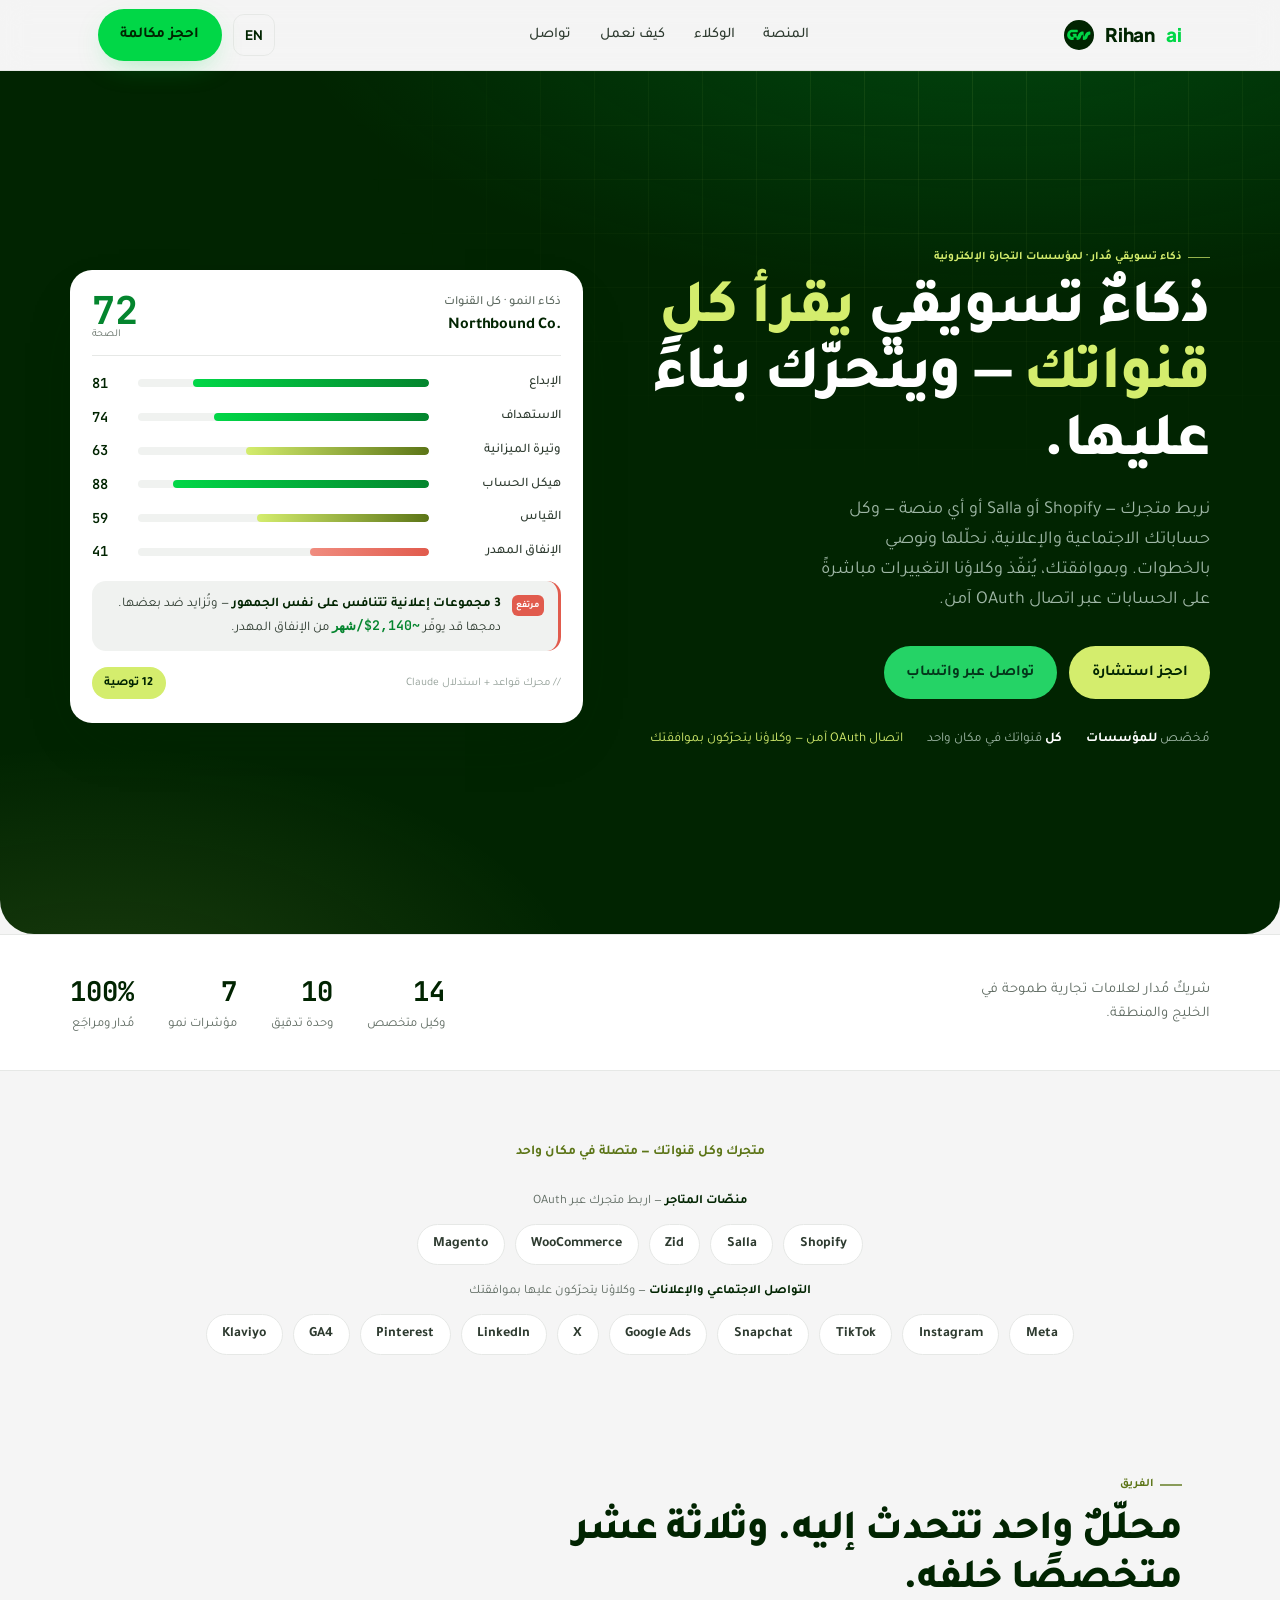
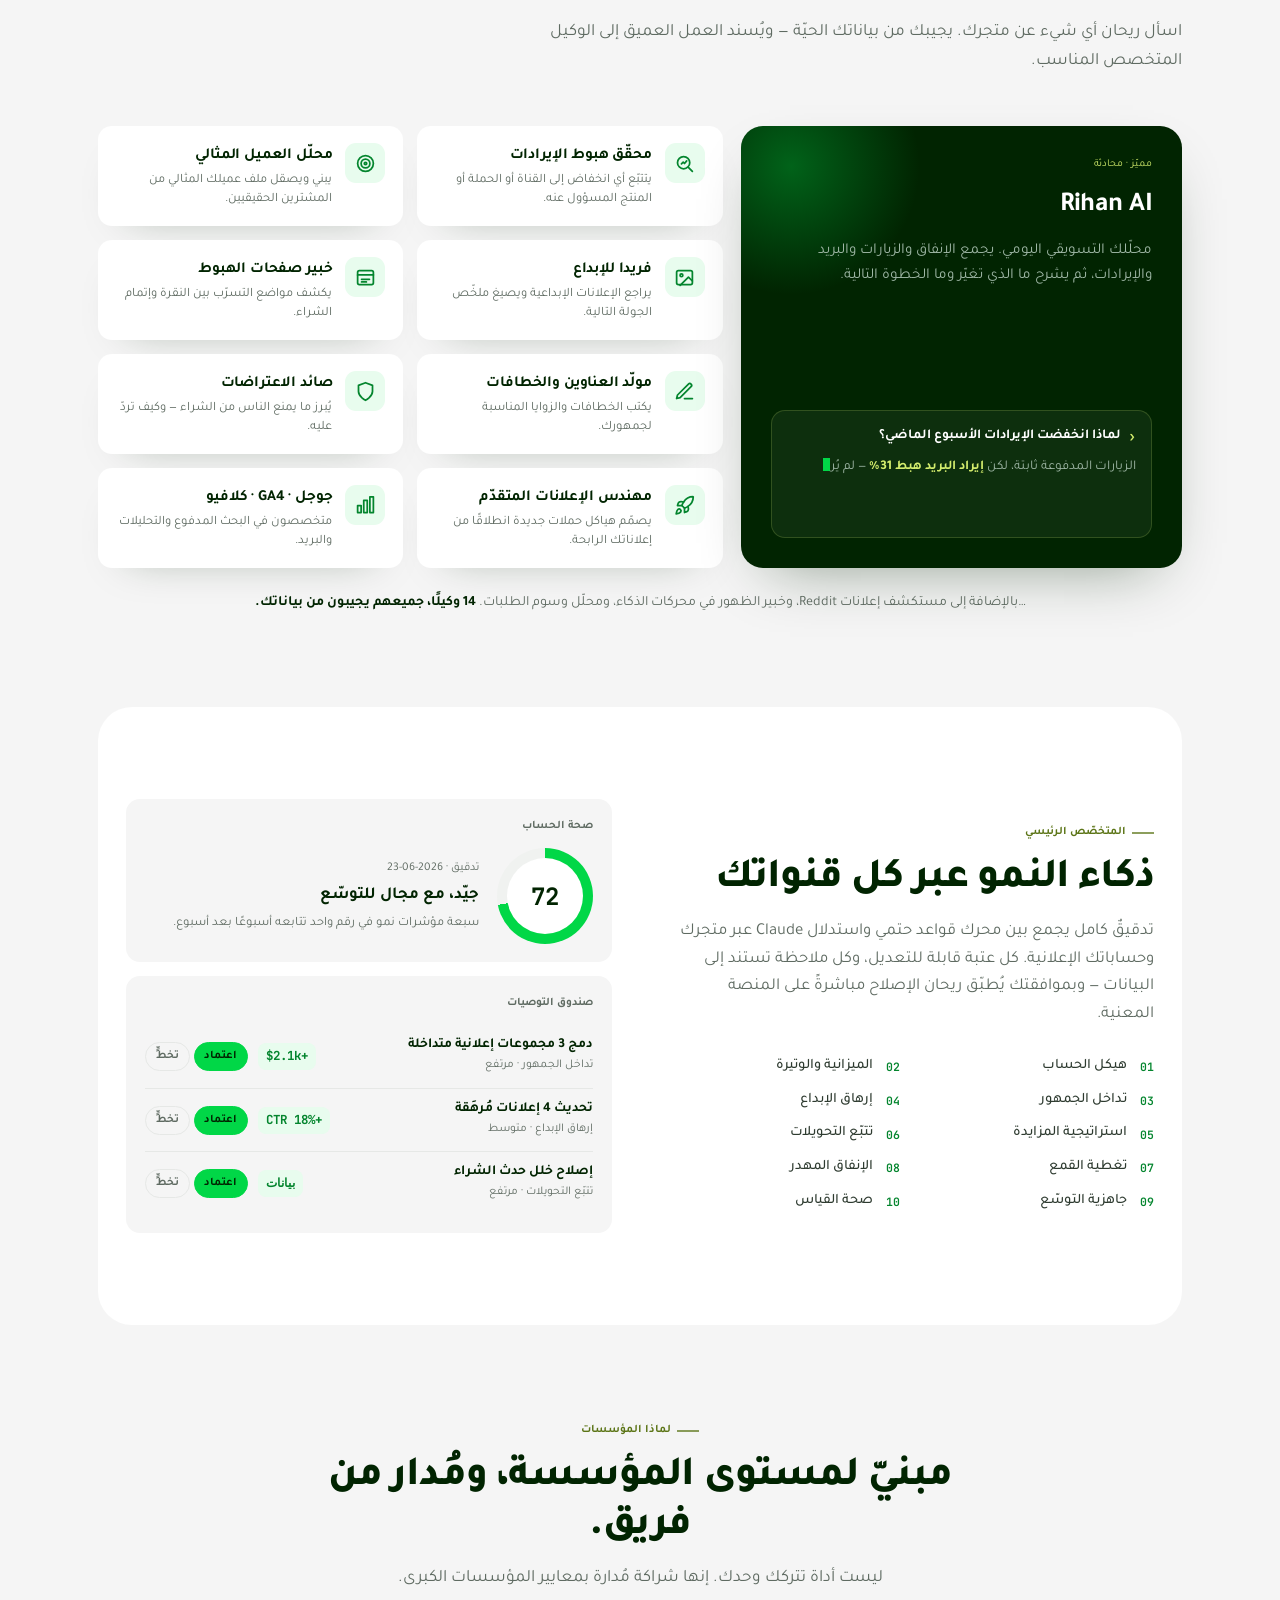
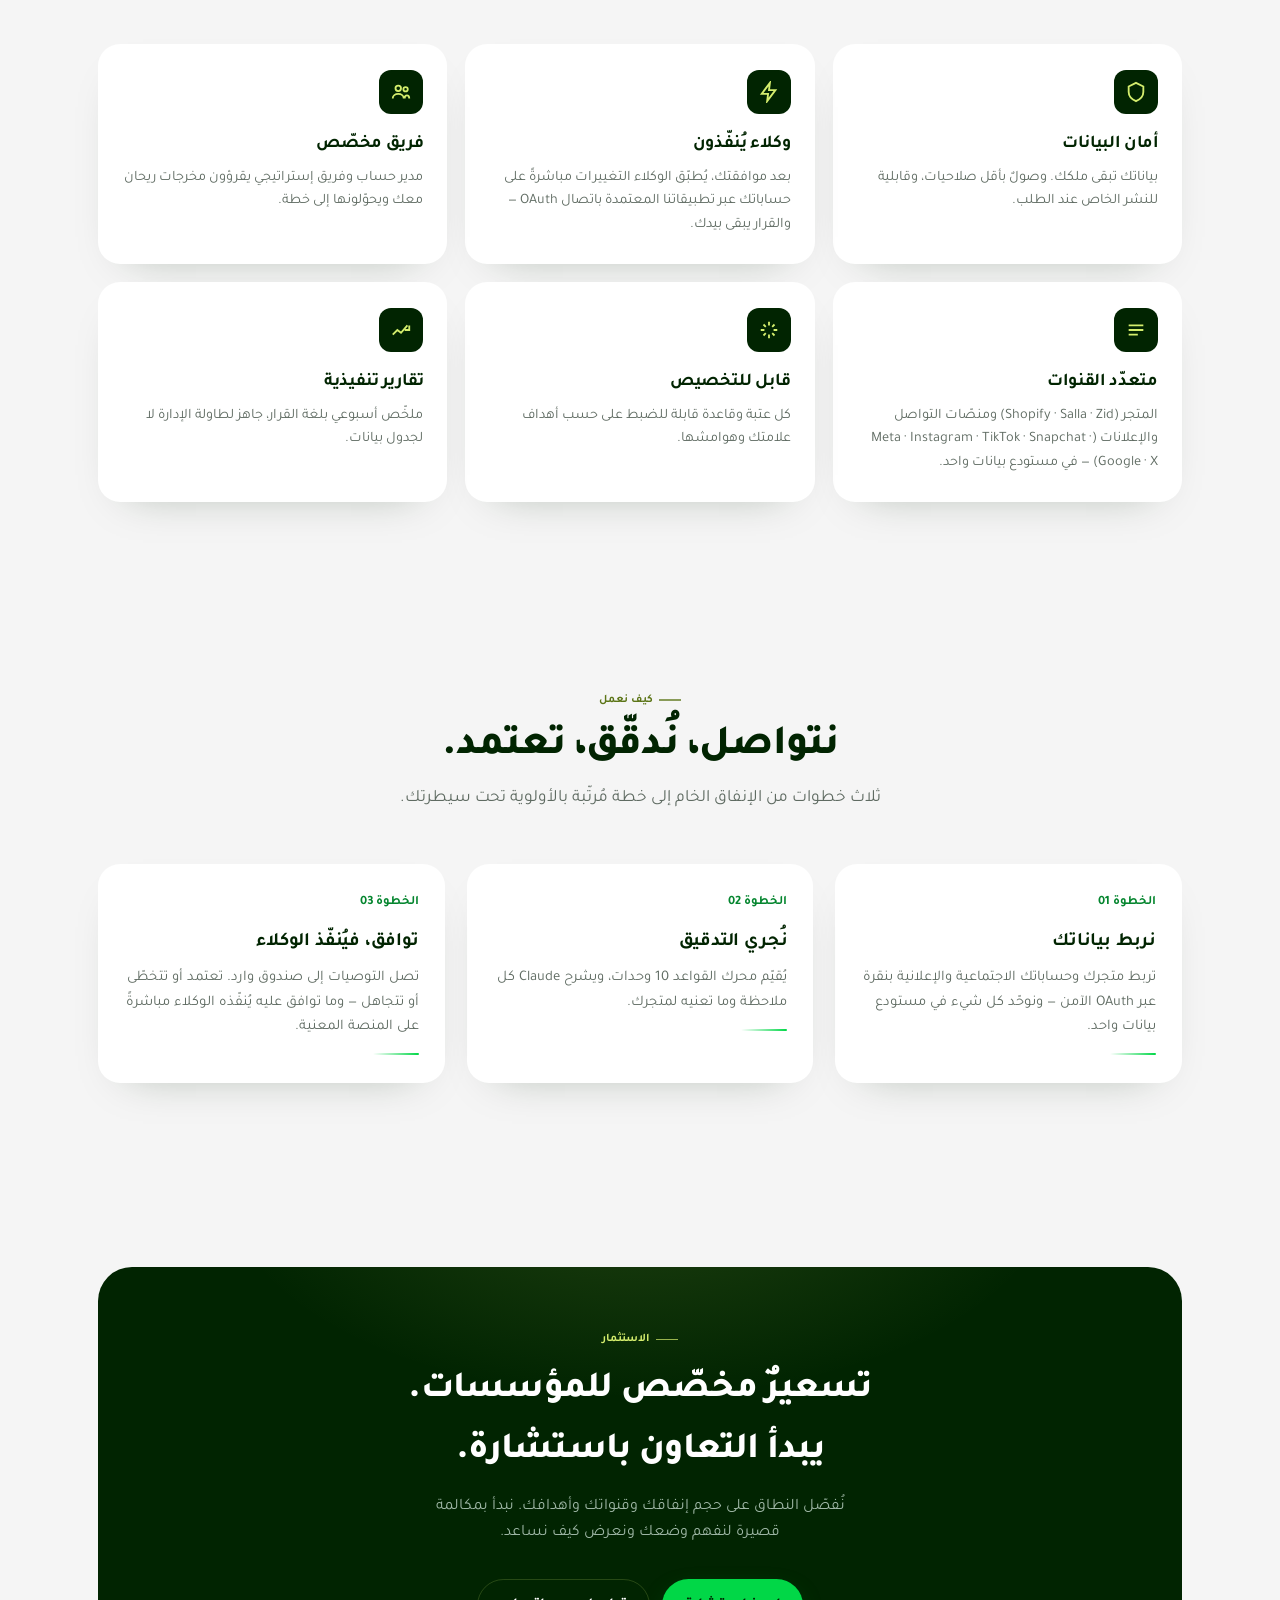
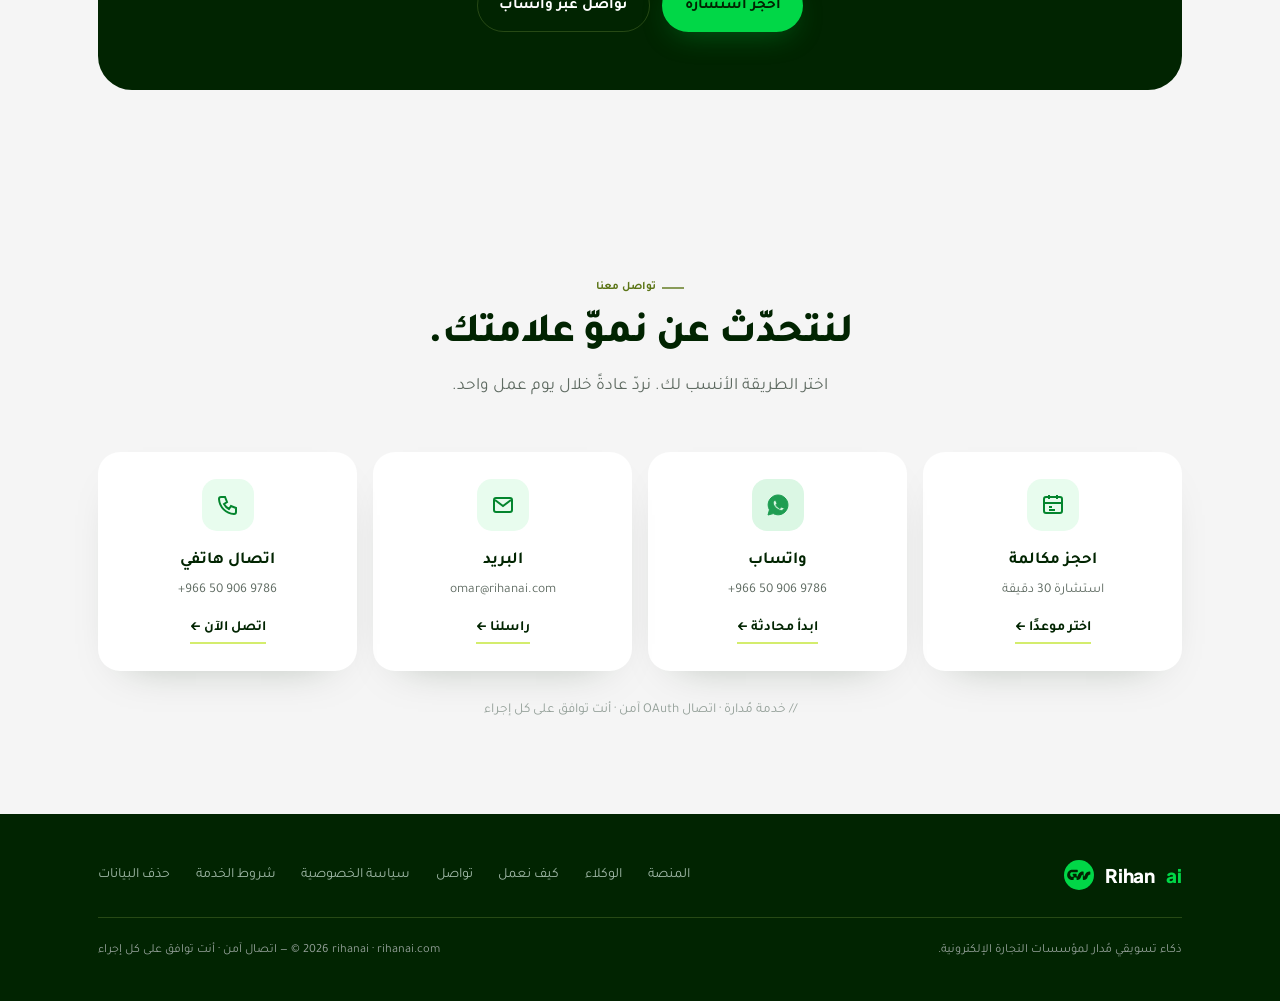
==== index.html @ b2b9e388 "rihanai site: landing + privacy, terms, data deletion pages" ====
<!DOCTYPE html>
<html lang="ar" dir="rtl">
<head>
<meta charset="UTF-8" />
<meta name="viewport" content="width=device-width, initial-scale=1.0" />
<title>rihanai — ذكاء تسويقي مُدار لمؤسسات التجارة الإلكترونية</title>
<meta name="description" content="ريحان منصة ذكاء تسويقي مُدارة للمؤسسات: نربط متجرك وكل قنواتك الاجتماعية والإعلانية، نحلّل ونوصي — وبموافقتك يُنفّذ وكلاؤنا التغييرات مباشرةً عبر اتصال OAuth آمن. rihanai — managed marketing intelligence for commerce: analyze, recommend, and act across every channel." />
<meta property="og:url" content="https://rihanai.com" />
<meta property="og:title" content="rihanai — Managed marketing intelligence for enterprise eCommerce" />
<meta property="og:description" content="A managed team of AI agents that connect your store and every social and ad channel, analyze them, recommend the moves, and — with your approval — act directly on the accounts via secure OAuth. For ambitious brands across the region." />
<meta property="og:type" content="website" />
<link rel="preconnect" href="https://fonts.googleapis.com" />
<link rel="preconnect" href="https://fonts.gstatic.com" crossorigin />
<link href="https://fonts.googleapis.com/css2?family=Plus+Jakarta+Sans:wght@400;500;600;700;800&family=Tajawal:wght@400;500;700;800&family=JetBrains+Mono:wght@400;500;600;700&display=swap" rel="stylesheet" />
<link rel="icon" href="data:image/svg+xml,%3Csvg xmlns='http://www.w3.org/2000/svg' viewBox='0 0 184 184'%3E%3Ccircle cx='92' cy='92' r='92' fill='%23012401'/%3E%3Cpath d='M45.5 59.5C19.6 61.5 3.6 109.6 43 122.8c.3.1.7.2 1 .2H56.5c1.7 0 3-1.3 3-3V110.5c0-1.7 1.3-3 3-3H74c1.7 0 3 1.3 3 3v9.1c0 1.8 1.6 3.2 3.4 3l8.2-1.1c6.4-1.5 11.9-6.5 14.9-15 2.7-7.6 4.7-13.6 9.1-15.5 1.5-.6 2.9.8 2.9 2.5l.1 26c0 1.8 1.6 3.3 3.4 3.1l10-1.1c.4 0 .7-.1 1-.3 4.1-2 10.8-5.5 13.5-12.8 3.5-9.5 6-16 10-18 1.4-.7 3.4-.6 5 0 1.7.2 3-1 3-2.6V73c0-1.7-1.3-3-3-3h-5c-5 .5-14.8 4.1-19.5 11-6.3 9.2-4.6 11.9-9.6 18.9-.3.4-.6.7-1.1.9-1.6.3-2.9-1.7-2.9-3.4V73c0-1.7-1.3-3-3-3h-7.1c-.2 0-.5 0-.7.1-4.9 1.3-15.4 6.3-20.6 16.4-6.6 13-4 14-6.6 14h-2c-1.7 0-3-1.3-3-3V87.5c0-1.7-1.3-3-3-3H56c-1.7 0-3 1.3-3 3v4.3c0 1.4 1 2.6 2.5 2.7l.5 0c1.4.2 2.5 1.3 2.5 2.8v2.2c0 1.7-1.3 3-3 3h-8.6c-.3 0-.5 0-.7-.1C38.5 99.9 32.9 82 44.9 75.3c.4-.2.9-.3 1.3-.3h35.3c1.7 0 3-1.3 3-3V62.5c0-1.7-1.3-3-3-3H45.5Z' fill='%2301D747'/%3E%3C/svg%3E" />
<style>
  :root{
    --ink:#012401; --ink-soft:#2E3B30;
    --green:#01D747; --green-700:#04852E; --green-glow:rgba(1,215,71,.35);
    --lime:#D4ED6D; --lime-deep:#5C7517;
    --canvas:#F5F5F5; --surface:#FFFFFF; --surface-soft:#F0F2F0; --tint:#E8FCEE;
    --muted:#5F6B62; --muted-soft:#94A099; --hairline:#E6E8E6;
    --coral:#E15B4D;
    --on-dark-muted:#9FB7A6; --on-dark-hairline:rgba(212,237,109,.18);
    --maxw:1140px; --radius:22px; --radius-sm:14px;
    --shadow:0 24px 60px -28px rgba(1,36,1,.45);
    --shadow-soft:0 18px 44px -30px rgba(1,36,1,.35);
    --mono:'JetBrains Mono', ui-monospace, Menlo, monospace;
    --font-en:'Plus Jakarta Sans', -apple-system, BlinkMacSystemFont, 'Segoe UI', sans-serif;
    --font-ar:'Tajawal', 'Plus Jakarta Sans', -apple-system, 'Segoe UI', sans-serif;
  }
  *{box-sizing:border-box;margin:0;padding:0}
  html{scroll-behavior:smooth}
  body{font-family:var(--font-ar);background:var(--canvas);color:var(--ink);line-height:1.65;-webkit-font-smoothing:antialiased;text-rendering:optimizeLegibility;overflow-x:hidden}
  html[lang="en"] body{font-family:var(--font-en);line-height:1.55}
  a{color:inherit;text-decoration:none}
  .wrap{max-width:var(--maxw);margin:0 auto;padding:0 28px}

  /* ---------- shared ---------- */
  .eyebrow{font-family:var(--mono);font-size:.72rem;font-weight:600;letter-spacing:.22em;text-transform:uppercase;color:var(--lime-deep);display:inline-flex;align-items:center;gap:.55em}
  .eyebrow::before{content:"";width:22px;height:1.5px;background:var(--lime-deep);opacity:.7}
  .eyebrow.on-dark{color:var(--lime)}
  .eyebrow.on-dark::before{background:var(--lime)}
  html[lang="ar"] .eyebrow{font-family:var(--font-ar);letter-spacing:0;text-transform:none;font-weight:700}

  .mono{font-family:var(--mono);font-variant-numeric:tabular-nums}

  .btn{display:inline-flex;align-items:center;gap:.5em;font-weight:700;font-size:.95rem;padding:.85em 1.4em;border-radius:999px;border:1.5px solid transparent;transition:transform .18s ease, box-shadow .18s ease, background .18s ease, color .18s ease;cursor:pointer;white-space:nowrap}
  .btn-primary{background:var(--green);color:var(--ink);box-shadow:0 10px 30px -10px var(--green-glow)}
  .btn-primary:hover{transform:translateY(-2px);box-shadow:0 16px 34px -10px var(--green-glow)}
  .btn-lime{background:var(--lime);color:var(--ink)}
  .btn-lime:hover{transform:translateY(-2px)}
  .btn-wa{background:#25D366;color:#04361b}
  .btn-wa:hover{transform:translateY(-2px)}
  .btn-ghost{border-color:var(--hairline);color:var(--ink);background:transparent}
  .btn-ghost:hover{border-color:var(--ink);transform:translateY(-2px)}
  .btn-ghost.on-dark{border-color:var(--on-dark-hairline);color:#fff}
  .btn-ghost.on-dark:hover{border-color:var(--lime);color:var(--lime)}
  .btn svg{width:18px;height:18px;display:block}

  .arrow{display:inline-block;transition:transform .18s ease}
  .btn:hover .arrow{transform:translateX(3px)}
  html[dir="rtl"] .arrow{transform:scaleX(-1)}
  html[dir="rtl"] .btn:hover .arrow{transform:scaleX(-1) translateX(3px)}

  /* ---------- nav ---------- */
  header.nav{position:sticky;top:0;z-index:50;background:rgba(245,245,245,.82);backdrop-filter:blur(14px);border-bottom:1px solid var(--hairline)}
  .nav-inner{display:flex;align-items:center;justify-content:space-between;height:70px;gap:1rem}
  .brand{display:flex;align-items:center;gap:.6em;font-family:var(--font-en);font-weight:800;font-size:1.18rem;letter-spacing:-.01em;direction:ltr}
  .brand svg{width:30px;height:30px;display:block}
  .brand .dot{color:var(--green)}
  .nav-links{display:flex;align-items:center;gap:1.8rem}
  .nav-links a.lnk{font-size:.92rem;font-weight:500;color:var(--ink-soft);transition:color .15s}
  .nav-links a.lnk:hover{color:var(--ink)}
  .nav-cta{display:flex;align-items:center;gap:.7rem}
  .lang{font-family:var(--font-en);font-weight:700;font-size:.82rem;border:1.5px solid var(--hairline);background:transparent;color:var(--ink);width:42px;height:42px;border-radius:11px;cursor:pointer;transition:.15s}
  .lang:hover{border-color:var(--ink)}
  .nav-toggle{display:none}

  /* ---------- hero ---------- */
  .hero{position:relative;background:radial-gradient(1200px 520px at 78% -10%, rgba(1,215,71,.20), transparent 60%),radial-gradient(900px 500px at 8% 110%, rgba(212,237,109,.12), transparent 55%),var(--ink);color:#fff;overflow:hidden;border-bottom-left-radius:34px;border-bottom-right-radius:34px}
  .hero::after{content:"";position:absolute;inset:0;pointer-events:none;background-image:linear-gradient(var(--on-dark-hairline) 1px,transparent 1px),linear-gradient(90deg,var(--on-dark-hairline) 1px,transparent 1px);background-size:54px 54px;-webkit-mask-image:radial-gradient(900px 600px at 75% 0%, #000 0%, transparent 70%);mask-image:radial-gradient(900px 600px at 75% 0%, #000 0%, transparent 70%);opacity:.5}
  .hero-inner{position:relative;z-index:2;display:grid;grid-template-columns:1.05fr .95fr;gap:60px;align-items:center;padding:80px 0 92px}
  .hero h1{font-size:clamp(2.4rem,4.8vw,3.9rem);line-height:1.08;letter-spacing:-.02em;font-weight:800;margin:.6rem 0 1.1rem}
  html[lang="en"] .hero h1{line-height:1.03;letter-spacing:-.035em}
  .hero h1 b{color:var(--lime);font-weight:800}
  .hero .lede{font-size:1.14rem;color:var(--on-dark-muted);max-width:40ch;margin-bottom:1.9rem}
  .hero .cta-row{display:flex;gap:.8rem;flex-wrap:wrap;margin-bottom:1.8rem}
  .hero .trust{display:flex;gap:1.5rem;flex-wrap:wrap;font-size:.84rem;color:var(--on-dark-muted)}
  .hero .trust b{color:#fff;font-weight:700}
  .hero .trust .hl{color:var(--lime)}

  /* ---------- scorecard ---------- */
  .scorecard{background:var(--surface);color:var(--ink);border-radius:var(--radius);box-shadow:var(--shadow);padding:22px 22px 24px;position:relative}
  .sc-head{display:flex;align-items:flex-start;justify-content:space-between;gap:1rem;padding-bottom:14px;border-bottom:1px solid var(--hairline)}
  .sc-head .who{font-size:.78rem;color:var(--muted);font-weight:500}
  .sc-head .acct{font-weight:700;font-size:1.02rem;letter-spacing:-.01em;direction:ltr;unicode-bidi:isolate}
  html[dir="rtl"] .sc-head .acct{text-align:right}
  .sc-grade{text-align:end;line-height:1}
  .sc-grade .big{font-family:var(--mono);font-weight:700;font-size:2.4rem;color:var(--green-700)}
  .sc-grade .lab{font-size:.66rem;letter-spacing:.16em;text-transform:uppercase;color:var(--muted);font-family:var(--mono)}
  html[lang="ar"] .sc-grade .lab{font-family:var(--font-ar);letter-spacing:0;text-transform:none}
  .scores{display:flex;flex-direction:column;gap:11px;padding:16px 0 4px}
  .score-row{display:grid;grid-template-columns:130px 1fr 34px;align-items:center;gap:12px}
  html[lang="ar"] .score-row{grid-template-columns:120px 1fr 34px}
  .score-row .name{font-size:.82rem;font-weight:500;color:var(--ink-soft)}
  .bar{height:8px;border-radius:999px;background:var(--surface-soft);overflow:hidden}
  .bar > i{display:block;height:100%;width:0;border-radius:999px;transition:width 1.1s cubic-bezier(.22,1,.36,1)}
  .bar > i.g{background:linear-gradient(90deg,var(--green),var(--green-700))}
  .bar > i.l{background:linear-gradient(90deg,var(--lime),var(--lime-deep))}
  .bar > i.c{background:linear-gradient(90deg,#F08C7F,var(--coral))}
  .score-row .v{font-family:var(--mono);font-size:.86rem;font-weight:600;text-align:end;color:var(--ink)}
  .finding{margin-top:14px;background:var(--surface-soft);border-radius:var(--radius-sm);padding:13px 14px;display:flex;gap:11px;align-items:flex-start;border-inline-start:3px solid var(--coral)}
  .finding .sev{font-family:var(--mono);font-size:.58rem;font-weight:700;letter-spacing:.1em;text-transform:uppercase;color:#fff;background:var(--coral);padding:.3em .5em;border-radius:6px;flex:none;margin-top:1px}
  html[lang="ar"] .finding .sev{font-family:var(--font-ar);letter-spacing:0}
  .finding p{font-size:.83rem;color:var(--ink-soft);line-height:1.55}
  .finding p b{color:var(--ink)}
  .finding .save{font-family:var(--mono);color:var(--green-700);font-weight:600}
  .sc-foot{display:flex;align-items:center;justify-content:space-between;margin-top:16px;gap:.6rem}
  .sc-foot .src{font-size:.72rem;color:var(--muted-soft);font-family:var(--mono)}
  html[lang="ar"] .sc-foot .src{font-family:var(--font-ar)}
  .sc-foot .tag2{font-family:var(--mono);font-size:.78rem;font-weight:600;color:var(--ink);background:var(--lime);padding:.45em 1em;border-radius:999px;white-space:nowrap}
  html[lang="ar"] .sc-foot .tag2{font-family:var(--font-ar)}

  /* ---------- section frame ---------- */
  section{padding:92px 0}
  .sec-head{max-width:700px;margin-bottom:50px}
  .sec-head h2{font-size:clamp(1.8rem,3.4vw,2.6rem);letter-spacing:-.02em;line-height:1.18;font-weight:800;margin:.7rem 0 .8rem}
  html[lang="en"] .sec-head h2{line-height:1.06;letter-spacing:-.03em}
  .sec-head p{font-size:1.08rem;color:var(--muted)}
  .sec-head.center{margin-inline:auto;text-align:center}
  .sec-head.center .eyebrow{justify-content:center}

  /* ---------- credibility strip ---------- */
  .cred{background:var(--surface);border-top:1px solid var(--hairline);border-bottom:1px solid var(--hairline)}
  .cred-inner{padding:34px 0;display:flex;align-items:center;justify-content:space-between;gap:30px;flex-wrap:wrap}
  .cred .lab{font-size:.92rem;color:var(--muted);max-width:30ch}
  .cred .stats{display:flex;gap:34px;flex-wrap:wrap}
  .cred .stat .n{font-family:var(--mono);font-weight:700;font-size:1.7rem;color:var(--ink)}
  .cred .stat .t{font-size:.82rem;color:var(--muted)}

  /* ---------- platforms strip ---------- */
  .plat{padding:70px 0 8px}
  .plat .cap{text-align:center;font-family:var(--mono);font-size:.72rem;letter-spacing:.16em;text-transform:uppercase;color:var(--lime-deep);margin-bottom:28px}
  html[lang="ar"] .plat .cap{font-family:var(--font-ar);letter-spacing:0;text-transform:none;font-weight:700;font-size:.85rem}
  .plat .group{margin:0 auto 16px;max-width:880px}
  .plat .gl{text-align:center;font-size:.8rem;color:var(--muted);margin-bottom:12px}
  .plat .gl b{color:var(--ink);font-weight:700}
  .chips{display:flex;flex-wrap:wrap;justify-content:center;gap:10px}
  .chips span{direction:ltr;unicode-bidi:isolate;font-weight:600;font-size:.88rem;color:var(--ink-soft);background:var(--surface);border:1px solid var(--hairline);border-radius:999px;padding:.55em 1.1em;box-shadow:var(--shadow-soft);transition:transform .15s, border-color .15s}
  .chips span:hover{transform:translateY(-2px);border-color:var(--green)}

  /* ---------- agents ---------- */
  .agents-grid{display:grid;grid-template-columns:repeat(12,1fr);gap:18px}
  .featured{grid-column:span 5;background:var(--ink);color:#fff;border-radius:var(--radius);padding:30px;position:relative;overflow:hidden;display:flex;flex-direction:column;box-shadow:var(--shadow)}
  .featured::before{content:"";position:absolute;width:260px;height:260px;inset-inline-end:-80px;top:-90px;border-radius:50%;background:radial-gradient(circle,rgba(1,215,71,.35),transparent 70%)}
  .featured .tag{font-family:var(--mono);font-size:.66rem;letter-spacing:.16em;text-transform:uppercase;color:var(--lime);position:relative}
  html[lang="ar"] .featured .tag{font-family:var(--font-ar);letter-spacing:0;text-transform:none}
  .featured h3{font-size:1.7rem;letter-spacing:-.02em;margin:.7rem 0 .5rem;position:relative}
  .featured p{color:var(--on-dark-muted);font-size:.95rem;position:relative;margin-bottom:1.3rem}
  .featured .chat{margin-top:auto;position:relative;background:rgba(255,255,255,.05);border:1px solid var(--on-dark-hairline);border-radius:var(--radius-sm);padding:14px 15px;min-height:128px}
  .featured .q{font-size:.85rem;color:#fff;font-weight:600;display:flex;gap:.5em}
  .featured .q::before{content:"›";color:var(--lime);font-family:var(--mono);font-weight:700}
  html[dir="rtl"] .featured .q::before{content:"‹"}
  .featured .a{font-size:.84rem;color:var(--on-dark-muted);margin-top:.7em;line-height:1.6;min-height:2.4em}
  .featured .a .cur{display:inline-block;width:7px;height:1em;background:var(--green);vertical-align:-2px;margin-inline-start:1px;animation:blink 1s steps(2) infinite}
  @keyframes blink{0%,50%{opacity:1}51%,100%{opacity:0}}
  .featured .a b{color:var(--lime);font-family:var(--mono);font-weight:600}
  html[lang="ar"] .featured .a b{font-family:var(--font-ar)}
  .specialists{grid-column:span 7;display:grid;grid-template-columns:repeat(2,1fr);gap:14px;align-content:start}
  .acard{background:var(--surface);border-radius:var(--radius-sm);padding:17px 18px;box-shadow:var(--shadow-soft);transition:transform .18s ease, box-shadow .18s ease;display:flex;gap:13px;align-items:flex-start}
  .acard:hover{transform:translateY(-3px);box-shadow:0 22px 40px -28px rgba(1,36,1,.4)}
  .acard .ic{flex:none;width:40px;height:40px;border-radius:11px;display:grid;place-items:center;background:var(--tint);transition:background .18s ease}
  .acard .ic svg{width:21px;height:21px;stroke:var(--green-700);fill:none;stroke-width:2;stroke-linecap:round;stroke-linejoin:round;transition:stroke .18s ease}
  .acard:hover .ic{background:var(--green)}
  .acard:hover .ic svg{stroke:var(--ink)}
  .acard h4{font-size:.96rem;font-weight:700;letter-spacing:-.01em;margin-bottom:.15em}
  .acard p{font-size:.8rem;color:var(--muted);line-height:1.5}
  .agents-more{grid-column:1/-1;text-align:center;margin-top:6px;font-size:.88rem;color:var(--muted)}
  .agents-more .hl{color:var(--ink);font-weight:700}

  /* ---------- meta intelligence ---------- */
  .meta{background:var(--surface);border-radius:34px}
  .meta-grid{display:grid;grid-template-columns:1fr 1fr;gap:56px;align-items:center}
  .meta h2{font-size:clamp(1.8rem,3.4vw,2.6rem);letter-spacing:-.02em;line-height:1.18;font-weight:800;margin:.7rem 0 .8rem}
  html[lang="en"] .meta h2{line-height:1.06;letter-spacing:-.03em}
  .meta .lead{font-size:1.05rem;color:var(--muted)}
  .modlist{display:grid;grid-template-columns:1fr 1fr;gap:10px 22px;margin-top:26px}
  .modlist .m{display:flex;align-items:center;gap:.6em;font-size:.9rem;font-weight:500;color:var(--ink-soft)}
  .modlist .m .n{font-family:var(--mono);font-size:.72rem;color:var(--green-700);font-weight:600;width:1.6em;flex:none}
  .panel-stack{display:flex;flex-direction:column;gap:14px}
  .panel{background:var(--canvas);border-radius:var(--radius-sm);padding:18px 19px}
  .panel .ttl{font-size:.72rem;font-family:var(--mono);letter-spacing:.12em;text-transform:uppercase;color:var(--muted);margin-bottom:12px}
  html[lang="ar"] .panel .ttl{font-family:var(--font-ar);letter-spacing:0;text-transform:none;font-weight:700}
.rec{display:flex;align-items:center;gap:10px;padding:12px 0;border-bottom:1px solid var(--hairline)}
.rec:last-child{border-bottom:none}
.rec .body{flex:1;min-width:0}
.rec .body .h{font-size:.86rem;font-weight:700;line-height:1.3}
.rec .body .s{font-size:.74rem;color:var(--muted);margin-top:1px}
.rec .impact{font-family:var(--mono);font-size:.78rem;font-weight:700;color:var(--green-700);background:var(--tint);padding:.25em .65em;border-radius:8px;white-space:nowrap}
.rec .act{display:flex;gap:4px;flex-shrink:0}
.chip{font-size:.72rem;font-weight:700;padding:.35em .85em;border-radius:999px;border:1.5px solid var(--hairline);background:#fff;color:var(--ink-soft);cursor:pointer;transition:.15s;white-space:nowrap}
.chip.ok{background:var(--green);border-color:var(--green);color:var(--ink)}
.chip.chip-ghost{border-color:var(--hairline);background:transparent;color:var(--muted)}
.chip:hover{transform:translateY(-1px);box-shadow:0 4px 12px -6px rgba(1,36,1,.2)}
  .gauge{display:flex;align-items:center;gap:18px}
  .ring{--p:0;width:96px;height:96px;border-radius:50%;flex:none;background:conic-gradient(var(--green) calc(var(--p)*1%), var(--surface-soft) 0);display:grid;place-items:center;position:relative;transition:--p 1.2s ease}
  .ring::before{content:"";position:absolute;inset:10px;background:var(--surface);border-radius:50%}
  .ring .num{position:relative;font-family:var(--mono);font-weight:700;font-size:1.5rem;color:var(--ink)}
  .gauge .gx .gl{font-size:.74rem;font-family:var(--mono);letter-spacing:.1em;text-transform:uppercase;color:var(--muted)}
  html[lang="ar"] .gauge .gx .gl{font-family:var(--font-ar);letter-spacing:0;text-transform:none}
  .gauge .gx .gv{font-size:1.05rem;font-weight:700;margin:.2em 0}
  .gauge .gx p{font-size:.8rem;color:var(--muted)}

  /* ---------- enterprise capabilities ---------- */
  .feat-grid{display:grid;grid-template-columns:repeat(3,1fr);gap:18px}
  .feat{background:var(--surface);border-radius:var(--radius);padding:26px 24px;box-shadow:var(--shadow-soft)}
  .feat .fi{width:44px;height:44px;border-radius:12px;background:var(--ink);display:grid;place-items:center;margin-bottom:16px}
  .feat .fi svg{width:22px;height:22px;stroke:var(--lime)}
  .feat h3{font-size:1.12rem;letter-spacing:-.01em;margin-bottom:.45rem}
  .feat p{font-size:.9rem;color:var(--muted)}

  /* ---------- how it works ---------- */
  .steps{display:grid;grid-template-columns:repeat(3,1fr);gap:22px}
  .step{background:var(--surface);border-radius:var(--radius);padding:28px 26px;box-shadow:var(--shadow-soft)}
  .step .num{font-family:var(--mono);font-size:.8rem;font-weight:700;color:var(--green-700);letter-spacing:.1em}
  html[lang="ar"] .step .num{font-family:var(--font-ar);letter-spacing:0}
  .step h3{font-size:1.18rem;letter-spacing:-.01em;margin:.9rem 0 .5rem}
  .step p{font-size:.92rem;color:var(--muted)}
  .step .line{height:2px;background:linear-gradient(90deg,var(--green),transparent);width:46px;margin:14px 0 0;border-radius:2px}
  html[dir="rtl"] .step .line{background:linear-gradient(-90deg,var(--green),transparent)}

  /* ---------- pricing band ---------- */
  .pricing{text-align:center}
  .pricing .band{background:var(--ink);color:#fff;border-radius:34px;padding:58px 32px;position:relative;overflow:hidden}
  .pricing .band::before{content:"";position:absolute;inset:0;background:radial-gradient(700px 360px at 50% -20%,rgba(212,237,109,.14),transparent 60%)}
  .pricing h2{position:relative;font-size:clamp(1.7rem,3vw,2.3rem);letter-spacing:-.02em;font-weight:800;max-width:24ch;margin:.6rem auto .7rem}
  html[lang="en"] .pricing h2{letter-spacing:-.03em}
  .pricing p{position:relative;color:var(--on-dark-muted);max-width:50ch;margin:0 auto 2rem}
  .pricing .cta-row{position:relative;display:flex;gap:.8rem;justify-content:center;flex-wrap:wrap}

  /* ---------- contact ---------- */
  .contact .sec-head{margin-inline:auto;text-align:center}
  .contact .sec-head .eyebrow{justify-content:center}
  .channels{display:grid;grid-template-columns:repeat(4,1fr);gap:16px}
  .ch{background:var(--surface);border-radius:var(--radius);padding:26px 22px;box-shadow:var(--shadow-soft);text-align:center;display:flex;flex-direction:column;align-items:center;transition:transform .18s ease, box-shadow .18s ease;border:1.5px solid transparent}
  .ch:hover{transform:translateY(-4px);box-shadow:0 26px 48px -30px rgba(1,36,1,.45);border-color:var(--green)}
  .ch .ci{width:52px;height:52px;border-radius:15px;display:grid;place-items:center;background:var(--tint);margin-bottom:16px}
  .ch .ci svg{width:24px;height:24px;stroke:var(--green-700)}
  .ch.wa .ci{background:#dbf7e4}
  .ch.wa .ci svg{stroke:#1f9d52;fill:none}
  .ch h4{font-size:1.05rem;margin-bottom:.3rem}
  .ch .val{font-family:var(--mono);font-size:.84rem;color:var(--muted);margin-bottom:1rem;direction:ltr;word-break:break-word}
  html[lang="ar"] .ch .val{font-family:var(--font-ar)}
  .ch .go{margin-top:auto;font-weight:700;font-size:.88rem;color:var(--ink);border-bottom:2px solid var(--lime);padding-bottom:2px}
  .contact-note{text-align:center;margin-top:28px;font-size:.85rem;color:var(--muted-soft);font-family:var(--mono)}
  html[lang="ar"] .contact-note{font-family:var(--font-ar)}

  /* ---------- footer ---------- */
  footer{background:var(--ink);color:var(--on-dark-muted);padding:46px 0 40px}
  .foot-inner{display:flex;align-items:center;justify-content:space-between;flex-wrap:wrap;gap:18px}
  .foot-inner .brand{color:#fff}
  .foot-links{display:flex;gap:1.6rem;font-size:.88rem;flex-wrap:wrap}
  .foot-links a:hover{color:var(--lime)}
  .foot-note{width:100%;margin-top:26px;padding-top:22px;border-top:1px solid var(--on-dark-hairline);font-size:.78rem;color:var(--muted-soft);display:flex;justify-content:space-between;flex-wrap:wrap;gap:10px}
  .ltr{direction:ltr;unicode-bidi:isolate}

  /* ---------- booking modal ---------- */
  .modal{position:fixed;inset:0;z-index:100;display:none}
  .modal.open{display:block}
  .modal-backdrop{position:absolute;inset:0;background:rgba(1,36,1,.55);backdrop-filter:blur(5px)}
  .modal-box{position:absolute;top:50%;left:50%;transform:translate(-50%,-50%);width:min(540px,calc(100vw - 28px));height:min(760px,calc(100vh - 36px));display:flex;flex-direction:column;overflow:hidden;background:var(--surface);border-radius:20px;box-shadow:0 40px 90px -24px rgba(1,36,1,.6)}
  .modal-head{flex:none;display:flex;align-items:center;justify-content:space-between;gap:1rem;padding:15px 20px;border-bottom:1px solid var(--hairline);font-weight:700;font-size:1.02rem}
  .modal-x{border:none;background:var(--surface-soft);color:var(--ink);width:34px;height:34px;border-radius:9px;font-size:1.25rem;line-height:1;cursor:pointer;transition:.15s}
  .modal-x:hover{background:var(--hairline)}
  .modal-frame{flex:1;min-height:0;overflow:auto;-webkit-overflow-scrolling:touch;padding:6px 14px 16px}
  .modal-frame iframe{width:100%;border:none}

  /* ---------- reveal ---------- */
  .reveal{opacity:0;transform:translateY(22px);transition:opacity .7s ease, transform .7s ease}
  .reveal.in{opacity:1;transform:none}

  /* ---------- responsive ---------- */
  @media (max-width:960px){
    .hero-inner{grid-template-columns:1fr;gap:42px;padding:56px 0 70px}
    .hero .lede{max-width:48ch}
    .meta-grid{grid-template-columns:1fr;gap:36px}
    .agents-grid{display:flex;flex-direction:column}
    .featured,.specialists{grid-column:auto}
    .steps,.feat-grid{grid-template-columns:1fr 1fr}
    .channels{grid-template-columns:1fr 1fr}
    .nav-links{display:none}
    .nav-links.open{display:flex;position:absolute;top:70px;inset-inline:0;flex-direction:column;align-items:flex-start;background:var(--canvas);padding:18px 28px 24px;gap:1rem;border-bottom:1px solid var(--hairline)}
    .nav-toggle{display:grid;place-items:center;width:42px;height:42px;border:1px solid var(--hairline);border-radius:11px;background:transparent;cursor:pointer}
  }
  @media (max-width:620px){
    .specialists{grid-template-columns:1fr}
    .steps,.feat-grid,.channels{grid-template-columns:1fr}
    .modlist{grid-template-columns:1fr}
    .nav-cta .btn-primary{display:none}
    .cred-inner{gap:20px}
  }
  @media (prefers-reduced-motion:reduce){
    *{animation:none!important;transition:none!important;scroll-behavior:auto}
    .reveal{opacity:1;transform:none}.bar>i{transition:none}
  }
</style>
</head>
<body>

<!-- ===== NAV ===== -->
<header class="nav">
  <div class="wrap nav-inner">
    <a href="#top" class="brand" aria-label="rihanai">
      <svg viewBox="0 0 184 184" aria-hidden="true"><circle cx="92" cy="92" r="92" fill="#012401"/><path d="M45.5 59.5C19.6 61.5 3.6 109.6 43 122.8c.3.1.7.2 1 .2H56.5c1.7 0 3-1.3 3-3V110.5c0-1.7 1.3-3 3-3H74c1.7 0 3 1.3 3 3v9.1c0 1.8 1.6 3.2 3.4 3l8.2-1.1c6.4-1.5 11.9-6.5 14.9-15 2.7-7.6 4.7-13.6 9.1-15.5 1.5-.6 2.9.8 2.9 2.5l.1 26c0 1.8 1.6 3.3 3.4 3.1l10-1.1c.4 0 .7-.1 1-.3 4.1-2 10.8-5.5 13.5-12.8 3.5-9.5 6-16 10-18 1.4-.7 3.4-.6 5 0 1.7.2 3-1 3-2.6V73c0-1.7-1.3-3-3-3h-5c-5 .5-14.8 4.1-19.5 11-6.3 9.2-4.6 11.9-9.6 18.9-.3.4-.6.7-1.1.9-1.6.3-2.9-1.7-2.9-3.4V73c0-1.7-1.3-3-3-3h-7.1c-.2 0-.5 0-.7.1-4.9 1.3-15.4 6.3-20.6 16.4-6.6 13-4 14-6.6 14h-2c-1.7 0-3-1.3-3-3V87.5c0-1.7-1.3-3-3-3H56c-1.7 0-3 1.3-3 3v4.3c0 1.4 1 2.6 2.5 2.7l.5 0c1.4.2 2.5 1.3 2.5 2.8v2.2c0 1.7-1.3 3-3 3h-8.6c-.3 0-.5 0-.7-.1C38.5 99.9 32.9 82 44.9 75.3c.4-.2.9-.3 1.3-.3h35.3c1.7 0 3-1.3 3-3V62.5c0-1.7-1.3-3-3-3H45.5Z" fill="#01D747"/></svg>
      Rihan<span class="dot">ai</span>
    </a>
    <nav class="nav-links" id="navlinks">
      <a class="lnk" href="#platform" data-ar="المنصة" data-en="Platform">المنصة</a>
      <a class="lnk" href="#agents" data-ar="الوكلاء" data-en="Agents">الوكلاء</a>
      <a class="lnk" href="#how" data-ar="كيف نعمل" data-en="How it works">كيف نعمل</a>
      <a class="lnk" href="#contact" data-ar="تواصل" data-en="Contact">تواصل</a>
    </nav>
    <div class="nav-cta">
      <button class="lang" id="langToggle" aria-label="Switch language">EN</button>
      <a class="btn btn-primary c-call" href="#contact" data-ar="احجز مكالمة" data-en="Book a call">احجز مكالمة <span class="arrow">→</span></a>
      <button class="nav-toggle" id="navtoggle" aria-label="Menu" aria-expanded="false">
        <svg width="20" height="20" viewBox="0 0 24 24" fill="none" stroke="#012401" stroke-width="2"><path d="M3 6h18M3 12h18M3 18h18"/></svg>
      </button>
    </div>
  </div>
</header>

<!-- ===== HERO ===== -->
<a id="top"></a>
<section class="hero">
  <div class="wrap hero-inner">
    <div class="hero-copy">
      <span class="eyebrow on-dark" data-ar="ذكاء تسويقي مُدار · لمؤسسات التجارة الإلكترونية" data-en="Managed marketing intelligence · enterprise eCommerce">ذكاء تسويقي مُدار · لمؤسسات التجارة الإلكترونية</span>
      <h1 data-ar="ذكاءٌ تسويقي <b>يقرأ كل قنواتك</b> — ويتحرّك بناءً عليها." data-en="Marketing intelligence that <b>reads every channel</b> — and acts on it.">ذكاءٌ تسويقي <b>يقرأ كل قنواتك</b> — ويتحرّك بناءً عليها.</h1>
      <p class="lede" data-ar="نربط متجرك — Shopify أو Salla أو أي منصة — وكل حساباتك الاجتماعية والإعلانية، نحلّلها ونوصي بالخطوات. وبموافقتك، يُنفّذ وكلاؤنا التغييرات مباشرةً على الحسابات عبر اتصال OAuth آمن." data-en="We connect your store — Shopify, Salla or any platform — and all your social and ad accounts, analyze them and recommend the moves. With your approval, our agents apply the changes directly on the accounts via secure OAuth.">نربط متجرك — Shopify أو Salla أو أي منصة — وكل حساباتك الاجتماعية والإعلانية، نحلّلها ونوصي بالخطوات. وبموافقتك، يُنفّذ وكلاؤنا التغييرات مباشرةً على الحسابات عبر اتصال OAuth آمن.</p>
      <div class="cta-row">
        <a class="btn btn-lime c-call" href="#contact" data-ar="احجز استشارة" data-en="Book a consultation">احجز استشارة <span class="arrow">→</span></a>
        <a class="btn btn-wa c-wa" href="#contact" data-ar="تواصل عبر واتساب" data-en="Chat on WhatsApp">
          <svg viewBox="0 0 24 24" fill="currentColor" aria-hidden="true"><path d="M12.04 2C6.58 2 2.13 6.45 2.13 11.91c0 1.75.46 3.45 1.32 4.95L2 22l5.25-1.38c1.45.79 3.08 1.21 4.79 1.21h.01c5.46 0 9.91-4.45 9.91-9.91C21.96 6.45 17.5 2 12.04 2zm5.8 14.04c-.24.68-1.42 1.32-1.95 1.36-.5.05-.5.41-3.15-.66-2.67-1.08-4.35-3.8-4.48-3.97-.13-.17-1.07-1.42-1.07-2.71 0-1.29.68-1.92.92-2.18.24-.26.52-.33.7-.33.17 0 .35 0 .5.01.16.01.38-.06.59.45.24.58.81 2 .88 2.14.07.14.12.31.02.49-.09.18-.14.29-.28.45-.14.16-.29.36-.42.48-.14.13-.28.28-.12.55.16.27.71 1.18 1.53 1.91 1.06.94 1.95 1.24 2.22 1.38.27.14.43.12.59-.07.16-.19.68-.79.86-1.06.18-.27.36-.22.61-.13.25.09 1.59.75 1.86.89.27.13.45.2.52.31.07.12.07.66-.17 1.34z"/></svg>
          تواصل عبر واتساب
        </a>
      </div>
      <div class="trust">
        <span data-ar="مُخصّص <b>للمؤسسات</b>" data-en="Built for <b>enterprise</b>">مُخصّص <b>للمؤسسات</b></span>
        <span data-ar="<b>كل</b> قنواتك في مكان واحد" data-en="<b>Every</b> channel in one place"><b>كل</b> قنواتك في مكان واحد</span>
        <span class="hl" data-ar="اتصال OAuth آمن — وكلاؤنا يتحرّكون بموافقتك" data-en="Secure OAuth — agents act with your approval">اتصال OAuth آمن — وكلاؤنا يتحرّكون بموافقتك</span>
      </div>
    </div>

    <!-- SIGNATURE scorecard -->
    <div class="scorecard reveal" id="scorecard" aria-label="Example Meta ads audit">
      <div class="sc-head">
        <div>
          <div class="who" data-ar="ذكاء النمو · كل القنوات" data-en="Growth Intelligence · all channels">ذكاء النمو · كل القنوات</div>
          <div class="acct">Northbound Co.</div>
        </div>
        <div class="sc-grade">
          <div class="big mono" data-count="72">0</div>
          <div class="lab" data-ar="الصحة" data-en="Health">الصحة</div>
        </div>
      </div>
      <div class="scores" id="scores">
        <div class="score-row"><span class="name" data-ar="الإبداع" data-en="Creative">الإبداع</span><span class="bar"><i class="g" data-w="81"></i></span><span class="v" data-count="81">0</span></div>
        <div class="score-row"><span class="name" data-ar="الاستهداف" data-en="Targeting">الاستهداف</span><span class="bar"><i class="g" data-w="74"></i></span><span class="v" data-count="74">0</span></div>
        <div class="score-row"><span class="name" data-ar="وتيرة الميزانية" data-en="Budget pacing">وتيرة الميزانية</span><span class="bar"><i class="l" data-w="63"></i></span><span class="v" data-count="63">0</span></div>
        <div class="score-row"><span class="name" data-ar="هيكل الحساب" data-en="Account structure">هيكل الحساب</span><span class="bar"><i class="g" data-w="88"></i></span><span class="v" data-count="88">0</span></div>
        <div class="score-row"><span class="name" data-ar="القياس" data-en="Measurement">القياس</span><span class="bar"><i class="l" data-w="59"></i></span><span class="v" data-count="59">0</span></div>
        <div class="score-row"><span class="name" data-ar="الإنفاق المهدر" data-en="Wasted spend">الإنفاق المهدر</span><span class="bar"><i class="c" data-w="41"></i></span><span class="v" data-count="41">0</span></div>
      </div>
      <div class="finding">
        <span class="sev" data-ar="مرتفع" data-en="High">مرتفع</span>
        <p data-ar="<b>3 مجموعات إعلانية تتنافس على نفس الجمهور</b> — وتُزايد ضد بعضها. دمجها قد يوفّر <span class='save'>~2,140$/شهر</span> من الإنفاق المهدر." data-en="<b>3 ad sets are overlapping audiences</b> — they bid against each other. Consolidating could recover <span class='save'>~$2,140/mo</span> in wasted spend."><b>3 مجموعات إعلانية تتنافس على نفس الجمهور</b> — وتُزايد ضد بعضها. دمجها قد يوفّر <span class="save">~2,140$/شهر</span> من الإنفاق المهدر.</p>
      </div>
      <div class="sc-foot">
        <span class="src" data-ar="// محرك قواعد + استدلال Claude" data-en="// rules engine + Claude reasoning">// محرك قواعد + استدلال Claude</span>
        <span class="tag2" data-ar="12 توصية" data-en="12 recommendations">12 توصية</span>
      </div>
    </div>
  </div>
</section>

<!-- ===== CREDIBILITY ===== -->
<div class="cred">
  <div class="wrap cred-inner reveal">
    <div class="lab" data-ar="شريكٌ مُدار لعلامات تجارية طموحة في الخليج والمنطقة." data-en="A managed partner to ambitious brands across the GCC and the region.">شريكٌ مُدار لعلامات تجارية طموحة في الخليج والمنطقة.</div>
    <div class="stats">
      <div class="stat"><div class="n mono">14</div><div class="t" data-ar="وكيل متخصص" data-en="specialist agents">وكيل متخصص</div></div>
      <div class="stat"><div class="n mono">10</div><div class="t" data-ar="وحدة تدقيق" data-en="audit modules">وحدة تدقيق</div></div>
      <div class="stat"><div class="n mono">7</div><div class="t" data-ar="مؤشرات نمو" data-en="growth scores">مؤشرات نمو</div></div>
      <div class="stat"><div class="n mono">100%</div><div class="t" data-ar="مُدار ومراجَع" data-en="managed & reviewed">مُدار ومراجَع</div></div>
    </div>
  </div>
</div>

<!-- ===== PLATFORMS ===== -->
<section class="plat" id="platforms">
  <div class="wrap reveal">
    <div class="cap" data-ar="متجرك وكل قنواتك — متصلة في مكان واحد" data-en="Your store and every channel — connected in one place">متجرك وكل قنواتك — متصلة في مكان واحد</div>
    <div class="group">
      <div class="gl" data-ar="<b>منصّات المتاجر</b> — اربط متجرك عبر OAuth" data-en="<b>Store platforms</b> — connect your store via OAuth"><b>منصّات المتاجر</b> — اربط متجرك عبر OAuth</div>
      <div class="chips">
        <span>Shopify</span><span>Salla</span><span>Zid</span><span>WooCommerce</span><span>Magento</span>
      </div>
    </div>
    <div class="group">
      <div class="gl" data-ar="<b>التواصل الاجتماعي والإعلانات</b> — وكلاؤنا يتحرّكون عليها بموافقتك" data-en="<b>Social & ads</b> — agents act on them with your approval"><b>التواصل الاجتماعي والإعلانات</b> — وكلاؤنا يتحرّكون عليها بموافقتك</div>
      <div class="chips">
        <span>Meta</span><span>Instagram</span><span>TikTok</span><span>Snapchat</span><span>Google Ads</span><span>X</span><span>LinkedIn</span><span>Pinterest</span><span>GA4</span><span>Klaviyo</span>
      </div>
    </div>
  </div>
</section>

<!-- ===== AGENTS ===== -->
<section id="agents">
  <div class="wrap">
    <div class="sec-head reveal">
      <span class="eyebrow" data-ar="الفريق" data-en="The team">الفريق</span>
      <h2 data-ar="محلّلٌ واحد تتحدث إليه. وثلاثة عشر متخصصًا خلفه." data-en="One analyst to talk to. Thirteen specialists behind it.">محلّلٌ واحد تتحدث إليه. وثلاثة عشر متخصصًا خلفه.</h2>
      <p data-ar="اسأل ريحان أي شيء عن متجرك. يجيبك من بياناتك الحيّة — ويُسند العمل العميق إلى الوكيل المتخصص المناسب." data-en="Ask Rihan anything about your store. It answers from your live data — and hands the deep work to the right specialist agent.">اسأل ريحان أي شيء عن متجرك. يجيبك من بياناتك الحيّة — ويُسند العمل العميق إلى الوكيل المتخصص المناسب.</p>
    </div>
    <div class="agents-grid">
      <div class="featured reveal">
        <span class="tag" data-ar="مميّز · محادثة" data-en="Featured · conversational">مميّز · محادثة</span>
        <h3>Rihan AI</h3>
        <p data-ar="محلّلك التسويقي اليومي. يجمع الإنفاق والزيارات والبريد والإيرادات، ثم يشرح ما الذي تغيّر وما الخطوة التالية." data-en="Your everyday marketing analyst. Pulls spend, traffic, email and revenue, then explains what changed and what to do next.">محلّلك التسويقي اليومي. يجمع الإنفاق والزيارات والبريد والإيرادات، ثم يشرح ما الذي تغيّر وما الخطوة التالية.</p>
        <div class="chat">
          <div class="q" id="chatQ">لماذا انخفضت الإيرادات الأسبوع الماضي؟</div>
          <div class="a" id="chatA"><span class="cur"></span></div>
        </div>
      </div>
      <div class="specialists">
        <div class="acard reveal"><div class="ic"><svg viewBox="0 0 24 24" aria-hidden="true"><circle cx="11" cy="11" r="7"/><path d="M21 21l-4.3-4.3"/><path d="M8.5 12.5l2-2 1.5 1.5 2.5-3"/></svg></div><div><h4 data-ar="محقّق هبوط الإيرادات" data-en="Revenue Drop Investigator">محقّق هبوط الإيرادات</h4><p data-ar="يتتبّع أي انخفاض إلى القناة أو الحملة أو المنتج المسؤول عنه." data-en="Traces a dip to the channel, campaign or product behind it.">يتتبّع أي انخفاض إلى القناة أو الحملة أو المنتج المسؤول عنه.</p></div></div>
        <div class="acard reveal"><div class="ic"><svg viewBox="0 0 24 24" aria-hidden="true"><circle cx="12" cy="12" r="9"/><circle cx="12" cy="12" r="5"/><circle cx="12" cy="12" r="1.4"/></svg></div><div><h4 data-ar="محلّل العميل المثالي" data-en="Thinking ICP">محلّل العميل المثالي</h4><p data-ar="يبني ويصقل ملف عميلك المثالي من المشترين الحقيقيين." data-en="Builds and sharpens your ideal-customer profile from real buyers.">يبني ويصقل ملف عميلك المثالي من المشترين الحقيقيين.</p></div></div>
        <div class="acard reveal"><div class="ic"><svg viewBox="0 0 24 24" aria-hidden="true"><rect x="3" y="4" width="18" height="16" rx="2"/><circle cx="8.5" cy="9.5" r="1.6"/><path d="M21 16l-4.5-4.5L7 21"/></svg></div><div><h4 data-ar="فريدا للإبداع" data-en="Creative Frida">فريدا للإبداع</h4><p data-ar="يراجع الإعلانات الإبداعية ويصيغ ملخّص الجولة التالية." data-en="Reviews ad creative and briefs the next round of concepts.">يراجع الإعلانات الإبداعية ويصيغ ملخّص الجولة التالية.</p></div></div>
        <div class="acard reveal"><div class="ic"><svg viewBox="0 0 24 24" aria-hidden="true"><rect x="3" y="4" width="18" height="16" rx="2"/><path d="M3 9h18"/><path d="M7.5 14h9M7.5 17h5.5"/></svg></div><div><h4 data-ar="خبير صفحات الهبوط" data-en="Landing Page Strategist">خبير صفحات الهبوط</h4><p data-ar="يكشف مواضع التسرّب بين النقرة وإتمام الشراء." data-en="Finds the leaks between the click and the checkout.">يكشف مواضع التسرّب بين النقرة وإتمام الشراء.</p></div></div>
        <div class="acard reveal"><div class="ic"><svg viewBox="0 0 24 24" aria-hidden="true"><path d="M12 20h9"/><path d="M16.5 3.5a2.12 2.12 0 0 1 3 3L7 19l-4 1 1-4 12.5-12.5z"/></svg></div><div><h4 data-ar="مولّد العناوين والخطافات" data-en="Headline Hook Generator">مولّد العناوين والخطافات</h4><p data-ar="يكتب الخطافات والزوايا المناسبة لجمهورك." data-en="Writes hooks and angles tuned to your audience.">يكتب الخطافات والزوايا المناسبة لجمهورك.</p></div></div>
        <div class="acard reveal"><div class="ic"><svg viewBox="0 0 24 24" aria-hidden="true"><path d="M12 22s8-4 8-10V5l-8-3-8 3v7c0 6 8 10 8 10z"/></svg></div><div><h4 data-ar="صائد الاعتراضات" data-en="Objection Hunter">صائد الاعتراضات</h4><p data-ar="يُبرز ما يمنع الناس من الشراء — وكيف تردّ عليه." data-en="Surfaces what stops people buying — and how to answer it.">يُبرز ما يمنع الناس من الشراء — وكيف تردّ عليه.</p></div></div>
        <div class="acard reveal"><div class="ic"><svg viewBox="0 0 24 24" aria-hidden="true"><path d="M4.5 16.5c-1.5 1.26-2 5-2 5s3.74-.5 5-2c.71-.84.7-2.13-.09-2.91a2.18 2.18 0 0 0-2.91-.09z"/><path d="M12 15l-3-3a22 22 0 0 1 2-3.95A12.88 12.88 0 0 1 22 2c0 2.72-.78 7.5-6 11a22.35 22.35 0 0 1-4 2z"/><path d="M9 12H4s.55-3.03 2-4c1.62-1.08 5 0 5 0"/><path d="M12 15v5s3.03-.55 4-2c1.08-1.62 0-5 0-5"/></svg></div><div><h4 data-ar="مهندس الإعلانات المتقدّم" data-en="Breakthrough Ads Architect">مهندس الإعلانات المتقدّم</h4><p data-ar="يصمّم هياكل حملات جديدة انطلاقًا من إعلاناتك الرابحة." data-en="Designs new campaign structures from your winners.">يصمّم هياكل حملات جديدة انطلاقًا من إعلاناتك الرابحة.</p></div></div>
        <div class="acard reveal"><div class="ic"><svg viewBox="0 0 24 24" aria-hidden="true"><rect x="3" y="12" width="4" height="8"/><rect x="10" y="6" width="4" height="14"/><rect x="17" y="2" width="4" height="18"/></svg></div><div><h4 data-ar="جوجل · GA4 · كلافيو" data-en="Google · GA4 · Klaviyo">جوجل · GA4 · كلافيو</h4><p data-ar="متخصصون في البحث المدفوع والتحليلات والبريد." data-en="Channel specialists for paid search, analytics and email.">متخصصون في البحث المدفوع والتحليلات والبريد.</p></div></div>
      </div>
      <p class="agents-more reveal" data-ar="…بالإضافة إلى مستكشف إعلانات Reddit، وخبير الظهور في محركات الذكاء، ومحلّل وسوم الطلبات. <span class='hl'>14 وكيلًا، جميعهم يجيبون من بياناتك.</span>" data-en="…plus Reddit Ads Pathfinder, AI Visibility Master, and Order Tag Analyst. <span class='hl'>14 agents, all answering from your data.</span>">…بالإضافة إلى مستكشف إعلانات Reddit، وخبير الظهور في محركات الذكاء، ومحلّل وسوم الطلبات. <span class="hl">14 وكيلًا، جميعهم يجيبون من بياناتك.</span></p>
    </div>
  </div>
</section>

<!-- ===== META INTELLIGENCE ===== -->
<div class="wrap"><section class="meta" id="platform">
  <div class="wrap meta-grid">
    <div class="reveal">
      <span class="eyebrow" data-ar="المتخصّص الرئيسي" data-en="The flagship specialist">المتخصّص الرئيسي</span>
      <h2 data-ar="ذكاء النمو عبر كل قنواتك" data-en="Growth Intelligence across every channel">ذكاء النمو عبر كل قنواتك</h2>
      <p class="lead" data-ar="تدقيقٌ كامل يجمع بين محرك قواعد حتمي واستدلال Claude عبر متجرك وحساباتك الإعلانية. كل عتبة قابلة للتعديل، وكل ملاحظة تستند إلى البيانات — وبموافقتك يُطبّق ريحان الإصلاح مباشرةً على المنصة المعنية." data-en="A full audit pairing a deterministic rules engine with Claude reasoning across your store and ad accounts. Every threshold is configurable, every finding cites the data — and with your approval, Rihan applies the fix directly on the connected platform.">تدقيقٌ كامل يجمع بين محرك قواعد حتمي واستدلال Claude عبر متجرك وحساباتك الإعلانية. كل عتبة قابلة للتعديل، وكل ملاحظة تستند إلى البيانات — وبموافقتك يُطبّق ريحان الإصلاح مباشرةً على المنصة المعنية.</p>
      <div class="modlist">
        <div class="m"><span class="n">01</span><span data-ar="هيكل الحساب" data-en="Account structure">هيكل الحساب</span></div>
        <div class="m"><span class="n">02</span><span data-ar="الميزانية والوتيرة" data-en="Budget & pacing">الميزانية والوتيرة</span></div>
        <div class="m"><span class="n">03</span><span data-ar="تداخل الجمهور" data-en="Audience overlap">تداخل الجمهور</span></div>
        <div class="m"><span class="n">04</span><span data-ar="إرهاق الإبداع" data-en="Creative fatigue">إرهاق الإبداع</span></div>
        <div class="m"><span class="n">05</span><span data-ar="استراتيجية المزايدة" data-en="Bidding strategy">استراتيجية المزايدة</span></div>
        <div class="m"><span class="n">06</span><span data-ar="تتبّع التحويلات" data-en="Conversion tracking">تتبّع التحويلات</span></div>
        <div class="m"><span class="n">07</span><span data-ar="تغطية القمع" data-en="Funnel coverage">تغطية القمع</span></div>
        <div class="m"><span class="n">08</span><span data-ar="الإنفاق المهدر" data-en="Wasted spend">الإنفاق المهدر</span></div>
        <div class="m"><span class="n">09</span><span data-ar="جاهزية التوسّع" data-en="Scaling readiness">جاهزية التوسّع</span></div>
        <div class="m"><span class="n">10</span><span data-ar="صحة القياس" data-en="Measurement health">صحة القياس</span></div>
      </div>
    </div>
    <div class="panel-stack reveal">
      <div class="panel">
        <div class="ttl" data-ar="صحة الحساب" data-en="Account health">صحة الحساب</div>
        <div class="gauge">
          <div class="ring" id="ring"><span class="num mono" data-count="72">0</span></div>
          <div class="gx">
            <div class="gl" data-ar="تدقيق · 2026-06-23" data-en="Audit · 2026-06-23">تدقيق · 2026-06-23</div>
            <div class="gv" data-ar="جيّد، مع مجال للتوسّع" data-en="Solid, with room to scale">جيّد، مع مجال للتوسّع</div>
            <p data-ar="سبعة مؤشرات نمو في رقم واحد تتابعه أسبوعًا بعد أسبوع." data-en="7 growth scores in one number you can track week over week.">سبعة مؤشرات نمو في رقم واحد تتابعه أسبوعًا بعد أسبوع.</p>
          </div>
        </div>
      </div>
      <div class="panel">
        <div class="ttl" data-ar="صندوق التوصيات" data-en="Recommendations inbox">صندوق التوصيات</div>
        <div class="rec">
          <div class="body"><div class="h" data-ar="دمج 3 مجموعات إعلانية متداخلة" data-en="Merge 3 overlapping ad sets">دمج 3 مجموعات إعلانية متداخلة</div><div class="s" data-ar="تداخل الجمهور · مرتفع" data-en="Audience overlap · High">تداخل الجمهور · مرتفع</div></div>
          <div class="impact">+$2.1k</div>
          <div class="act"><span class="chip ok" data-ar="اعتماد" data-en="Approve">اعتماد</span><span class="chip chip-ghost" data-ar="تخطٍّ" data-en="Skip">تخطٍّ</span></div>
        </div>
        <div class="rec">
          <div class="body"><div class="h" data-ar="تحديث 4 إعلانات مُرهَقة" data-en="Refresh 4 fatigued creatives">تحديث 4 إعلانات مُرهَقة</div><div class="s" data-ar="إرهاق الإبداع · متوسط" data-en="Creative fatigue · Medium">إرهاق الإبداع · متوسط</div></div>
          <div class="impact">+18% CTR</div>
          <div class="act"><span class="chip ok" data-ar="اعتماد" data-en="Approve">اعتماد</span><span class="chip chip-ghost" data-ar="تخطٍّ" data-en="Skip">تخطٍّ</span></div>
        </div>
        <div class="rec">
          <div class="body"><div class="h" data-ar="إصلاح خلل حدث الشراء" data-en="Fix purchase event mismatch">إصلاح خلل حدث الشراء</div><div class="s" data-ar="تتبّع التحويلات · مرتفع" data-en="Conversion tracking · High">تتبّع التحويلات · مرتفع</div></div>
          <div class="impact" data-ar="بيانات" data-en="data">بيانات</div>
          <div class="act"><span class="chip ok" data-ar="اعتماد" data-en="Approve">اعتماد</span><span class="chip chip-ghost" data-ar="تخطٍّ" data-en="Skip">تخطٍّ</span></div>
        </div>
      </div>
    </div>
  </div>
</section></div>

<!-- ===== ENTERPRISE CAPABILITIES ===== -->
<section id="enterprise">
  <div class="wrap">
    <div class="sec-head center reveal">
      <span class="eyebrow" data-ar="لماذا المؤسسات" data-en="Why enterprise">لماذا المؤسسات</span>
      <h2 data-ar="مبنيّ لمستوى المؤسسة، ومُدار من فريق." data-en="Built for enterprise. Delivered by a team.">مبنيّ لمستوى المؤسسة، ومُدار من فريق.</h2>
      <p data-ar="ليست أداة تتركك وحدك. إنها شراكة مُدارة بمعايير المؤسسات الكبرى." data-en="Not a tool you are left alone with. A managed partnership held to enterprise standards.">ليست أداة تتركك وحدك. إنها شراكة مُدارة بمعايير المؤسسات الكبرى.</p>
    </div>
    <div class="feat-grid">
      <div class="feat reveal">
        <div class="fi"><svg viewBox="0 0 24 24" fill="none" stroke-width="2"><path d="M12 2l8 4v6c0 5-3.5 8-8 10-4.5-2-8-5-8-10V6l8-4z"/></svg></div>
        <h3 data-ar="أمان البيانات" data-en="Data security">أمان البيانات</h3>
        <p data-ar="بياناتك تبقى ملكك. وصولٌ بأقل صلاحيات، وقابلية للنشر الخاص عند الطلب." data-en="Your data stays yours. Least-privilege access, with private deployment available on request.">بياناتك تبقى ملكك. وصولٌ بأقل صلاحيات، وقابلية للنشر الخاص عند الطلب.</p>
      </div>
      <div class="feat reveal">
        <div class="fi"><svg viewBox="0 0 24 24" fill="none" stroke-width="2"><path d="M13 2L4 14h7l-1 8 9-12h-7l1-8z"/></svg></div>
        <h3 data-ar="وكلاء يُنفّذون" data-en="Agents that act">وكلاء يُنفّذون</h3>
        <p data-ar="بعد موافقتك، يُطبّق الوكلاء التغييرات مباشرةً على حساباتك عبر تطبيقاتنا المعتمدة باتصال OAuth — والقرار يبقى بيدك." data-en="Once you approve, agents apply changes directly on your accounts through our verified OAuth apps — and the decision stays with you.">بعد موافقتك، يُطبّق الوكلاء التغييرات مباشرةً على حساباتك عبر تطبيقاتنا المعتمدة باتصال OAuth — والقرار يبقى بيدك.</p>
      </div>
      <div class="feat reveal">
        <div class="fi"><svg viewBox="0 0 24 24" fill="none" stroke-width="2"><circle cx="9" cy="8" r="3"/><circle cx="17" cy="9" r="2.4"/><path d="M3 19c0-3 2.7-5 6-5s6 2 6 5M16 19c0-2 .8-3.4 2.5-3.4S21 17 21 19"/></svg></div>
        <h3 data-ar="فريق مخصّص" data-en="Dedicated team">فريق مخصّص</h3>
        <p data-ar="مدير حساب وفريق إستراتيجي يقرؤون مخرجات ريحان معك ويحوّلونها إلى خطة." data-en="An account lead and strategists who read Rihan's output with you and turn it into a plan.">مدير حساب وفريق إستراتيجي يقرؤون مخرجات ريحان معك ويحوّلونها إلى خطة.</p>
      </div>
      <div class="feat reveal">
        <div class="fi"><svg viewBox="0 0 24 24" fill="none" stroke-width="2"><path d="M4 7h16M4 12h16M4 17h10"/></svg></div>
        <h3 data-ar="متعدّد القنوات" data-en="Every channel">متعدّد القنوات</h3>
        <p data-ar="المتجر (Shopify · Salla · Zid) ومنصّات التواصل والإعلانات (Meta · Instagram · TikTok · Snapchat · Google · X) — في مستودع بيانات واحد." data-en="Your store (Shopify · Salla · Zid) and every social and ad platform (Meta · Instagram · TikTok · Snapchat · Google · X) — in one data warehouse.">المتجر (Shopify · Salla · Zid) ومنصّات التواصل والإعلانات (Meta · Instagram · TikTok · Snapchat · Google · X) — في مستودع بيانات واحد.</p>
      </div>
      <div class="feat reveal">
        <div class="fi"><svg viewBox="0 0 24 24" fill="none" stroke-width="2"><path d="M12 3v4M12 17v4M3 12h4M17 12h4M6 6l2.5 2.5M15.5 15.5L18 18M18 6l-2.5 2.5M8.5 15.5L6 18"/></svg></div>
        <h3 data-ar="قابل للتخصيص" data-en="Configurable">قابل للتخصيص</h3>
        <p data-ar="كل عتبة وقاعدة قابلة للضبط على حسب أهداف علامتك وهوامشها." data-en="Every threshold and rule tunes to your brand's goals and margins.">كل عتبة وقاعدة قابلة للضبط على حسب أهداف علامتك وهوامشها.</p>
      </div>
      <div class="feat reveal">
        <div class="fi"><svg viewBox="0 0 24 24" fill="none" stroke-width="2"><path d="M3 17l5-5 4 3 7-8"/><path d="M21 7v5h-5"/></svg></div>
        <h3 data-ar="تقارير تنفيذية" data-en="Executive reporting">تقارير تنفيذية</h3>
        <p data-ar="ملخّص أسبوعي بلغة القرار، جاهز لطاولة الإدارة لا لجدول بيانات." data-en="A weekly summary in decision language — ready for the boardroom, not a spreadsheet.">ملخّص أسبوعي بلغة القرار، جاهز لطاولة الإدارة لا لجدول بيانات.</p>
      </div>
    </div>
  </div>
</section>

<!-- ===== HOW IT WORKS ===== -->
<section id="how">
  <div class="wrap">
    <div class="sec-head center reveal">
      <span class="eyebrow" data-ar="كيف نعمل" data-en="How it works">كيف نعمل</span>
      <h2 data-ar="نتواصل، نُدقّق، تعتمد." data-en="We connect, we audit, you approve.">نتواصل، نُدقّق، تعتمد.</h2>
      <p data-ar="ثلاث خطوات من الإنفاق الخام إلى خطة مُرتّبة بالأولوية تحت سيطرتك." data-en="Three steps from raw ad spend to a prioritized plan you control.">ثلاث خطوات من الإنفاق الخام إلى خطة مُرتّبة بالأولوية تحت سيطرتك.</p>
    </div>
    <div class="steps">
      <div class="step reveal">
        <div class="num" data-ar="الخطوة 01" data-en="STEP 01">الخطوة 01</div>
        <h3 data-ar="نربط بياناتك" data-en="We connect your data">نربط بياناتك</h3>
        <p data-ar="تربط متجرك وحساباتك الاجتماعية والإعلانية بنقرة عبر OAuth الآمن — ونوحّد كل شيء في مستودع بيانات واحد." data-en="You connect your store and your social and ad accounts in a click via secure OAuth — and we unify everything into one data warehouse.">تربط متجرك وحساباتك الاجتماعية والإعلانية بنقرة عبر OAuth الآمن — ونوحّد كل شيء في مستودع بيانات واحد.</p>
        <div class="line"></div>
      </div>
      <div class="step reveal">
        <div class="num" data-ar="الخطوة 02" data-en="STEP 02">الخطوة 02</div>
        <h3 data-ar="نُجري التدقيق" data-en="We run the audit">نُجري التدقيق</h3>
        <p data-ar="يُقيّم محرك القواعد 10 وحدات، ويشرح Claude كل ملاحظة وما تعنيه لمتجرك." data-en="The rules engine scores 10 modules; Claude explains each finding and what it means for your store.">يُقيّم محرك القواعد 10 وحدات، ويشرح Claude كل ملاحظة وما تعنيه لمتجرك.</p>
        <div class="line"></div>
      </div>
      <div class="step reveal">
        <div class="num" data-ar="الخطوة 03" data-en="STEP 03">الخطوة 03</div>
        <h3 data-ar="توافق، فيُنفّذ الوكلاء" data-en="You approve, agents act">توافق، فيُنفّذ الوكلاء</h3>
        <p data-ar="تصل التوصيات إلى صندوق وارد. تعتمد أو تتخطّى أو تتجاهل — وما توافق عليه يُنفّذه الوكلاء مباشرةً على المنصة المعنية." data-en="Recommendations land in an inbox. You approve, skip or dismiss — and whatever you approve, the agents apply directly on the platform.">تصل التوصيات إلى صندوق وارد. تعتمد أو تتخطّى أو تتجاهل — وما توافق عليه يُنفّذه الوكلاء مباشرةً على المنصة المعنية.</p>
        <div class="line"></div>
      </div>
    </div>
  </div>
</section>

<!-- ===== PRICING BAND ===== -->
<section class="pricing">
  <div class="wrap"><div class="band reveal">
    <span class="eyebrow on-dark" style="justify-content:center;display:inline-flex" data-ar="الاستثمار" data-en="Investment">الاستثمار</span>
    <h2 data-ar="تسعيرٌ مخصّص للمؤسسات. يبدأ التعاون باستشارة." data-en="Custom enterprise pricing. Engagements start with a consultation.">تسعيرٌ مخصّص للمؤسسات. يبدأ التعاون باستشارة.</h2>
    <p data-ar="نُفصّل النطاق على حجم إنفاقك وقنواتك وأهدافك. نبدأ بمكالمة قصيرة لنفهم وضعك ونعرض كيف نساعد." data-en="We scope to your ad spend, channels and goals. We start with a short call to understand your situation and show how we can help.">نُفصّل النطاق على حجم إنفاقك وقنواتك وأهدافك. نبدأ بمكالمة قصيرة لنفهم وضعك ونعرض كيف نساعد.</p>
    <div class="cta-row">
      <a class="btn btn-primary c-call" href="#contact" data-ar="احجز استشارة" data-en="Book a consultation">احجز استشارة <span class="arrow">→</span></a>
      <a class="btn btn-ghost on-dark c-wa" href="#contact" data-ar="تواصل عبر واتساب" data-en="Chat on WhatsApp">تواصل عبر واتساب</a>
    </div>
  </div></div>
</section>

<!-- ===== CONTACT ===== -->
<section class="contact" id="contact">
  <div class="wrap">
    <div class="sec-head center reveal">
      <span class="eyebrow" data-ar="تواصل معنا" data-en="Get in touch">تواصل معنا</span>
      <h2 data-ar="لنتحدّث عن نموّ علامتك." data-en="Let's talk about your brand's growth.">لنتحدّث عن نموّ علامتك.</h2>
      <p data-ar="اختر الطريقة الأنسب لك. نردّ عادةً خلال يوم عمل واحد." data-en="Pick whatever suits you. We usually reply within one business day.">اختر الطريقة الأنسب لك. نردّ عادةً خلال يوم عمل واحد.</p>
    </div>
    <div class="channels">
      <a class="ch c-call reveal" href="#">
        <div class="ci"><svg viewBox="0 0 24 24" fill="none" stroke-width="2"><rect x="3" y="4" width="18" height="16" rx="2"/><path d="M8 2v4M16 2v4M3 10h18M8 14h3M8 17h6"/></svg></div>
        <h4 data-ar="احجز مكالمة" data-en="Book a call">احجز مكالمة</h4>
        <div class="val" data-ar="استشارة 30 دقيقة" data-en="30-min consultation">استشارة 30 دقيقة</div>
        <span class="go" data-ar="اختر موعدًا <span class='arrow'>→</span>" data-en="Pick a time <span class='arrow'>→</span>">اختر موعدًا <span class="arrow">→</span></span>
      </a>
      <a class="ch wa c-wa reveal" href="#">
        <div class="ci"><svg viewBox="0 0 24 24" fill="currentColor" stroke="none" style="fill:#1f9d52"><path d="M12.04 2C6.58 2 2.13 6.45 2.13 11.91c0 1.75.46 3.45 1.32 4.95L2 22l5.25-1.38c1.45.79 3.08 1.21 4.79 1.21h.01c5.46 0 9.91-4.45 9.91-9.91C21.96 6.45 17.5 2 12.04 2zm5.8 14.04c-.24.68-1.42 1.32-1.95 1.36-.5.05-.5.41-3.15-.66-2.67-1.08-4.35-3.8-4.48-3.97-.13-.17-1.07-1.42-1.07-2.71 0-1.29.68-1.92.92-2.18.24-.26.52-.33.7-.33.17 0 .35 0 .5.01.16.01.38-.06.59.45.24.58.81 2 .88 2.14.07.14.12.31.02.49-.09.18-.14.29-.28.45-.14.16-.29.36-.42.48-.14.13-.28.28-.12.55.16.27.71 1.18 1.53 1.91 1.06.94 1.95 1.24 2.22 1.38.27.14.43.12.59-.07.16-.19.68-.79.86-1.06.18-.27.36-.22.61-.13.25.09 1.59.75 1.86.89.27.13.45.2.52.31.07.12.07.66-.17 1.34z"/></svg></div>
        <h4 data-ar="واتساب" data-en="WhatsApp">واتساب</h4>
        <div class="val c-wa-num">+966 50 906 9786</div>
        <span class="go" data-ar="ابدأ محادثة <span class='arrow'>→</span>" data-en="Start a chat <span class='arrow'>→</span>">ابدأ محادثة <span class="arrow">→</span></span>
      </a>
      <a class="ch c-mail reveal" href="#">
        <div class="ci"><svg viewBox="0 0 24 24" fill="none" stroke-width="2"><rect x="3" y="5" width="18" height="14" rx="2"/><path d="M4 7l8 6 8-6"/></svg></div>
        <h4 data-ar="البريد" data-en="Email">البريد</h4>
        <div class="val c-mail-addr">omar@rihanai.com</div>
        <span class="go" data-ar="راسلنا <span class='arrow'>→</span>" data-en="Send an email <span class='arrow'>→</span>">راسلنا <span class="arrow">→</span></span>
      </a>
      <a class="ch c-tel reveal" href="#">
        <div class="ci"><svg viewBox="0 0 24 24" fill="none" stroke-width="2"><path d="M5 4h4l2 5-3 2a12 12 0 005 5l2-3 5 2v4a2 2 0 01-2 2A16 16 0 013 6a2 2 0 012-2z"/></svg></div>
        <h4 data-ar="اتصال هاتفي" data-en="Phone">اتصال هاتفي</h4>
        <div class="val c-tel-num">+966 50 906 9786</div>
        <span class="go" data-ar="اتصل الآن <span class='arrow'>→</span>" data-en="Call now <span class='arrow'>→</span>">اتصل الآن <span class="arrow">→</span></span>
      </a>
    </div>
    <p class="contact-note" data-ar="// خدمة مُدارة · اتصال OAuth آمن · أنت توافق على كل إجراء" data-en="// managed service · secure OAuth · you approve every action">// خدمة مُدارة · اتصال OAuth آمن · أنت توافق على كل إجراء</p>
  </div>
</section>

<!-- ===== FOOTER ===== -->
<footer>
  <div class="wrap">
    <div class="foot-inner">
      <a href="#top" class="brand">
        <svg viewBox="0 0 184 184" aria-hidden="true"><circle cx="92" cy="92" r="92" fill="#01D747"/><path d="M45.5 59.5C19.6 61.5 3.6 109.6 43 122.8c.3.1.7.2 1 .2H56.5c1.7 0 3-1.3 3-3V110.5c0-1.7 1.3-3 3-3H74c1.7 0 3 1.3 3 3v9.1c0 1.8 1.6 3.2 3.4 3l8.2-1.1c6.4-1.5 11.9-6.5 14.9-15 2.7-7.6 4.7-13.6 9.1-15.5 1.5-.6 2.9.8 2.9 2.5l.1 26c0 1.8 1.6 3.3 3.4 3.1l10-1.1c.4 0 .7-.1 1-.3 4.1-2 10.8-5.5 13.5-12.8 3.5-9.5 6-16 10-18 1.4-.7 3.4-.6 5 0 1.7.2 3-1 3-2.6V73c0-1.7-1.3-3-3-3h-5c-5 .5-14.8 4.1-19.5 11-6.3 9.2-4.6 11.9-9.6 18.9-.3.4-.6.7-1.1.9-1.6.3-2.9-1.7-2.9-3.4V73c0-1.7-1.3-3-3-3h-7.1c-.2 0-.5 0-.7.1-4.9 1.3-15.4 6.3-20.6 16.4-6.6 13-4 14-6.6 14h-2c-1.7 0-3-1.3-3-3V87.5c0-1.7-1.3-3-3-3H56c-1.7 0-3 1.3-3 3v4.3c0 1.4 1 2.6 2.5 2.7l.5 0c1.4.2 2.5 1.3 2.5 2.8v2.2c0 1.7-1.3 3-3 3h-8.6c-.3 0-.5 0-.7-.1C38.5 99.9 32.9 82 44.9 75.3c.4-.2.9-.3 1.3-.3h35.3c1.7 0 3-1.3 3-3V62.5c0-1.7-1.3-3-3-3H45.5Z" fill="#012401"/></svg>
        Rihan<span style="color:var(--green)">ai</span>
      </a>
      <nav class="foot-links">
        <a href="#platform" data-ar="المنصة" data-en="Platform">المنصة</a>
        <a href="#agents" data-ar="الوكلاء" data-en="Agents">الوكلاء</a>
        <a href="#how" data-ar="كيف نعمل" data-en="How it works">كيف نعمل</a>
        <a href="#contact" data-ar="تواصل" data-en="Contact">تواصل</a>
        <a href="privacy-policy.html" data-ar="سياسة الخصوصية" data-en="Privacy Policy">سياسة الخصوصية</a>
        <a href="terms-of-service.html" data-ar="شروط الخدمة" data-en="Terms of Service">شروط الخدمة</a>
        <a href="data-deletion-instructions.html" data-ar="حذف البيانات" data-en="Data Deletion">حذف البيانات</a>
      </nav>
    </div>
    <div class="foot-note">
      <span data-ar="ذكاء تسويقي مُدار لمؤسسات التجارة الإلكترونية." data-en="Managed marketing intelligence for enterprise eCommerce.">ذكاء تسويقي مُدار لمؤسسات التجارة الإلكترونية.</span>
      <span data-ar="<span class='ltr'>© 2026 rihanai · rihanai.com</span> — اتصال آمن · أنت توافق على كل إجراء" data-en="© 2026 rihanai · rihanai.com — secure OAuth, you approve every action"><span class="ltr">© 2026 rihanai · rihanai.com</span> — اتصال آمن · أنت توافق على كل إجراء</span>
    </div>
  </div>
</footer>

<!-- ===== BOOKING MODAL ===== -->
<div class="modal" id="bookModal" aria-hidden="true">
  <div class="modal-backdrop" data-close></div>
  <div class="modal-box" role="dialog" aria-modal="true" aria-label="Book a call">
    <div class="modal-head">
      <span data-ar="احجز مكالمة" data-en="Book a call">احجز مكالمة</span>
      <button class="modal-x" data-close aria-label="Close / إغلاق">&times;</button>
    </div>
    <div class="modal-frame" id="bookFrame"></div>
  </div>
</div>

<script>
/* =======================================================================
   CONTACT DETAILS — replace these placeholders with your real values.
   ======================================================================= */
var CONTACT = {
  // LaunchKey booking widget — opens in a modal; the URL is also the no-JS fallback.
  // ?timezone=Asia/Riyadh forces Saudi Arabia (GMT+3) as the default instead of the visitor's browser zone.
  bookingUrl: "https://api.getlaunchkey.com/widget/booking/kj6bhtKBZKF9h1p6FeQY?timezone=Asia/Riyadh",
  bookingEmbedJs: "https://api.getlaunchkey.com/js/form_embed.js",
  whatsappNumber: "966509069786",                // intl format, digits only, no +
  whatsappDisplay: "+966 50 906 9786",
  email: "omar@rihanai.com",
  phoneNumber: "+966509069786",                  // tel: link, no spaces
  phoneDisplay: "+966 50 906 9786",
  // pre-filled message / subject (kept bilingual-neutral)
  waText: "Hello rihanai — I'd like to talk about an enterprise engagement. مرحبًا ريحان، أرغب في التحدث عن تعاون للمؤسسات.",
  mailSubject: "Enterprise inquiry — rihanai"
};

(function(){
  var reduce = window.matchMedia('(prefers-reduced-motion: reduce)').matches;

  /* ---- wire contact links ---- */
  function setAll(sel, href, target){
    document.querySelectorAll(sel).forEach(function(a){
      if(a.tagName==='A'){ a.href=href; if(target){a.target=target;a.rel='noopener';} }
    });
  }
  setAll('.c-wa', 'https://wa.me/'+CONTACT.whatsappNumber+'?text='+encodeURIComponent(CONTACT.waText), '_blank');
  setAll('.c-mail', 'mailto:'+CONTACT.email+'?subject='+encodeURIComponent(CONTACT.mailSubject));
  setAll('.c-tel', 'tel:'+CONTACT.phoneNumber);

  /* ---- booking widget modal (LaunchKey) ---- */
  var modal=document.getElementById('bookModal'), frame=document.getElementById('bookFrame'), frameLoaded=false;
  function loadFrame(){
    if(frameLoaded) return; frameLoaded=true;
    var f=document.createElement('iframe');
    f.src=CONTACT.bookingUrl; f.scrolling='no';
    f.setAttribute('title','Book a call');
    f.style.cssText='width:100%;border:none;overflow:hidden;min-height:660px;display:block';
    frame.appendChild(f);
    var s=document.createElement('script'); s.src=CONTACT.bookingEmbedJs; s.async=true; document.body.appendChild(s);
  }
  function openBook(e){ if(e) e.preventDefault(); if(!modal) return; loadFrame(); modal.classList.add('open'); modal.setAttribute('aria-hidden','false'); document.body.style.overflow='hidden'; }
  function closeBook(){ if(!modal) return; modal.classList.remove('open'); modal.setAttribute('aria-hidden','true'); document.body.style.overflow=''; }
  document.querySelectorAll('.c-call').forEach(function(a){
    if(a.tagName==='A'){ a.href=CONTACT.bookingUrl; a.target='_blank'; a.rel='noopener'; } // no-JS fallback
    a.addEventListener('click', openBook);
  });
  if(modal){
    modal.querySelectorAll('[data-close]').forEach(function(el){ el.addEventListener('click', closeBook); });
    document.addEventListener('keydown', function(e){ if(e.key==='Escape') closeBook(); });
  }
  document.querySelectorAll('.c-wa-num').forEach(function(e){e.textContent=CONTACT.whatsappDisplay;});
  document.querySelectorAll('.c-mail-addr').forEach(function(e){e.textContent=CONTACT.email;});
  document.querySelectorAll('.c-tel-num').forEach(function(e){e.textContent=CONTACT.phoneDisplay;});

  /* ---- language toggle ---- */
  var chatPairs = {
    ar: [
      {q:"لماذا انخفضت الإيرادات الأسبوع الماضي؟", a:"الزيارات المدفوعة ثابتة، لكن <b>إيراد البريد هبط 31%</b> — لم يُرسَل تدفّق الجمعة. أنصح بإعادة تفعيله وإرساله لغير الفاتحين."},
      {q:"أي حملة تهدر الميزانية؟", a:"حملة <b>«إعادة الاستهداف – واسع»</b> أنفقت <b>1.4 ألف$</b> بعائد <b>0.7</b>. تتداخل مع حملة التنقيب — أوقفها أو ضيّق جمهورها."},
      {q:"ماذا أوسّع هذا الأسبوع؟", a:"إعلان <b>«UGC – مجموعة النوم»</b> بعائد <b>3.8</b> وغير مُرهَق. ارفع الميزانية 20%/يوم وراقب التكرار."}
    ],
    en: [
      {q:"Why did revenue drop last week?", a:"Paid traffic held, but <b>email revenue fell 31%</b> — your Friday flow didn't send. I'd re-enable it and resend to non-openers."},
      {q:"Which campaign is wasting budget?", a:"<b>“Retarget – broad”</b> spent <b>$1.4k</b> at <b>0.7 ROAS</b>. It overlaps your prospecting set — pause or tighten the audience."},
      {q:"What should I scale this week?", a:"<b>“UGC – sleep set”</b> is at <b>3.8 ROAS</b> and not fatigued. Raise budget 20%/day and watch frequency."}
    ]
  };
  var lang = 'ar';
  function applyLang(l){
    lang = l;
    document.documentElement.lang = l;
    document.documentElement.dir = (l==='ar') ? 'rtl' : 'ltr';
    document.querySelectorAll('[data-ar]').forEach(function(el){
      var val = el.getAttribute('data-'+l);
      if(val!=null) el.innerHTML = val;
    });
    var lt = document.getElementById('langToggle');
    if(lt) lt.textContent = (l==='ar') ? 'EN' : 'ع';
    try{ localStorage.setItem('rihan_lang', l); }catch(e){}
    if(chatRunning) restartChat();   // re-type the demo in the new language
  }
  var saved = null; try{ saved = localStorage.getItem('rihan_lang'); }catch(e){}
  document.getElementById('langToggle').addEventListener('click', function(){
    applyLang(lang==='ar' ? 'en' : 'ar');
  });

  /* ---- scroll reveal ---- */
  var reveals = document.querySelectorAll('.reveal');
  if (reduce || !('IntersectionObserver' in window)) {
    reveals.forEach(function(el){ el.classList.add('in'); });
  } else {
    var io = new IntersectionObserver(function(entries){
      entries.forEach(function(e){ if(e.isIntersecting){ e.target.classList.add('in'); io.unobserve(e.target);} });
    }, {threshold:.14});
    reveals.forEach(function(el){ io.observe(el); });
  }

  /* ---- count up + bar fill ---- */
  function animateNumbers(scope){
    scope.querySelectorAll('[data-count]').forEach(function(el){
      if (el.dataset.done) return; el.dataset.done='1';
      var target=+el.dataset.count;
      if (reduce){ el.textContent=target; return; }
      var start=performance.now(), dur=1100;
      (function tick(now){
        var p=Math.min((now-start)/dur,1), e=1-Math.pow(1-p,3);
        el.textContent=Math.round(target*e);
        if(p<1) requestAnimationFrame(tick);
      })(start);
    });
    scope.querySelectorAll('.bar > i[data-w]').forEach(function(i){
      i.style.width=(reduce?i.dataset.w:0)+'%';
      if(!reduce) requestAnimationFrame(function(){ setTimeout(function(){ i.style.width=i.dataset.w+'%'; },80); });
    });
  }
  function once(el, cb){
    if(!el) return;
    if (reduce || !('IntersectionObserver' in window)){ cb(el); return; }
    var o=new IntersectionObserver(function(es){ es.forEach(function(e){ if(e.isIntersecting){ cb(e.target); o.unobserve(e.target);} }); },{threshold:.4});
    o.observe(el);
  }
  once(document.getElementById('scorecard'), animateNumbers);
  once(document.getElementById('ring'), function(el){
    animateNumbers(el);
    if(reduce){ el.style.setProperty('--p',72); return; }
    var start=performance.now(), dur=1200;
    (function tick(now){
      var p=Math.min((now-start)/dur,1), e=1-Math.pow(1-p,3);
      el.style.setProperty('--p',(72*e).toFixed(1));
      if(p<1) requestAnimationFrame(tick);
    })(start);
  });

  /* ---- Rihan chat typing demo ---- */
  var qEl=document.getElementById('chatQ'), aEl=document.getElementById('chatA');
  var chatTimer=null, chatIdx=0, chatRunning=false;
  function typeOne(){
    var pairs=chatPairs[lang]; var p=pairs[chatIdx%pairs.length];
    qEl.textContent=p.q;
    if(reduce){ aEl.innerHTML=p.a; chatIdx++; chatTimer=setTimeout(typeOne,3600); return; }
    var html=p.a, i=0, buf='';
    (function run(){
      if(i<html.length){
        if(html[i]==='<'){ var c=html.indexOf('>',i); buf+=html.slice(i,c+1); i=c+1; }
        else { buf+=html[i]; i++; }
        aEl.innerHTML=buf+'<span class="cur"></span>';
        chatTimer=setTimeout(run, html[i-1]==='>' ? 0 : 17);
      } else {
        aEl.innerHTML=buf+'<span class="cur"></span>';
        chatIdx++; chatTimer=setTimeout(typeOne,3200);
      }
    })();
  }
  function restartChat(){
    if(chatTimer){ clearTimeout(chatTimer); chatTimer=null; }
    chatIdx=0;
    if(qEl&&aEl){ aEl.innerHTML='<span class="cur"></span>'; typeOne(); }
  }
  if(qEl&&aEl){
    once(document.querySelector('.featured'), function(){ if(!chatRunning){ chatRunning=true; restartChat(); } });
  }

  /* ---- mobile nav ---- */
  var t=document.getElementById('navtoggle'), links=document.getElementById('navlinks');
  if(t&&links){
    t.addEventListener('click',function(){ var open=links.classList.toggle('open'); t.setAttribute('aria-expanded',open); });
    links.querySelectorAll('a').forEach(function(a){ a.addEventListener('click',function(){ links.classList.remove('open'); t.setAttribute('aria-expanded','false'); }); });
  }

  /* ---- init language (default Arabic, or saved) ---- */
  if(saved==='en' || saved==='ar') applyLang(saved); else applyLang('ar');
})();
</script>
</body>
</html>
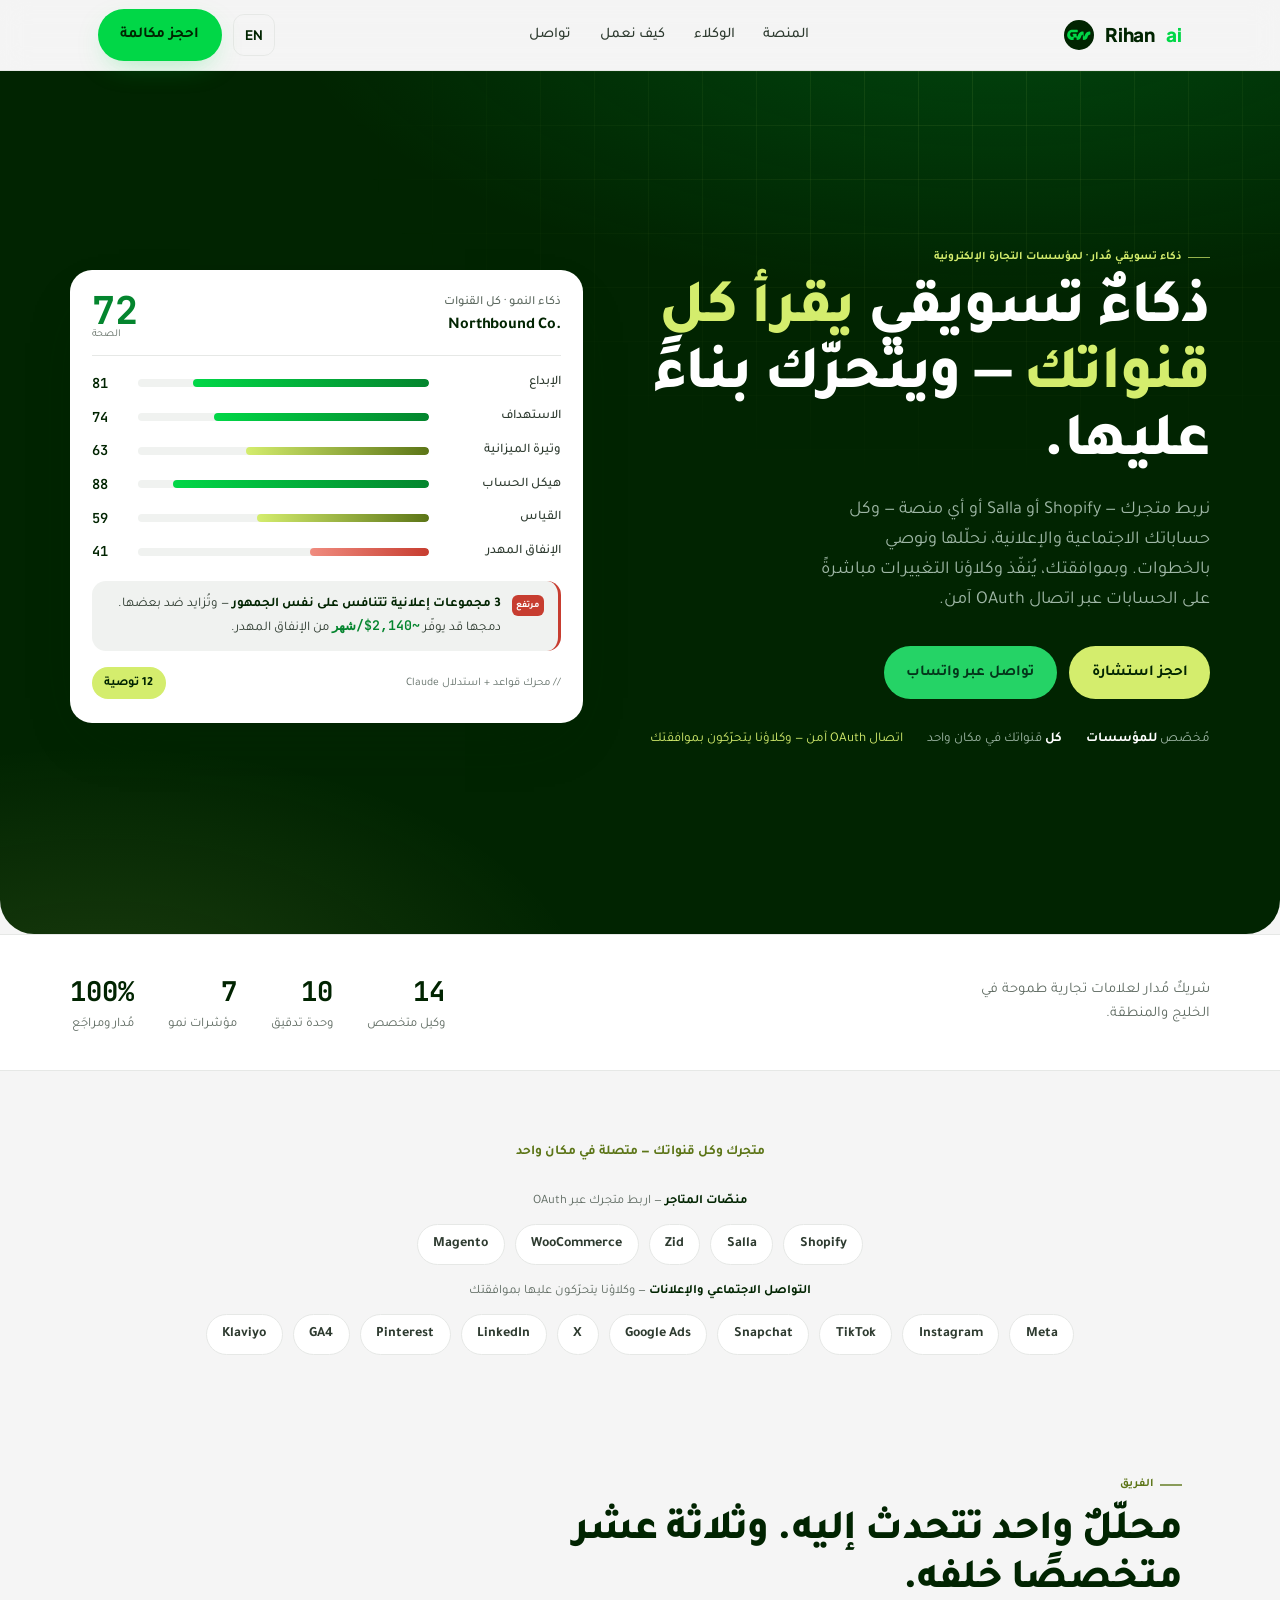
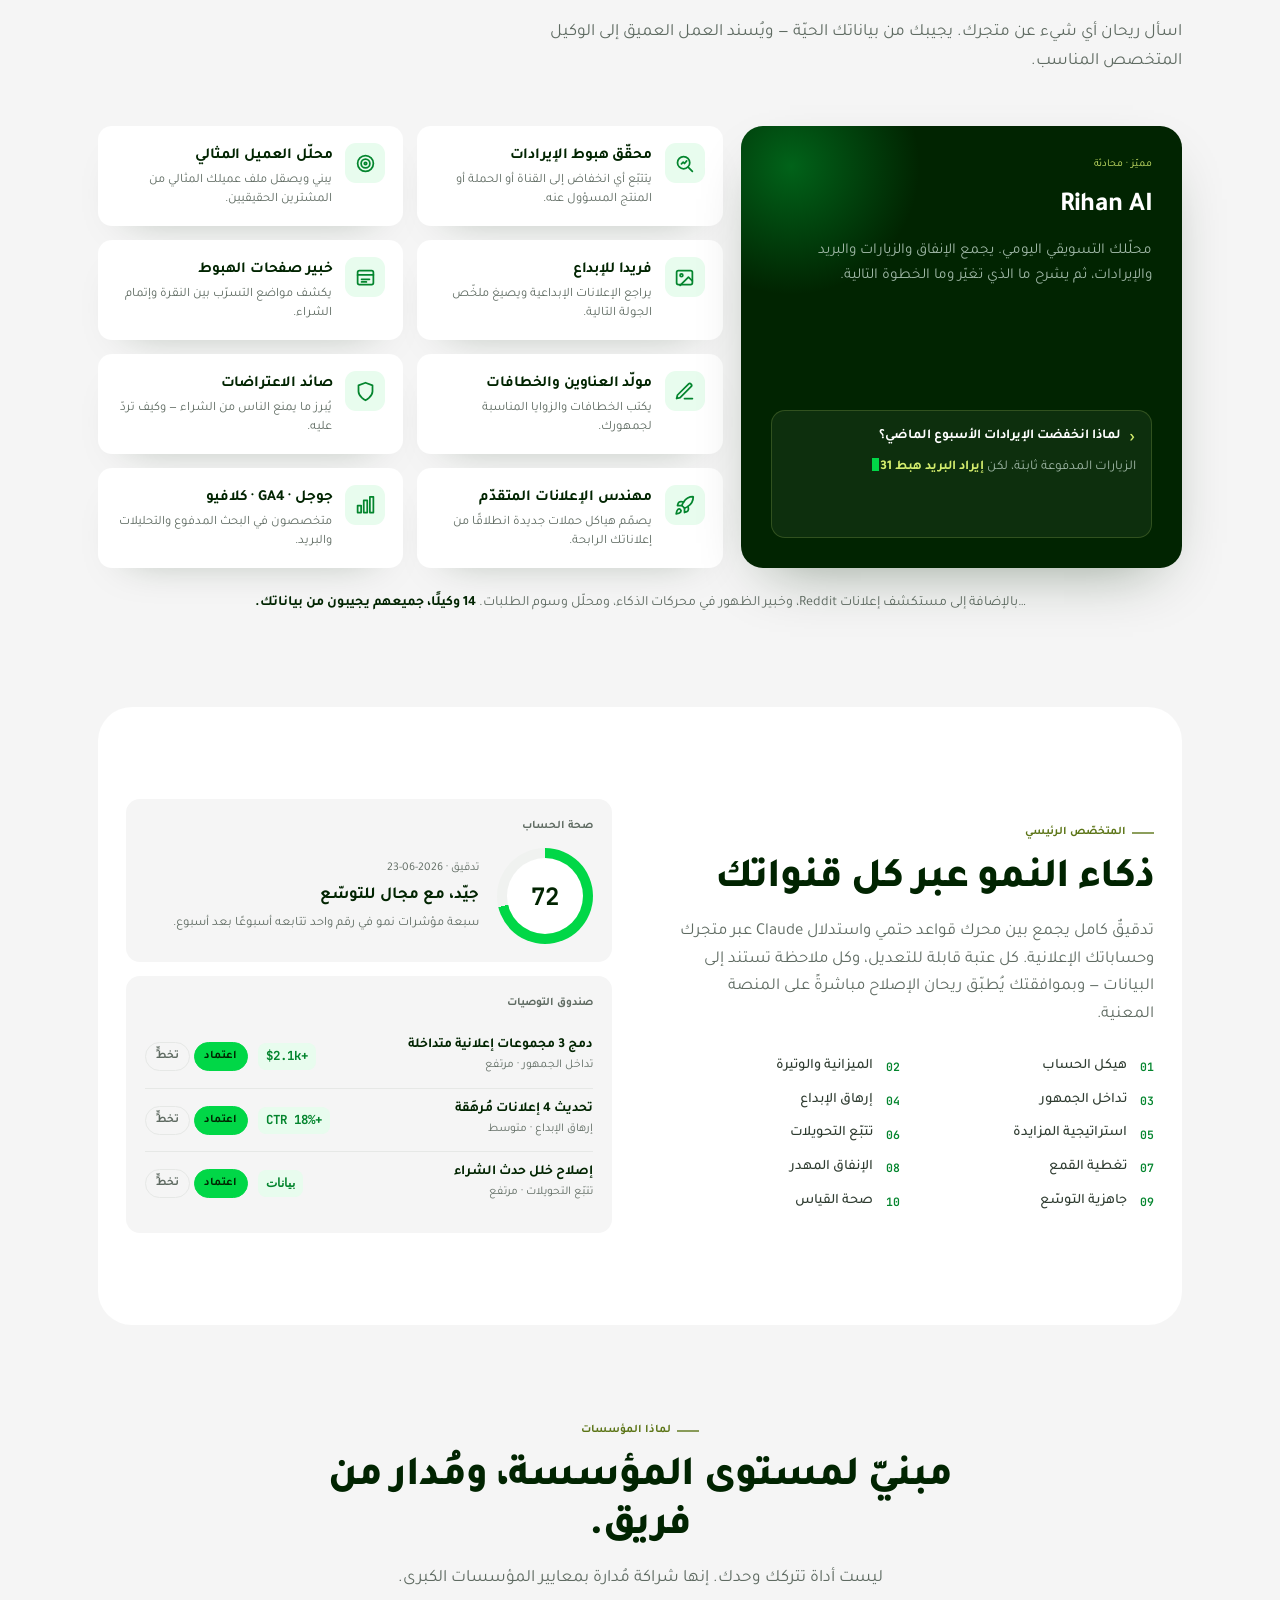
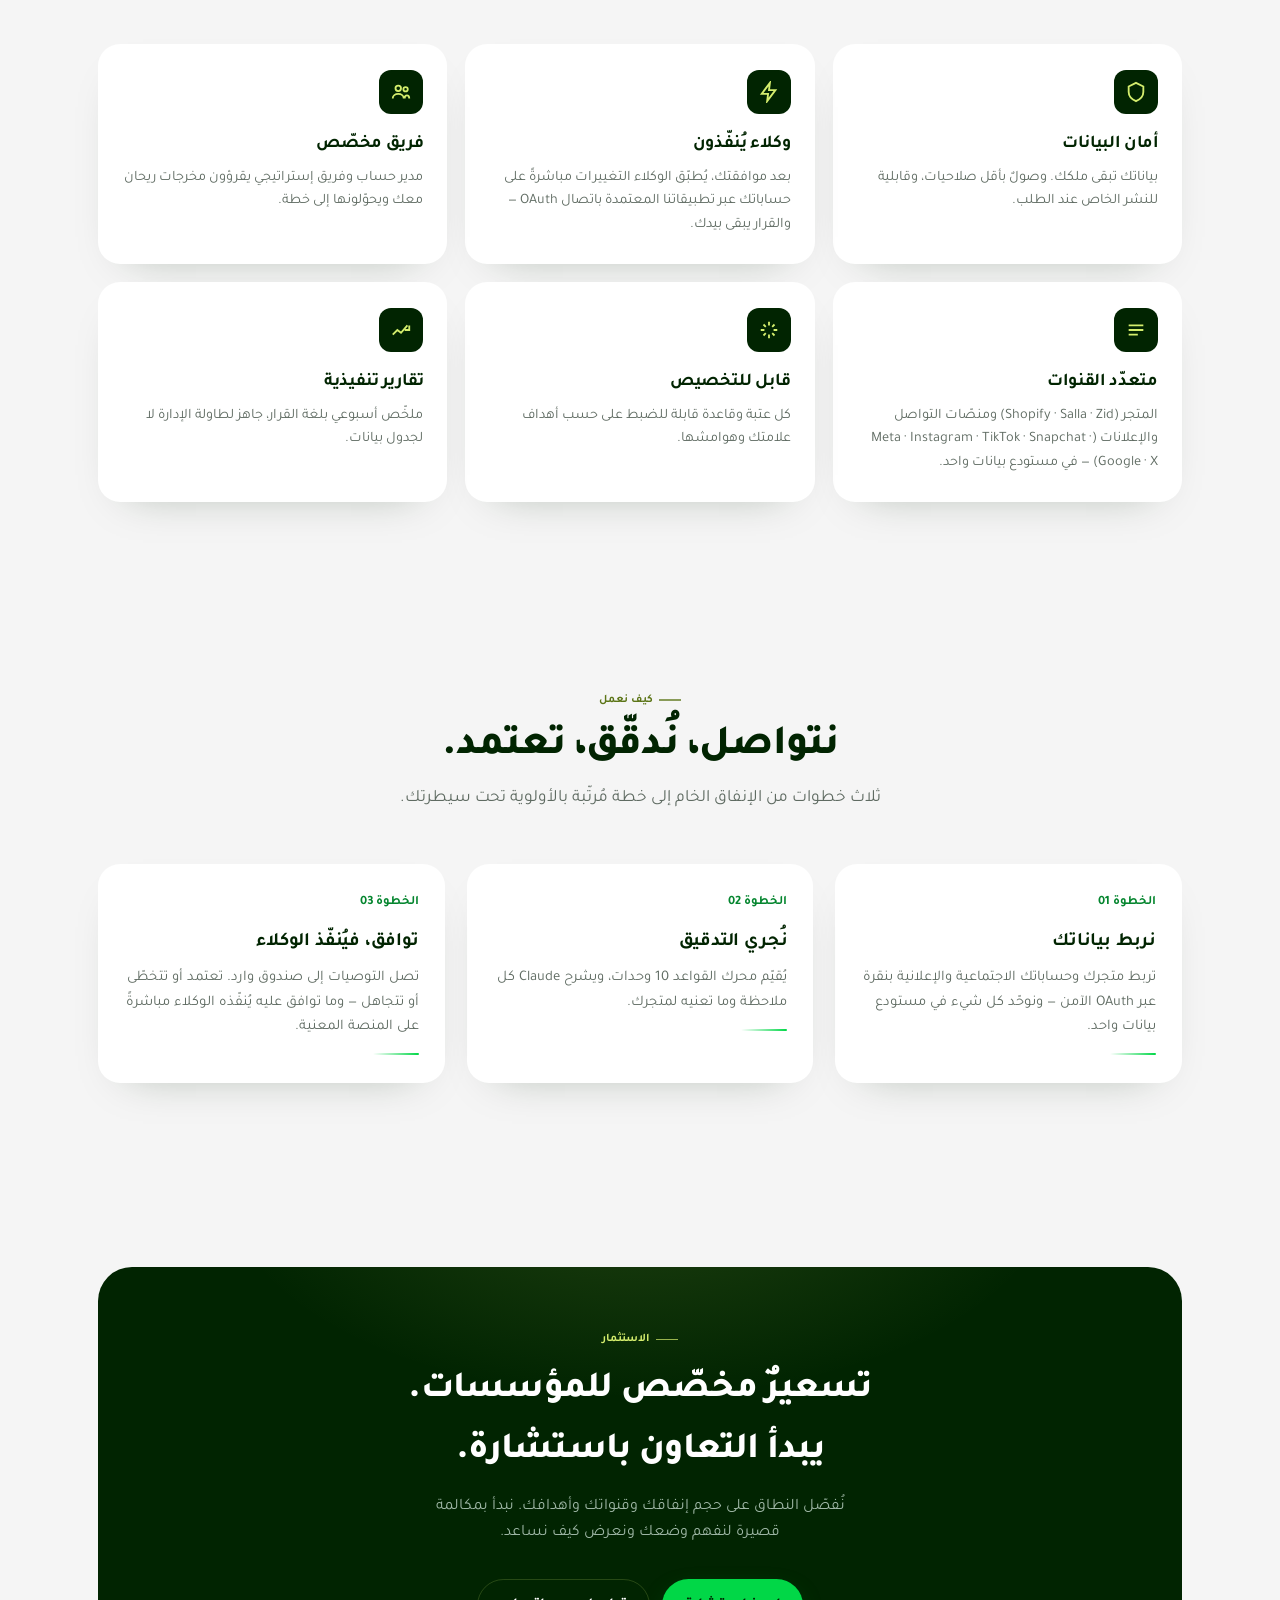
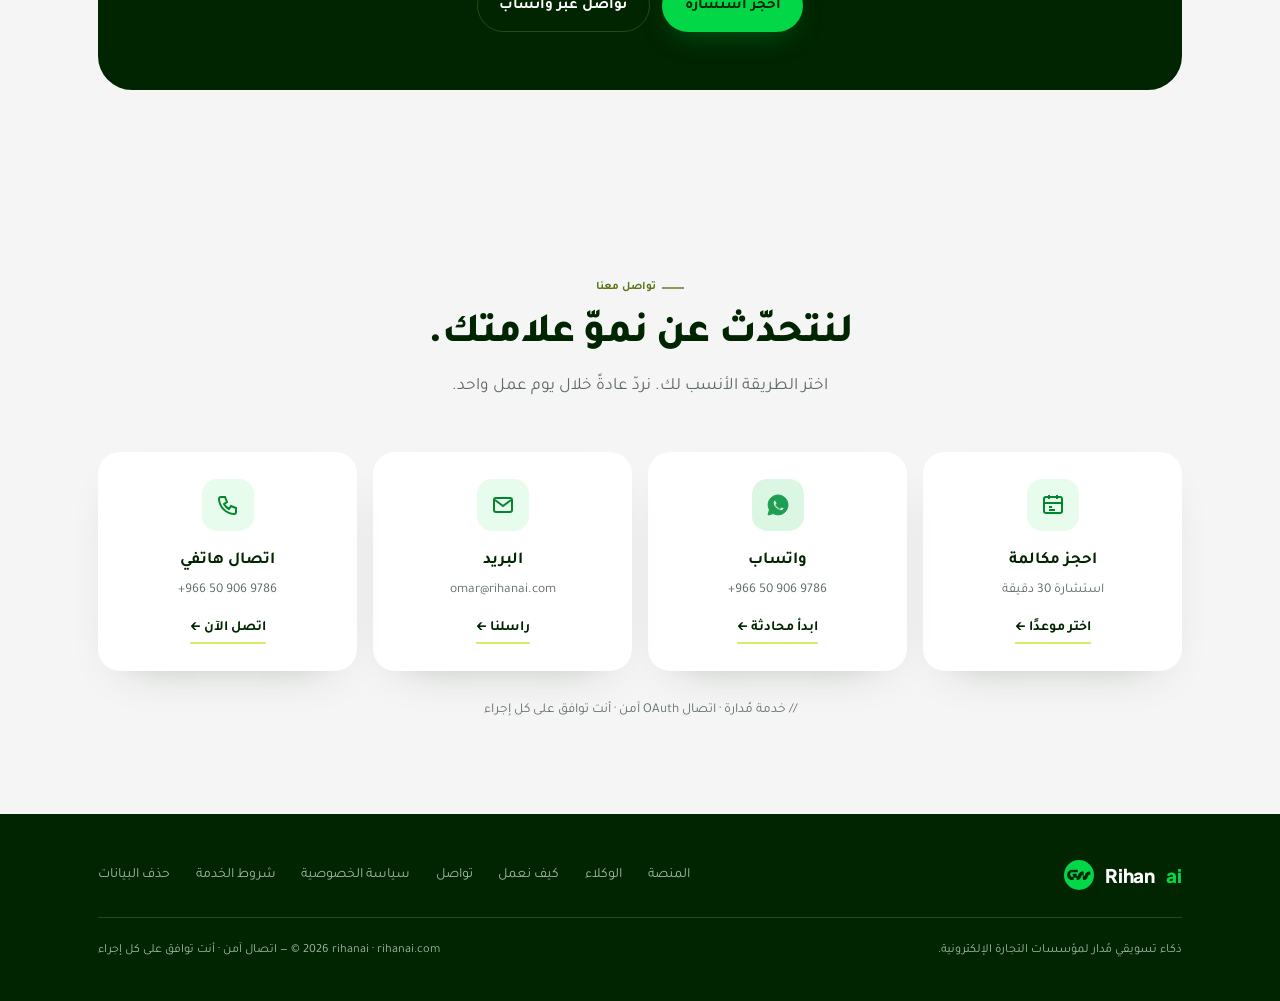
==== commit e8b8e2e8: "update site content" ====
--- a/index.html
+++ b/index.html
@@ -11,7 +11,8 @@
 <meta property="og:type" content="website" />
 <link rel="preconnect" href="https://fonts.googleapis.com" />
 <link rel="preconnect" href="https://fonts.gstatic.com" crossorigin />
-<link href="https://fonts.googleapis.com/css2?family=Plus+Jakarta+Sans:wght@400;500;600;700;800&family=Tajawal:wght@400;500;700;800&family=JetBrains+Mono:wght@400;500;600;700&display=swap" rel="stylesheet" />
+<link rel="stylesheet" media="print" onload="this.media='all'" href="https://fonts.googleapis.com/css2?family=Plus+Jakarta+Sans:wght@400;500;600;700;800&family=Tajawal:wght@400;500;700;800&family=JetBrains+Mono:wght@400;500;600;700&display=swap" />
+<noscript><link rel="stylesheet" href="https://fonts.googleapis.com/css2?family=Plus+Jakarta+Sans:wght@400;500;600;700;800&family=Tajawal:wght@400;500;700;800&family=JetBrains+Mono:wght@400;500;600;700&display=swap" /></noscript>
 <link rel="icon" href="data:image/svg+xml,%3Csvg xmlns='http://www.w3.org/2000/svg' viewBox='0 0 184 184'%3E%3Ccircle cx='92' cy='92' r='92' fill='%23012401'/%3E%3Cpath d='M45.5 59.5C19.6 61.5 3.6 109.6 43 122.8c.3.1.7.2 1 .2H56.5c1.7 0 3-1.3 3-3V110.5c0-1.7 1.3-3 3-3H74c1.7 0 3 1.3 3 3v9.1c0 1.8 1.6 3.2 3.4 3l8.2-1.1c6.4-1.5 11.9-6.5 14.9-15 2.7-7.6 4.7-13.6 9.1-15.5 1.5-.6 2.9.8 2.9 2.5l.1 26c0 1.8 1.6 3.3 3.4 3.1l10-1.1c.4 0 .7-.1 1-.3 4.1-2 10.8-5.5 13.5-12.8 3.5-9.5 6-16 10-18 1.4-.7 3.4-.6 5 0 1.7.2 3-1 3-2.6V73c0-1.7-1.3-3-3-3h-5c-5 .5-14.8 4.1-19.5 11-6.3 9.2-4.6 11.9-9.6 18.9-.3.4-.6.7-1.1.9-1.6.3-2.9-1.7-2.9-3.4V73c0-1.7-1.3-3-3-3h-7.1c-.2 0-.5 0-.7.1-4.9 1.3-15.4 6.3-20.6 16.4-6.6 13-4 14-6.6 14h-2c-1.7 0-3-1.3-3-3V87.5c0-1.7-1.3-3-3-3H56c-1.7 0-3 1.3-3 3v4.3c0 1.4 1 2.6 2.5 2.7l.5 0c1.4.2 2.5 1.3 2.5 2.8v2.2c0 1.7-1.3 3-3 3h-8.6c-.3 0-.5 0-.7-.1C38.5 99.9 32.9 82 44.9 75.3c.4-.2.9-.3 1.3-.3h35.3c1.7 0 3-1.3 3-3V62.5c0-1.7-1.3-3-3-3H45.5Z' fill='%2301D747'/%3E%3C/svg%3E" />
 <style>
   :root{
@@ -19,8 +20,8 @@
     --green:#01D747; --green-700:#04852E; --green-glow:rgba(1,215,71,.35);
     --lime:#D4ED6D; --lime-deep:#5C7517;
     --canvas:#F5F5F5; --surface:#FFFFFF; --surface-soft:#F0F2F0; --tint:#E8FCEE;
-    --muted:#5F6B62; --muted-soft:#94A099; --hairline:#E6E8E6;
-    --coral:#E15B4D;
+    --muted:#5F6B62; --muted-soft:#65726B; --hairline:#E6E8E6;
+    --coral:#C73D30;
     --on-dark-muted:#9FB7A6; --on-dark-hairline:rgba(212,237,109,.18);
     --maxw:1140px; --radius:22px; --radius-sm:14px;
     --shadow:0 24px 60px -28px rgba(1,36,1,.45);
@@ -32,6 +33,8 @@
   *{box-sizing:border-box;margin:0;padding:0}
   html{scroll-behavior:smooth}
   body{font-family:var(--font-ar);background:var(--canvas);color:var(--ink);line-height:1.65;-webkit-font-smoothing:antialiased;text-rendering:optimizeLegibility;overflow-x:hidden}
+  .skip{position:absolute;top:-100%;left:1rem;z-index:999;background:var(--ink);color:#fff;padding:.75em 1.2em;border-radius:0 0 var(--radius-sm) var(--radius-sm);font-weight:700;transition:top .15s}
+  .skip:focus{top:0;color:var(--lime)}
   html[lang="en"] body{font-family:var(--font-en);line-height:1.55}
   a{color:inherit;text-decoration:none}
   .wrap{max-width:var(--maxw);margin:0 auto;padding:0 28px}
@@ -262,7 +265,7 @@
   .foot-inner .brand{color:#fff}
   .foot-links{display:flex;gap:1.6rem;font-size:.88rem;flex-wrap:wrap}
   .foot-links a:hover{color:var(--lime)}
-  .foot-note{width:100%;margin-top:26px;padding-top:22px;border-top:1px solid var(--on-dark-hairline);font-size:.78rem;color:var(--muted-soft);display:flex;justify-content:space-between;flex-wrap:wrap;gap:10px}
+  .foot-note{width:100%;margin-top:26px;padding-top:22px;border-top:1px solid var(--on-dark-hairline);font-size:.78rem;color:var(--on-dark-muted);display:flex;justify-content:space-between;flex-wrap:wrap;gap:10px}
   .ltr{direction:ltr;unicode-bidi:isolate}
 
   /* ---------- booking modal ---------- */
@@ -308,6 +311,8 @@
 </head>
 <body>
 
+<a class="skip" href="#top" data-ar="تجاوز إلى المحتوى" data-en="Skip to content">تجاوز إلى المحتوى</a>
+
 <!-- ===== NAV ===== -->
 <header class="nav">
   <div class="wrap nav-inner">
@@ -315,7 +320,7 @@
       <svg viewBox="0 0 184 184" aria-hidden="true"><circle cx="92" cy="92" r="92" fill="#012401"/><path d="M45.5 59.5C19.6 61.5 3.6 109.6 43 122.8c.3.1.7.2 1 .2H56.5c1.7 0 3-1.3 3-3V110.5c0-1.7 1.3-3 3-3H74c1.7 0 3 1.3 3 3v9.1c0 1.8 1.6 3.2 3.4 3l8.2-1.1c6.4-1.5 11.9-6.5 14.9-15 2.7-7.6 4.7-13.6 9.1-15.5 1.5-.6 2.9.8 2.9 2.5l.1 26c0 1.8 1.6 3.3 3.4 3.1l10-1.1c.4 0 .7-.1 1-.3 4.1-2 10.8-5.5 13.5-12.8 3.5-9.5 6-16 10-18 1.4-.7 3.4-.6 5 0 1.7.2 3-1 3-2.6V73c0-1.7-1.3-3-3-3h-5c-5 .5-14.8 4.1-19.5 11-6.3 9.2-4.6 11.9-9.6 18.9-.3.4-.6.7-1.1.9-1.6.3-2.9-1.7-2.9-3.4V73c0-1.7-1.3-3-3-3h-7.1c-.2 0-.5 0-.7.1-4.9 1.3-15.4 6.3-20.6 16.4-6.6 13-4 14-6.6 14h-2c-1.7 0-3-1.3-3-3V87.5c0-1.7-1.3-3-3-3H56c-1.7 0-3 1.3-3 3v4.3c0 1.4 1 2.6 2.5 2.7l.5 0c1.4.2 2.5 1.3 2.5 2.8v2.2c0 1.7-1.3 3-3 3h-8.6c-.3 0-.5 0-.7-.1C38.5 99.9 32.9 82 44.9 75.3c.4-.2.9-.3 1.3-.3h35.3c1.7 0 3-1.3 3-3V62.5c0-1.7-1.3-3-3-3H45.5Z" fill="#01D747"/></svg>
       Rihan<span class="dot">ai</span>
     </a>
-    <nav class="nav-links" id="navlinks">
+    <nav class="nav-links" id="navlinks" aria-label="Main navigation / القائمة الرئيسية">
       <a class="lnk" href="#platform" data-ar="المنصة" data-en="Platform">المنصة</a>
       <a class="lnk" href="#agents" data-ar="الوكلاء" data-en="Agents">الوكلاء</a>
       <a class="lnk" href="#how" data-ar="كيف نعمل" data-en="How it works">كيف نعمل</a>
@@ -637,7 +642,7 @@
         <svg viewBox="0 0 184 184" aria-hidden="true"><circle cx="92" cy="92" r="92" fill="#01D747"/><path d="M45.5 59.5C19.6 61.5 3.6 109.6 43 122.8c.3.1.7.2 1 .2H56.5c1.7 0 3-1.3 3-3V110.5c0-1.7 1.3-3 3-3H74c1.7 0 3 1.3 3 3v9.1c0 1.8 1.6 3.2 3.4 3l8.2-1.1c6.4-1.5 11.9-6.5 14.9-15 2.7-7.6 4.7-13.6 9.1-15.5 1.5-.6 2.9.8 2.9 2.5l.1 26c0 1.8 1.6 3.3 3.4 3.1l10-1.1c.4 0 .7-.1 1-.3 4.1-2 10.8-5.5 13.5-12.8 3.5-9.5 6-16 10-18 1.4-.7 3.4-.6 5 0 1.7.2 3-1 3-2.6V73c0-1.7-1.3-3-3-3h-5c-5 .5-14.8 4.1-19.5 11-6.3 9.2-4.6 11.9-9.6 18.9-.3.4-.6.7-1.1.9-1.6.3-2.9-1.7-2.9-3.4V73c0-1.7-1.3-3-3-3h-7.1c-.2 0-.5 0-.7.1-4.9 1.3-15.4 6.3-20.6 16.4-6.6 13-4 14-6.6 14h-2c-1.7 0-3-1.3-3-3V87.5c0-1.7-1.3-3-3-3H56c-1.7 0-3 1.3-3 3v4.3c0 1.4 1 2.6 2.5 2.7l.5 0c1.4.2 2.5 1.3 2.5 2.8v2.2c0 1.7-1.3 3-3 3h-8.6c-.3 0-.5 0-.7-.1C38.5 99.9 32.9 82 44.9 75.3c.4-.2.9-.3 1.3-.3h35.3c1.7 0 3-1.3 3-3V62.5c0-1.7-1.3-3-3-3H45.5Z" fill="#012401"/></svg>
         Rihan<span style="color:var(--green)">ai</span>
       </a>
-      <nav class="foot-links">
+      <nav class="foot-links" aria-label="Footer navigation / روابط التذييل">
         <a href="#platform" data-ar="المنصة" data-en="Platform">المنصة</a>
         <a href="#agents" data-ar="الوكلاء" data-en="Agents">الوكلاء</a>
         <a href="#how" data-ar="كيف نعمل" data-en="How it works">كيف نعمل</a>
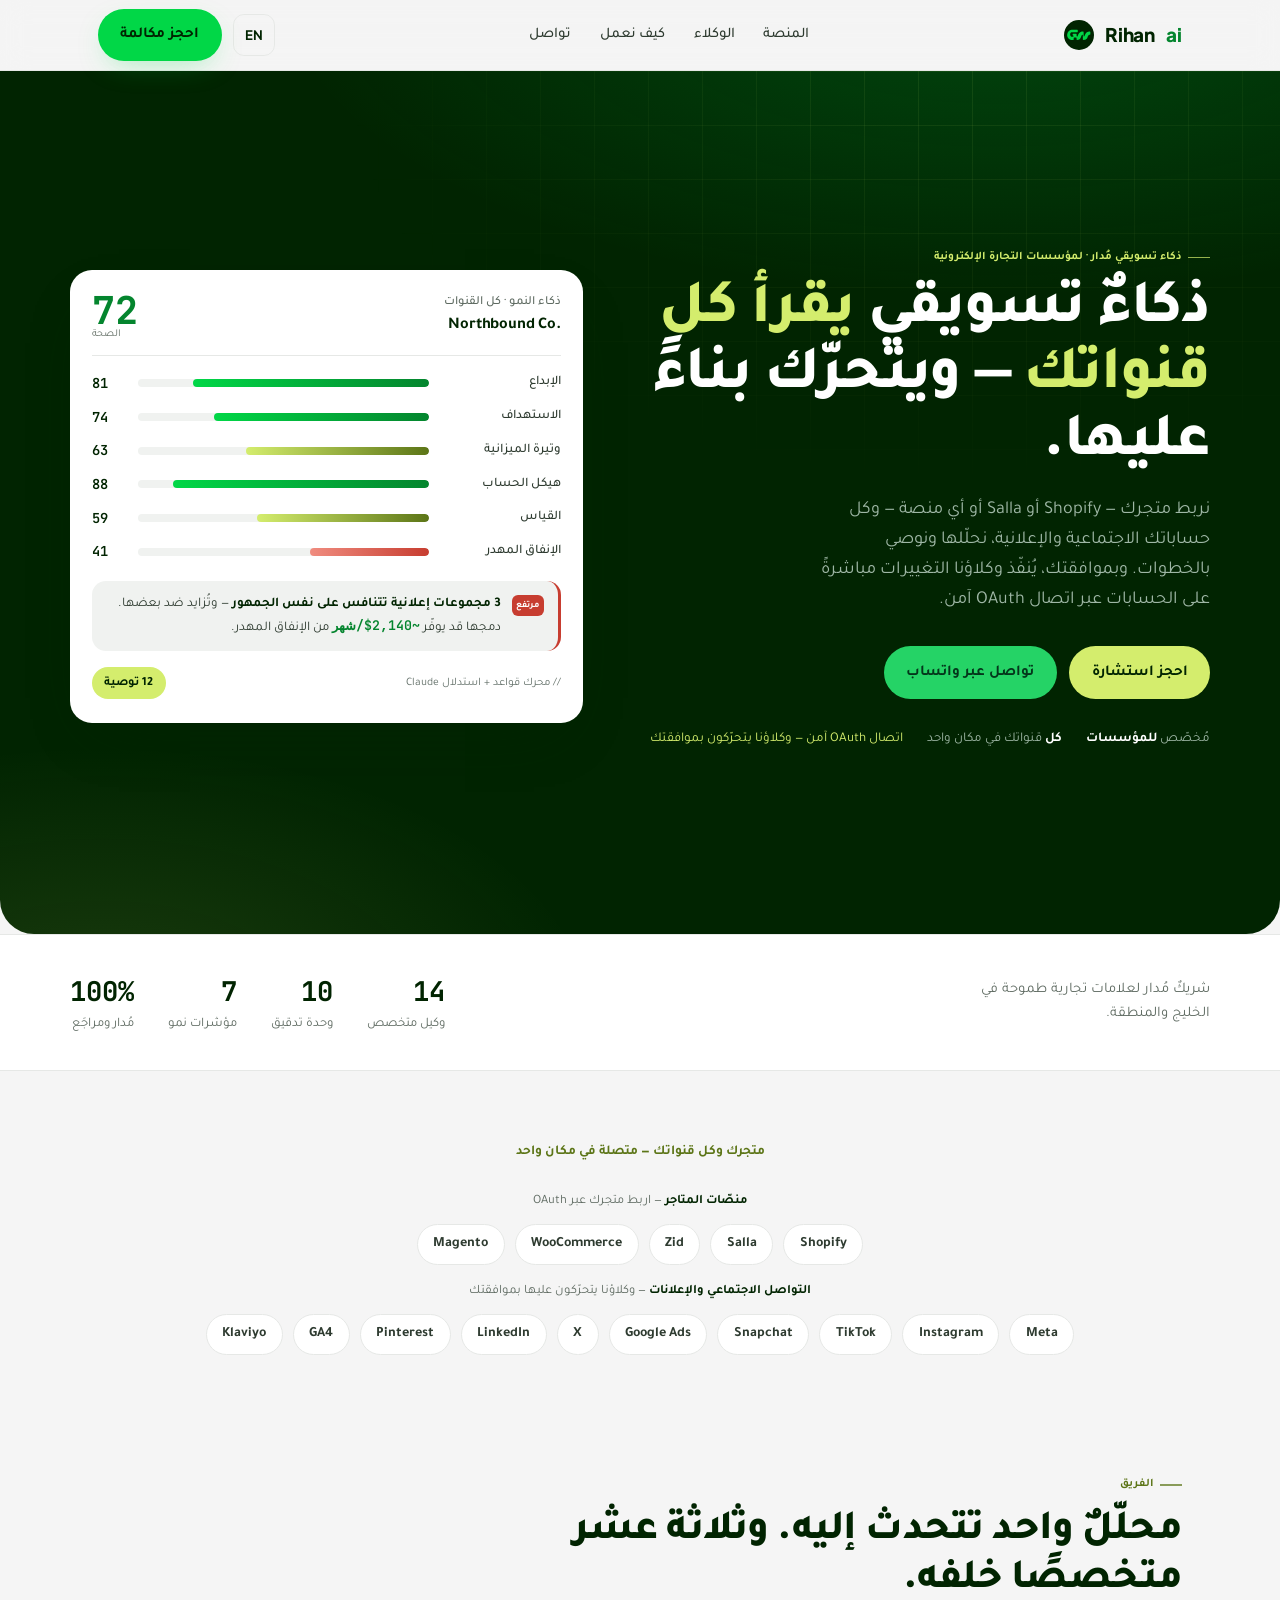
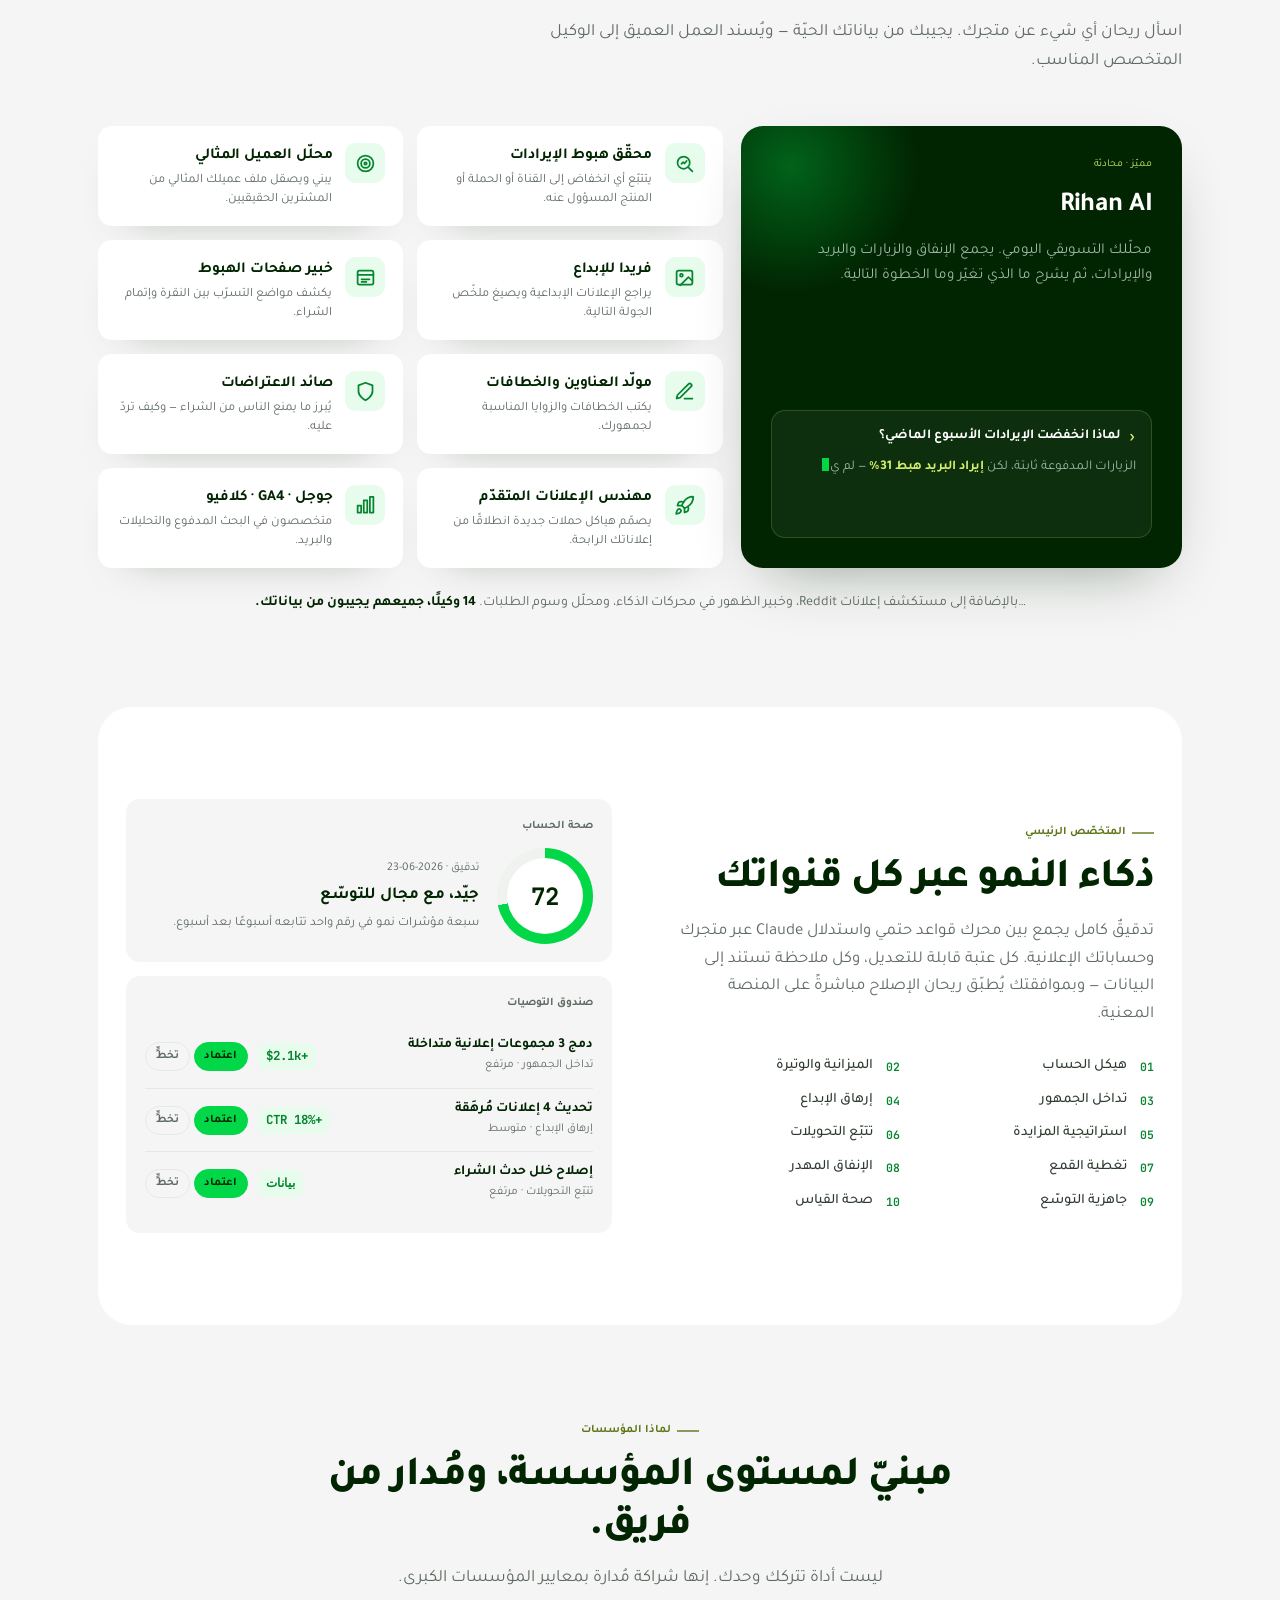
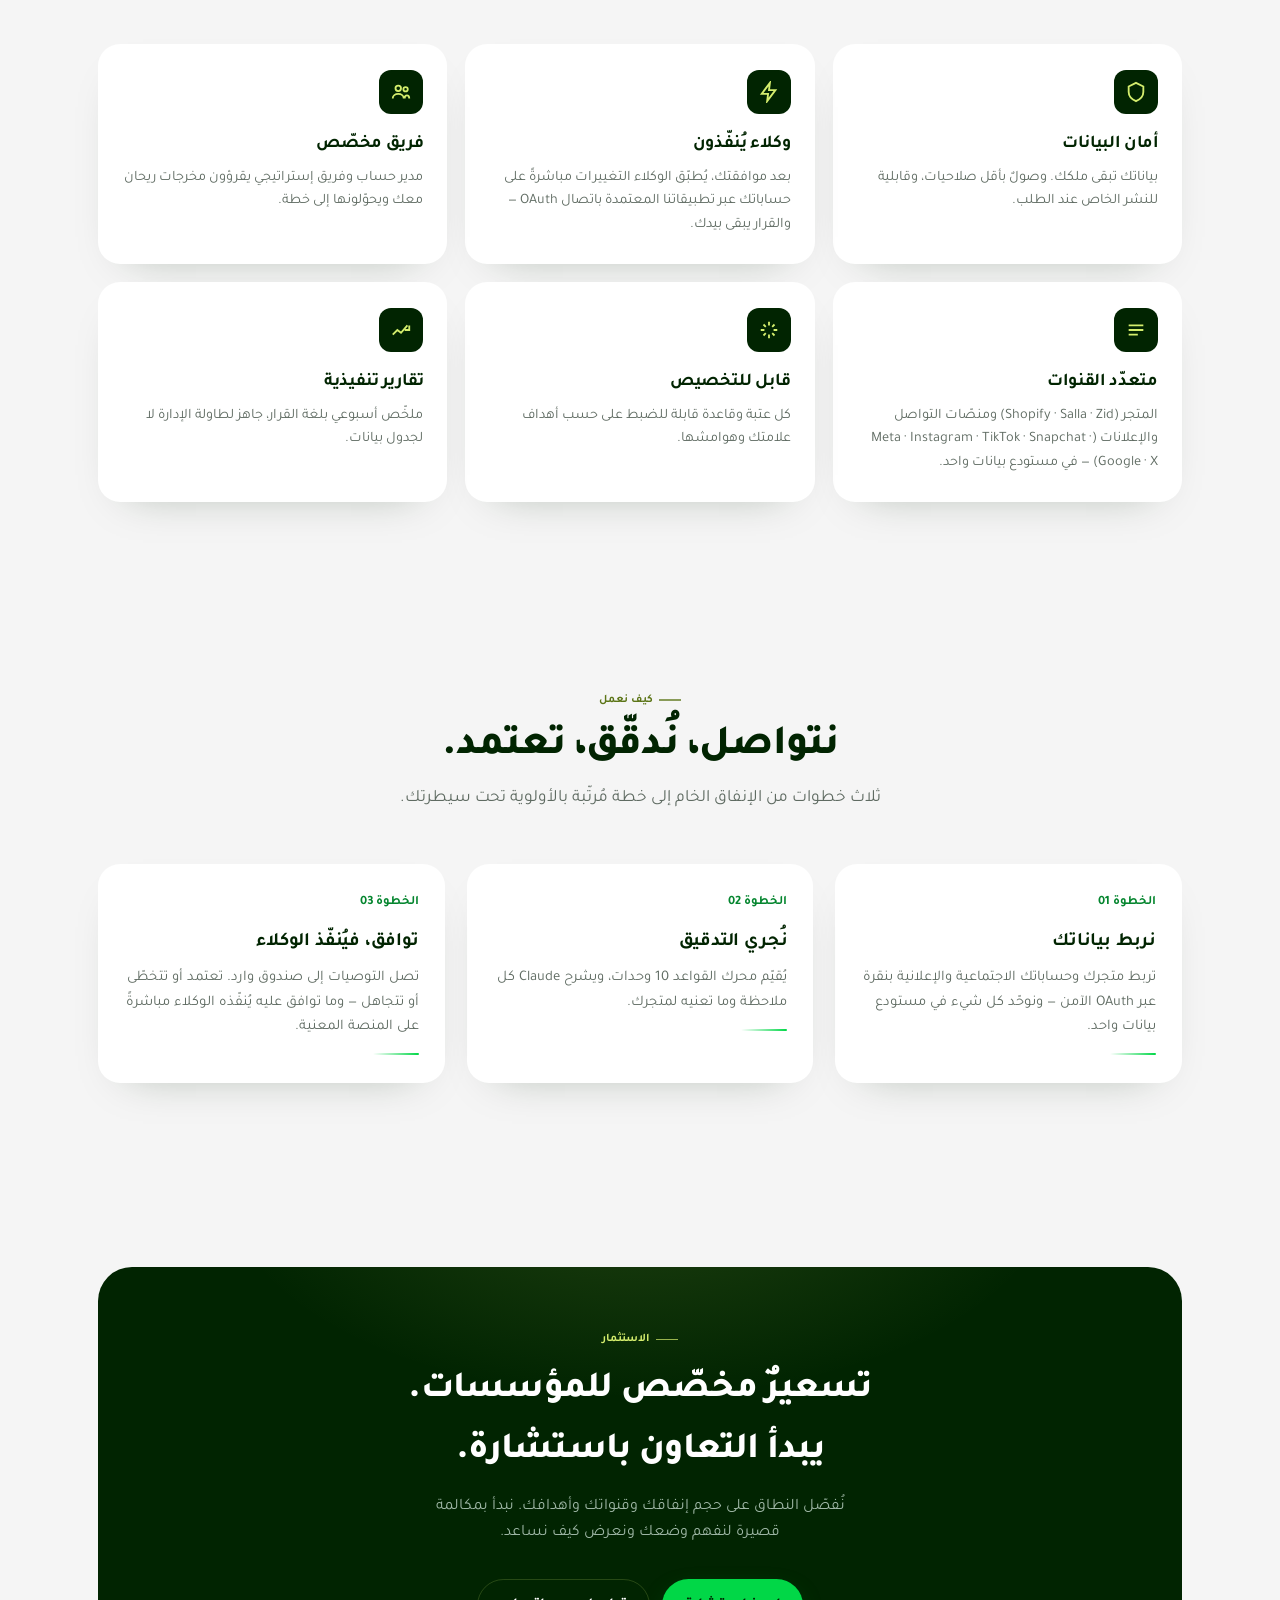
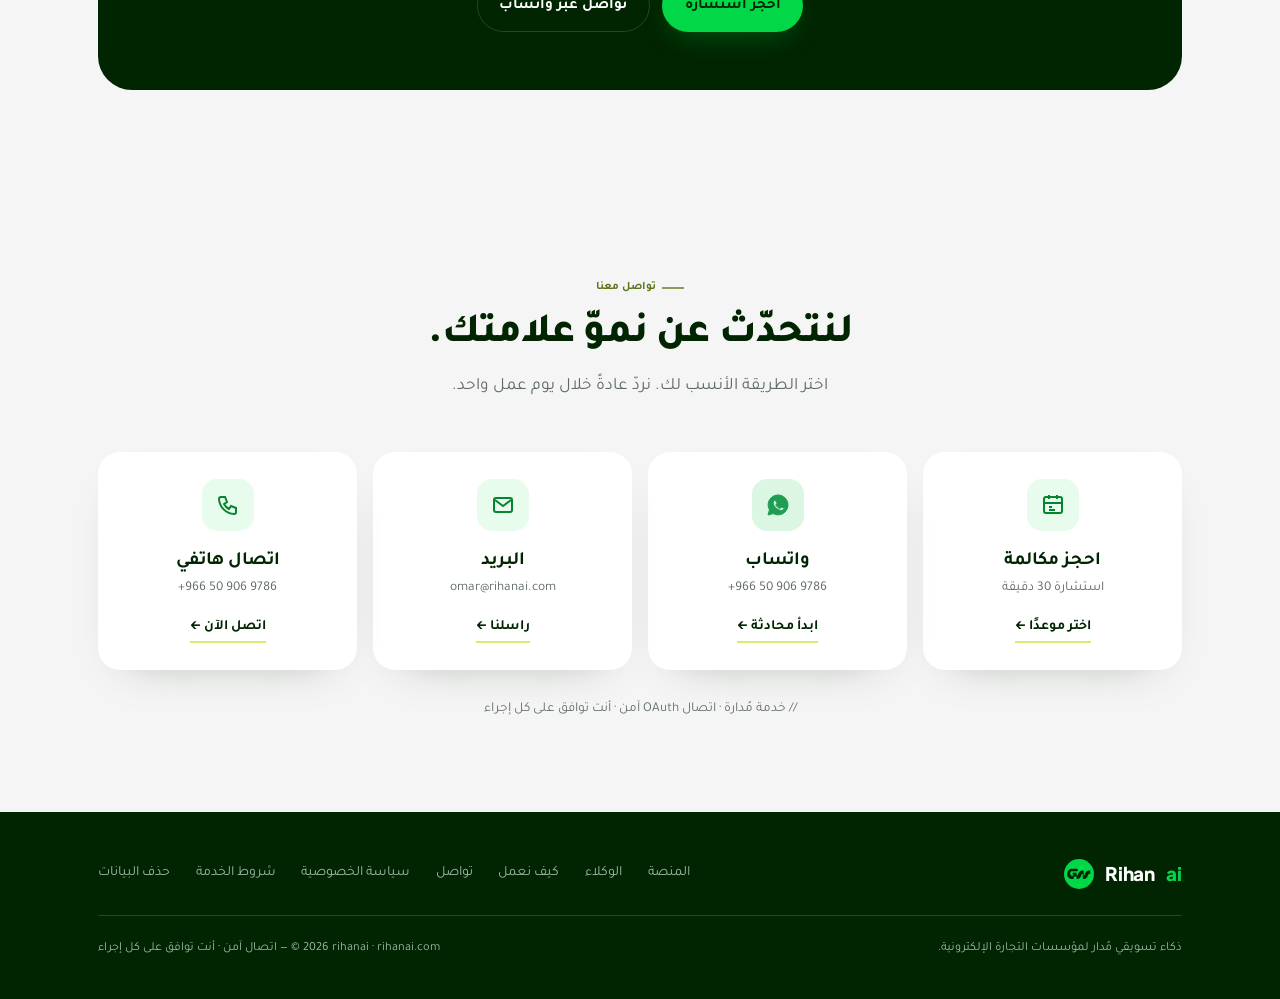
==== commit d48f8cc1: "fix: font-display optional to eliminate CLS, fix dot contrast, fix heading order, add main landmark" ====
--- a/index.html
+++ b/index.html
@@ -11,8 +11,8 @@
 <meta property="og:type" content="website" />
 <link rel="preconnect" href="https://fonts.googleapis.com" />
 <link rel="preconnect" href="https://fonts.gstatic.com" crossorigin />
-<link rel="stylesheet" media="print" onload="this.media='all'" href="https://fonts.googleapis.com/css2?family=Plus+Jakarta+Sans:wght@400;500;600;700;800&family=Tajawal:wght@400;500;700;800&family=JetBrains+Mono:wght@400;500;600;700&display=swap" />
-<noscript><link rel="stylesheet" href="https://fonts.googleapis.com/css2?family=Plus+Jakarta+Sans:wght@400;500;600;700;800&family=Tajawal:wght@400;500;700;800&family=JetBrains+Mono:wght@400;500;600;700&display=swap" /></noscript>
+<link rel="stylesheet" media="print" onload="this.media='all'" href="https://fonts.googleapis.com/css2?family=Plus+Jakarta+Sans:wght@400;500;600;700;800&family=Tajawal:wght@400;500;700;800&family=JetBrains+Mono:wght@400;500;600;700&display=optional" />
+<noscript><link rel="stylesheet" href="https://fonts.googleapis.com/css2?family=Plus+Jakarta+Sans:wght@400;500;600;700;800&family=Tajawal:wght@400;500;700;800&family=JetBrains+Mono:wght@400;500;600;700&display=optional" /></noscript>
 <link rel="icon" href="data:image/svg+xml,%3Csvg xmlns='http://www.w3.org/2000/svg' viewBox='0 0 184 184'%3E%3Ccircle cx='92' cy='92' r='92' fill='%23012401'/%3E%3Cpath d='M45.5 59.5C19.6 61.5 3.6 109.6 43 122.8c.3.1.7.2 1 .2H56.5c1.7 0 3-1.3 3-3V110.5c0-1.7 1.3-3 3-3H74c1.7 0 3 1.3 3 3v9.1c0 1.8 1.6 3.2 3.4 3l8.2-1.1c6.4-1.5 11.9-6.5 14.9-15 2.7-7.6 4.7-13.6 9.1-15.5 1.5-.6 2.9.8 2.9 2.5l.1 26c0 1.8 1.6 3.3 3.4 3.1l10-1.1c.4 0 .7-.1 1-.3 4.1-2 10.8-5.5 13.5-12.8 3.5-9.5 6-16 10-18 1.4-.7 3.4-.6 5 0 1.7.2 3-1 3-2.6V73c0-1.7-1.3-3-3-3h-5c-5 .5-14.8 4.1-19.5 11-6.3 9.2-4.6 11.9-9.6 18.9-.3.4-.6.7-1.1.9-1.6.3-2.9-1.7-2.9-3.4V73c0-1.7-1.3-3-3-3h-7.1c-.2 0-.5 0-.7.1-4.9 1.3-15.4 6.3-20.6 16.4-6.6 13-4 14-6.6 14h-2c-1.7 0-3-1.3-3-3V87.5c0-1.7-1.3-3-3-3H56c-1.7 0-3 1.3-3 3v4.3c0 1.4 1 2.6 2.5 2.7l.5 0c1.4.2 2.5 1.3 2.5 2.8v2.2c0 1.7-1.3 3-3 3h-8.6c-.3 0-.5 0-.7-.1C38.5 99.9 32.9 82 44.9 75.3c.4-.2.9-.3 1.3-.3h35.3c1.7 0 3-1.3 3-3V62.5c0-1.7-1.3-3-3-3H45.5Z' fill='%2301D747'/%3E%3C/svg%3E" />
 <style>
   :root{
@@ -71,7 +71,7 @@
   .nav-inner{display:flex;align-items:center;justify-content:space-between;height:70px;gap:1rem}
   .brand{display:flex;align-items:center;gap:.6em;font-family:var(--font-en);font-weight:800;font-size:1.18rem;letter-spacing:-.01em;direction:ltr}
   .brand svg{width:30px;height:30px;display:block}
-  .brand .dot{color:var(--green)}
+  .brand .dot{color:var(--green-700)}
   .nav-links{display:flex;align-items:center;gap:1.8rem}
   .nav-links a.lnk{font-size:.92rem;font-weight:500;color:var(--ink-soft);transition:color .15s}
   .nav-links a.lnk:hover{color:var(--ink)}
@@ -311,7 +311,7 @@
 </head>
 <body>
 
-<a class="skip" href="#top" data-ar="تجاوز إلى المحتوى" data-en="Skip to content">تجاوز إلى المحتوى</a>
+<a class="skip" href="#main" data-ar="تجاوز إلى المحتوى" data-en="Skip to content">تجاوز إلى المحتوى</a>
 
 <!-- ===== NAV ===== -->
 <header class="nav">
@@ -337,6 +337,7 @@
 </header>
 
 <!-- ===== HERO ===== -->
+<main id="main">
 <a id="top"></a>
 <section class="hero">
   <div class="wrap hero-inner">
@@ -607,25 +608,25 @@
     <div class="channels">
       <a class="ch c-call reveal" href="#">
         <div class="ci"><svg viewBox="0 0 24 24" fill="none" stroke-width="2"><rect x="3" y="4" width="18" height="16" rx="2"/><path d="M8 2v4M16 2v4M3 10h18M8 14h3M8 17h6"/></svg></div>
-        <h4 data-ar="احجز مكالمة" data-en="Book a call">احجز مكالمة</h4>
+        <h3 data-ar="احجز مكالمة" data-en="Book a call">احجز مكالمة</h3>
         <div class="val" data-ar="استشارة 30 دقيقة" data-en="30-min consultation">استشارة 30 دقيقة</div>
         <span class="go" data-ar="اختر موعدًا <span class='arrow'>→</span>" data-en="Pick a time <span class='arrow'>→</span>">اختر موعدًا <span class="arrow">→</span></span>
       </a>
       <a class="ch wa c-wa reveal" href="#">
         <div class="ci"><svg viewBox="0 0 24 24" fill="currentColor" stroke="none" style="fill:#1f9d52"><path d="M12.04 2C6.58 2 2.13 6.45 2.13 11.91c0 1.75.46 3.45 1.32 4.95L2 22l5.25-1.38c1.45.79 3.08 1.21 4.79 1.21h.01c5.46 0 9.91-4.45 9.91-9.91C21.96 6.45 17.5 2 12.04 2zm5.8 14.04c-.24.68-1.42 1.32-1.95 1.36-.5.05-.5.41-3.15-.66-2.67-1.08-4.35-3.8-4.48-3.97-.13-.17-1.07-1.42-1.07-2.71 0-1.29.68-1.92.92-2.18.24-.26.52-.33.7-.33.17 0 .35 0 .5.01.16.01.38-.06.59.45.24.58.81 2 .88 2.14.07.14.12.31.02.49-.09.18-.14.29-.28.45-.14.16-.29.36-.42.48-.14.13-.28.28-.12.55.16.27.71 1.18 1.53 1.91 1.06.94 1.95 1.24 2.22 1.38.27.14.43.12.59-.07.16-.19.68-.79.86-1.06.18-.27.36-.22.61-.13.25.09 1.59.75 1.86.89.27.13.45.2.52.31.07.12.07.66-.17 1.34z"/></svg></div>
-        <h4 data-ar="واتساب" data-en="WhatsApp">واتساب</h4>
+        <h3 data-ar="واتساب" data-en="WhatsApp">واتساب</h3>
         <div class="val c-wa-num">+966 50 906 9786</div>
         <span class="go" data-ar="ابدأ محادثة <span class='arrow'>→</span>" data-en="Start a chat <span class='arrow'>→</span>">ابدأ محادثة <span class="arrow">→</span></span>
       </a>
       <a class="ch c-mail reveal" href="#">
         <div class="ci"><svg viewBox="0 0 24 24" fill="none" stroke-width="2"><rect x="3" y="5" width="18" height="14" rx="2"/><path d="M4 7l8 6 8-6"/></svg></div>
-        <h4 data-ar="البريد" data-en="Email">البريد</h4>
+        <h3 data-ar="البريد" data-en="Email">البريد</h3>
         <div class="val c-mail-addr">omar@rihanai.com</div>
         <span class="go" data-ar="راسلنا <span class='arrow'>→</span>" data-en="Send an email <span class='arrow'>→</span>">راسلنا <span class="arrow">→</span></span>
       </a>
       <a class="ch c-tel reveal" href="#">
         <div class="ci"><svg viewBox="0 0 24 24" fill="none" stroke-width="2"><path d="M5 4h4l2 5-3 2a12 12 0 005 5l2-3 5 2v4a2 2 0 01-2 2A16 16 0 013 6a2 2 0 012-2z"/></svg></div>
-        <h4 data-ar="اتصال هاتفي" data-en="Phone">اتصال هاتفي</h4>
+        <h3 data-ar="اتصال هاتفي" data-en="Phone">اتصال هاتفي</h3>
         <div class="val c-tel-num">+966 50 906 9786</div>
         <span class="go" data-ar="اتصل الآن <span class='arrow'>→</span>" data-en="Call now <span class='arrow'>→</span>">اتصل الآن <span class="arrow">→</span></span>
       </a>
@@ -633,6 +634,8 @@
     <p class="contact-note" data-ar="// خدمة مُدارة · اتصال OAuth آمن · أنت توافق على كل إجراء" data-en="// managed service · secure OAuth · you approve every action">// خدمة مُدارة · اتصال OAuth آمن · أنت توافق على كل إجراء</p>
   </div>
 </section>
+
+</main>
 
 <!-- ===== FOOTER ===== -->
 <footer>
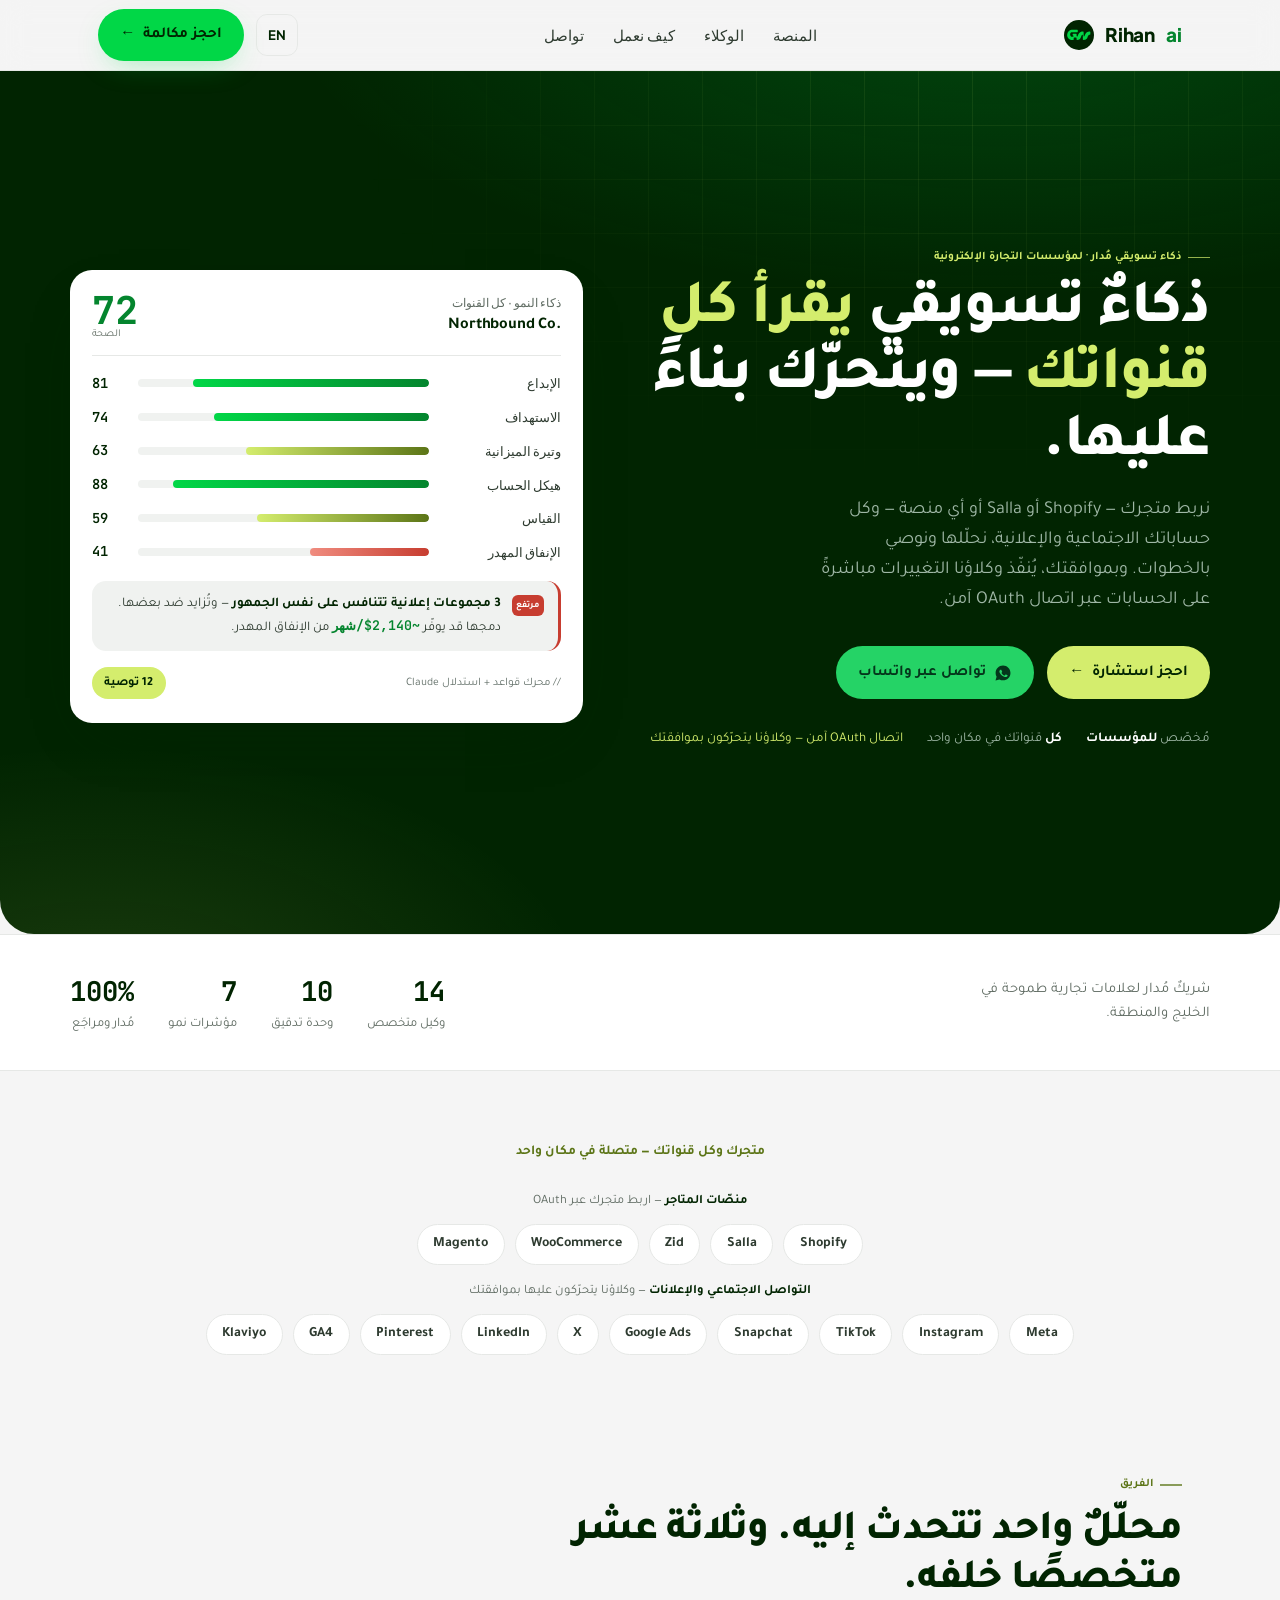
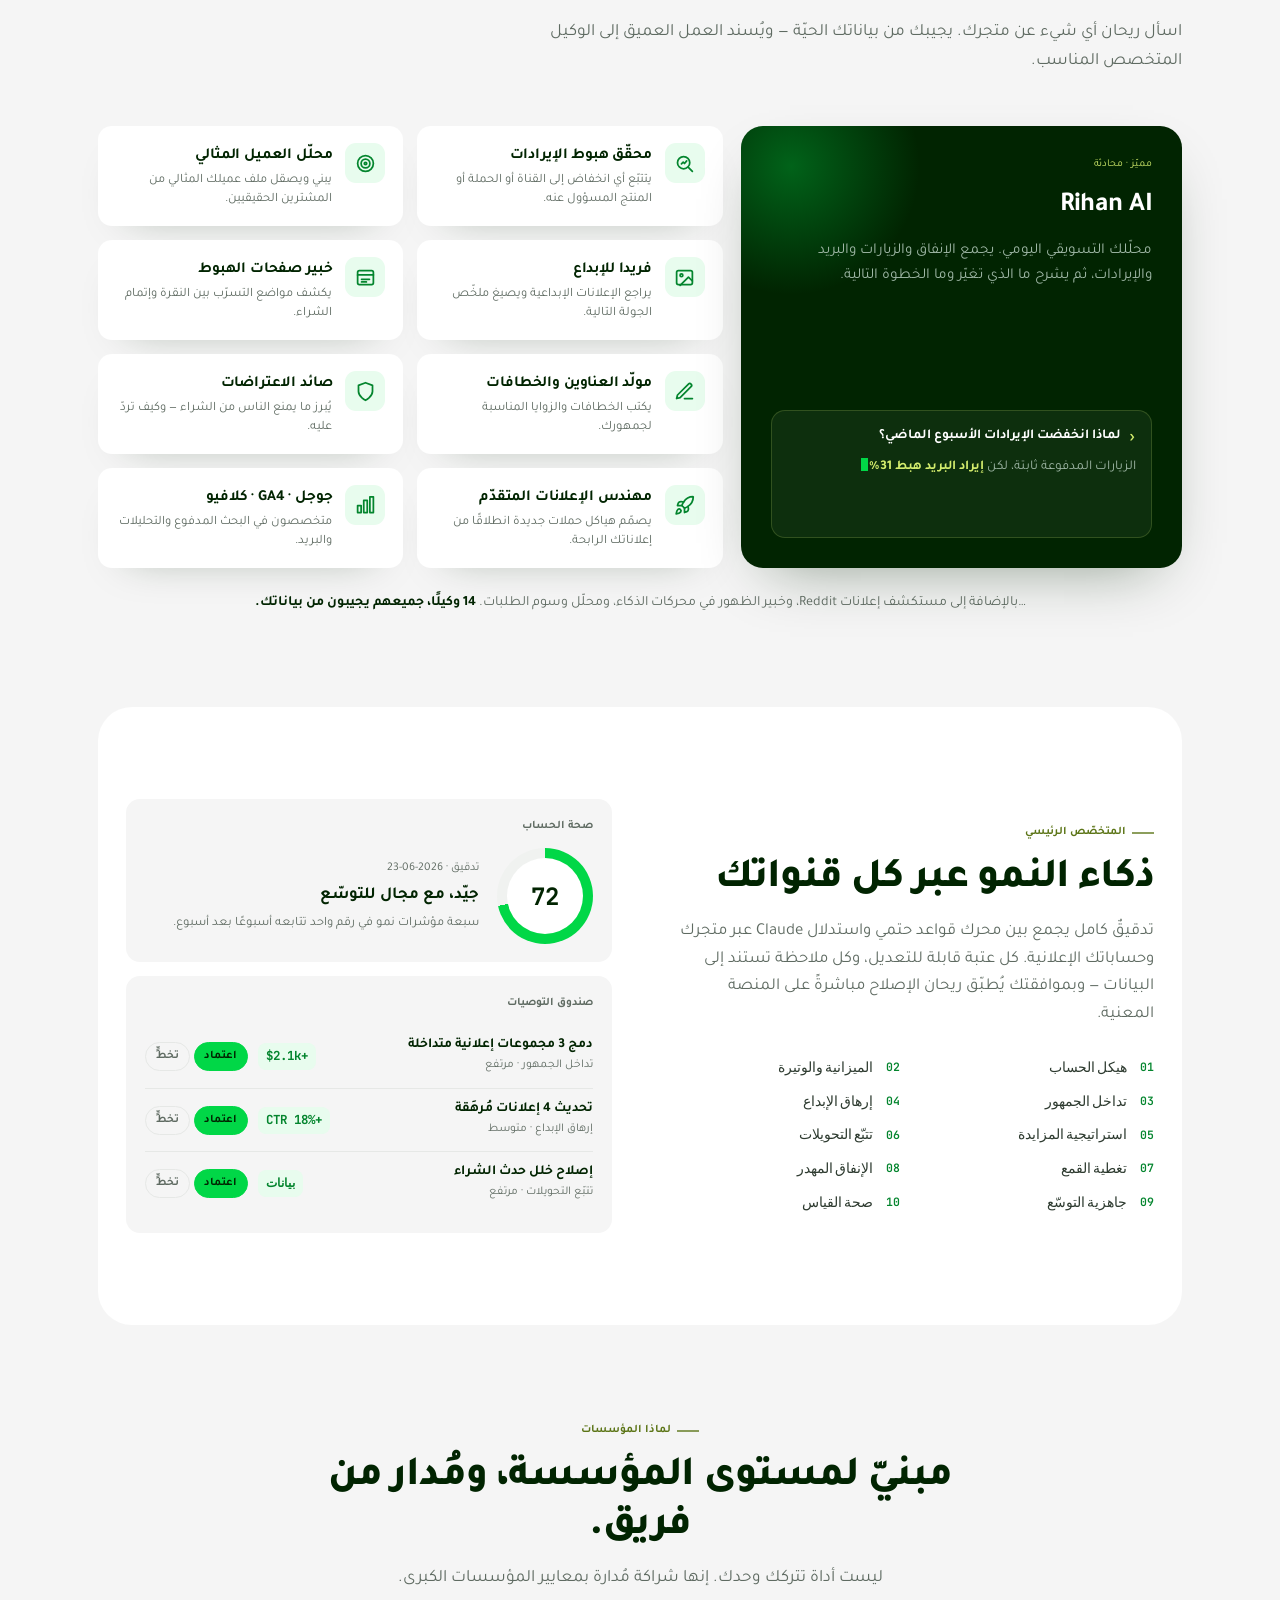
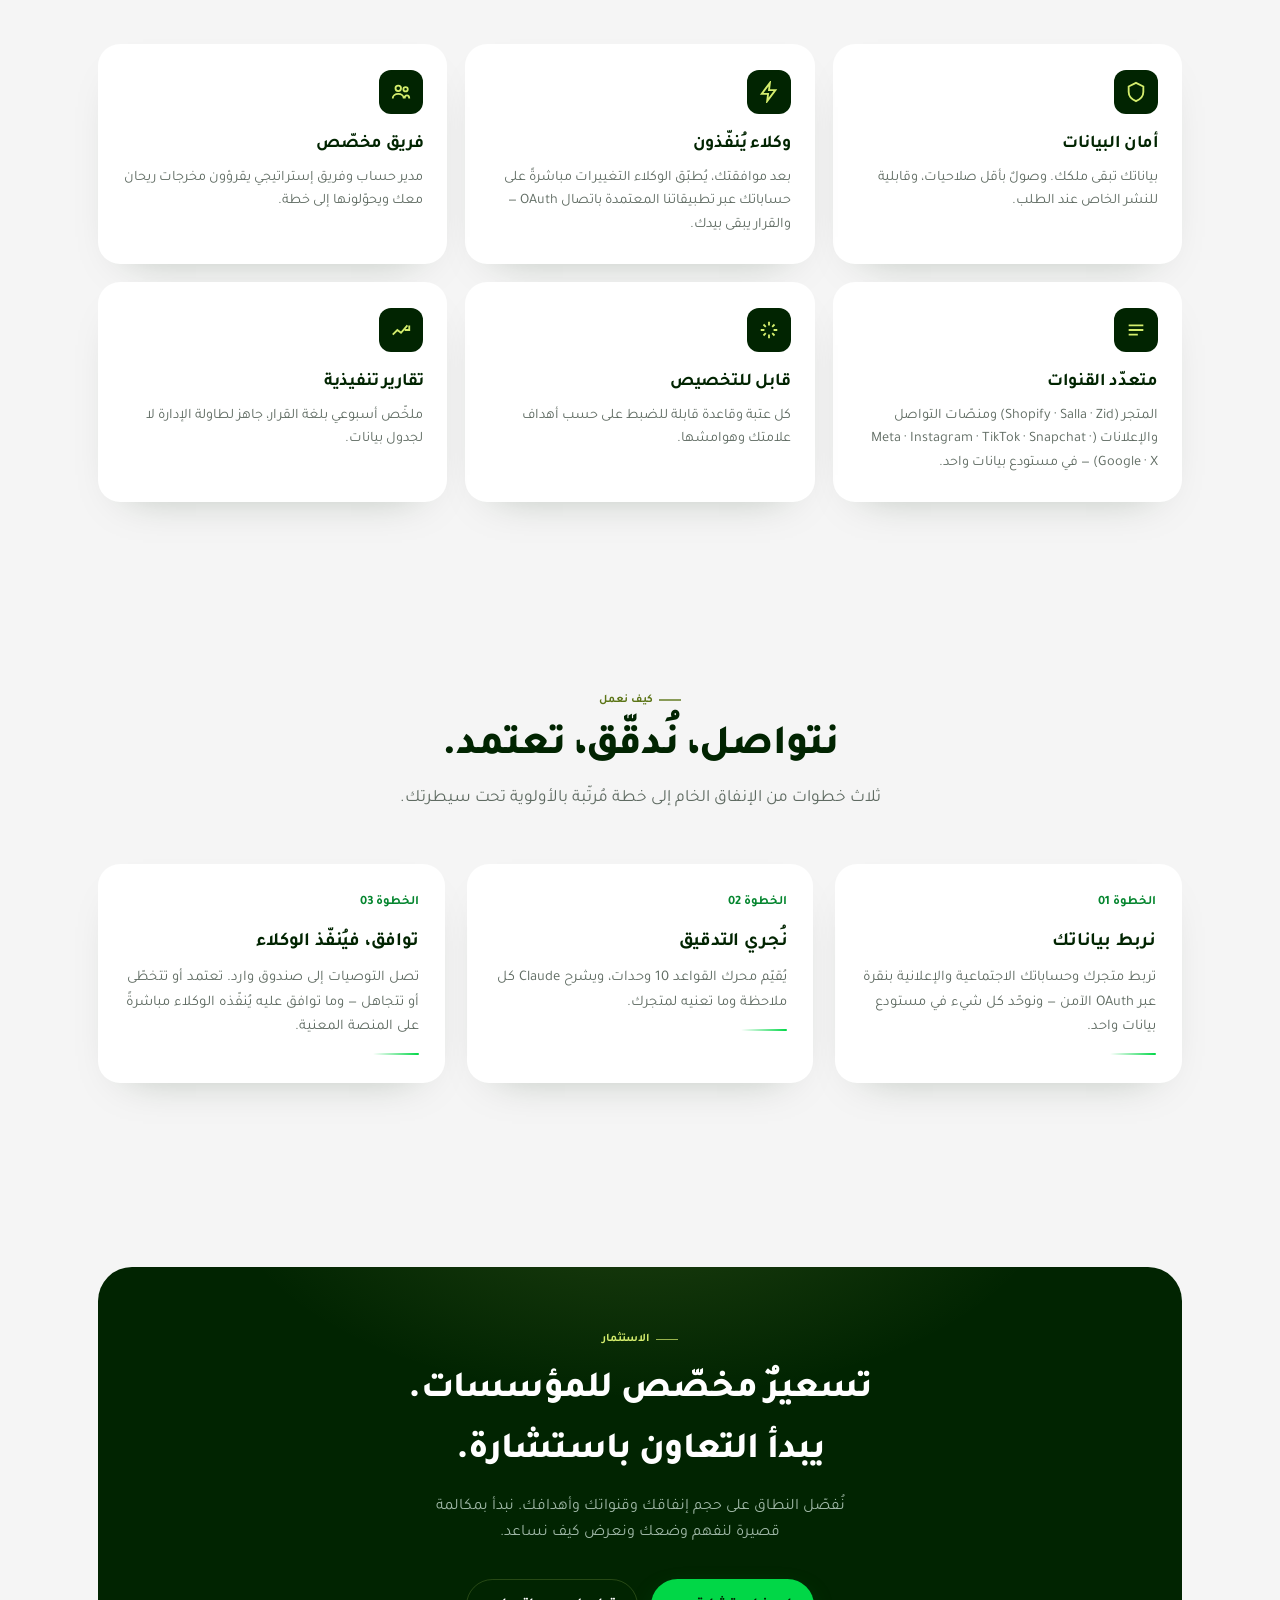
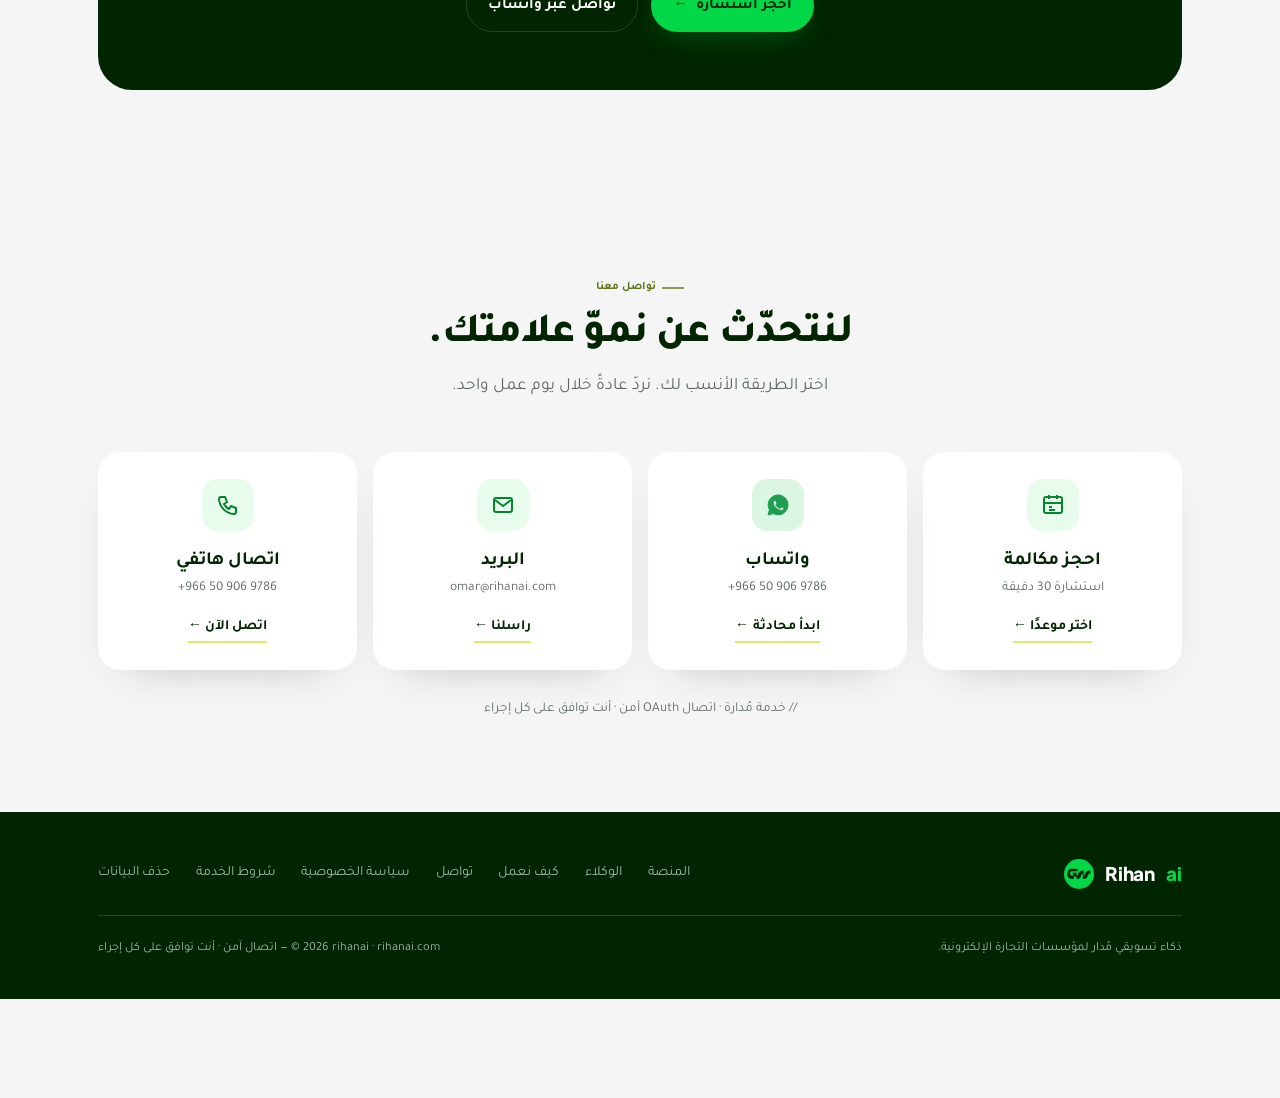
==== commit a32171e3: "perf: self-host fonts + preload, font-display optional, skip JS reflow on initial load (fixes CLS, c" ====
--- a/index.html
+++ b/index.html
@@ -9,12 +9,149 @@
 <meta property="og:title" content="rihanai — Managed marketing intelligence for enterprise eCommerce" />
 <meta property="og:description" content="A managed team of AI agents that connect your store and every social and ad channel, analyze them, recommend the moves, and — with your approval — act directly on the accounts via secure OAuth. For ambitious brands across the region." />
 <meta property="og:type" content="website" />
-<link rel="preconnect" href="https://fonts.googleapis.com" />
-<link rel="preconnect" href="https://fonts.gstatic.com" crossorigin />
-<link rel="stylesheet" media="print" onload="this.media='all'" href="https://fonts.googleapis.com/css2?family=Plus+Jakarta+Sans:wght@400;500;600;700;800&family=Tajawal:wght@400;500;700;800&family=JetBrains+Mono:wght@400;500;600;700&display=optional" />
-<noscript><link rel="stylesheet" href="https://fonts.googleapis.com/css2?family=Plus+Jakarta+Sans:wght@400;500;600;700;800&family=Tajawal:wght@400;500;700;800&family=JetBrains+Mono:wght@400;500;600;700&display=optional" /></noscript>
 <link rel="icon" href="data:image/svg+xml,%3Csvg xmlns='http://www.w3.org/2000/svg' viewBox='0 0 184 184'%3E%3Ccircle cx='92' cy='92' r='92' fill='%23012401'/%3E%3Cpath d='M45.5 59.5C19.6 61.5 3.6 109.6 43 122.8c.3.1.7.2 1 .2H56.5c1.7 0 3-1.3 3-3V110.5c0-1.7 1.3-3 3-3H74c1.7 0 3 1.3 3 3v9.1c0 1.8 1.6 3.2 3.4 3l8.2-1.1c6.4-1.5 11.9-6.5 14.9-15 2.7-7.6 4.7-13.6 9.1-15.5 1.5-.6 2.9.8 2.9 2.5l.1 26c0 1.8 1.6 3.3 3.4 3.1l10-1.1c.4 0 .7-.1 1-.3 4.1-2 10.8-5.5 13.5-12.8 3.5-9.5 6-16 10-18 1.4-.7 3.4-.6 5 0 1.7.2 3-1 3-2.6V73c0-1.7-1.3-3-3-3h-5c-5 .5-14.8 4.1-19.5 11-6.3 9.2-4.6 11.9-9.6 18.9-.3.4-.6.7-1.1.9-1.6.3-2.9-1.7-2.9-3.4V73c0-1.7-1.3-3-3-3h-7.1c-.2 0-.5 0-.7.1-4.9 1.3-15.4 6.3-20.6 16.4-6.6 13-4 14-6.6 14h-2c-1.7 0-3-1.3-3-3V87.5c0-1.7-1.3-3-3-3H56c-1.7 0-3 1.3-3 3v4.3c0 1.4 1 2.6 2.5 2.7l.5 0c1.4.2 2.5 1.3 2.5 2.8v2.2c0 1.7-1.3 3-3 3h-8.6c-.3 0-.5 0-.7-.1C38.5 99.9 32.9 82 44.9 75.3c.4-.2.9-.3 1.3-.3h35.3c1.7 0 3-1.3 3-3V62.5c0-1.7-1.3-3-3-3H45.5Z' fill='%2301D747'/%3E%3C/svg%3E" />
+<link rel="preload" as="font" type="font/woff2" href="fonts/tajawal-400-arabic.woff2" crossorigin />
+<link rel="preload" as="font" type="font/woff2" href="fonts/tajawal-700-arabic.woff2" crossorigin />
+<link rel="preload" as="font" type="font/woff2" href="fonts/tajawal-800-arabic.woff2" crossorigin />
 <style>
+/* self-hosted fonts */
+@font-face{
+  font-family:'Tajawal';
+  font-style:normal;
+  font-weight:400;
+  font-display:optional;
+  src:url(fonts/tajawal-400-arabic.woff2) format('woff2');
+  unicode-range:U+0600-06FF, U+0750-077F, U+0870-088E, U+0890-0891, U+0897-08E1, U+08E3-08FF, U+200C-200E, U+2010-2011, U+204F, U+2E41, U+FB50-FDFF, U+FE70-FE74, U+FE76-FEFC, U+102E0-102FB, U+10E60-10E7E, U+10EC2-10EC4, U+10EFC-10EFF, U+1EE00-1EE03, U+1EE05-1EE1F, U+1EE21-1EE22, U+1EE24, U+1EE27, U+1EE29-1EE32, U+1EE34-1EE37, U+1EE39, U+1EE3B, U+1EE42, U+1EE47, U+1EE49, U+1EE4B, U+1EE4D-1EE4F, U+1EE51-1EE52, U+1EE54, U+1EE57, U+1EE59, U+1EE5B, U+1EE5D, U+1EE5F, U+1EE61-1EE62, U+1EE64, U+1EE67-1EE6A, U+1EE6C-1EE72, U+1EE74-1EE77, U+1EE79-1EE7C, U+1EE7E, U+1EE80-1EE89, U+1EE8B-1EE9B, U+1EEA1-1EEA3, U+1EEA5-1EEA9, U+1EEAB-1EEBB, U+1EEF0-1EEF1;
+}
+@font-face{
+  font-family:'Tajawal';
+  font-style:normal;
+  font-weight:400;
+  font-display:optional;
+  src:url(fonts/tajawal-400-latin.woff2) format('woff2');
+  unicode-range:U+0000-00FF, U+0131, U+0152-0153, U+02BB-02BC, U+02C6, U+02DA, U+02DC, U+0304, U+0308, U+0329, U+2000-206F, U+20AC, U+2122, U+2191, U+2193, U+2212, U+2215, U+FEFF, U+FFFD;
+}
+@font-face{
+  font-family:'Tajawal';
+  font-style:normal;
+  font-weight:500;
+  font-display:optional;
+  src:url(fonts/tajawal-500-arabic.woff2) format('woff2');
+  unicode-range:U+0600-06FF, U+0750-077F, U+0870-088E, U+0890-0891, U+0897-08E1, U+08E3-08FF, U+200C-200E, U+2010-2011, U+204F, U+2E41, U+FB50-FDFF, U+FE70-FE74, U+FE76-FEFC, U+102E0-102FB, U+10E60-10E7E, U+10EC2-10EC4, U+10EFC-10EFF, U+1EE00-1EE03, U+1EE05-1EE1F, U+1EE21-1EE22, U+1EE24, U+1EE27, U+1EE29-1EE32, U+1EE34-1EE37, U+1EE39, U+1EE3B, U+1EE42, U+1EE47, U+1EE49, U+1EE4B, U+1EE4D-1EE4F, U+1EE51-1EE52, U+1EE54, U+1EE57, U+1EE59, U+1EE5B, U+1EE5D, U+1EE5F, U+1EE61-1EE62, U+1EE64, U+1EE67-1EE6A, U+1EE6C-1EE72, U+1EE74-1EE77, U+1EE79-1EE7C, U+1EE7E, U+1EE80-1EE89, U+1EE8B-1EE9B, U+1EEA1-1EEA3, U+1EEA5-1EEA9, U+1EEAB-1EEBB, U+1EEF0-1EEF1;
+}
+@font-face{
+  font-family:'Tajawal';
+  font-style:normal;
+  font-weight:500;
+  font-display:optional;
+  src:url(fonts/tajawal-500-latin.woff2) format('woff2');
+  unicode-range:U+0000-00FF, U+0131, U+0152-0153, U+02BB-02BC, U+02C6, U+02DA, U+02DC, U+0304, U+0308, U+0329, U+2000-206F, U+20AC, U+2122, U+2191, U+2193, U+2212, U+2215, U+FEFF, U+FFFD;
+}
+@font-face{
+  font-family:'Tajawal';
+  font-style:normal;
+  font-weight:700;
+  font-display:optional;
+  src:url(fonts/tajawal-700-arabic.woff2) format('woff2');
+  unicode-range:U+0600-06FF, U+0750-077F, U+0870-088E, U+0890-0891, U+0897-08E1, U+08E3-08FF, U+200C-200E, U+2010-2011, U+204F, U+2E41, U+FB50-FDFF, U+FE70-FE74, U+FE76-FEFC, U+102E0-102FB, U+10E60-10E7E, U+10EC2-10EC4, U+10EFC-10EFF, U+1EE00-1EE03, U+1EE05-1EE1F, U+1EE21-1EE22, U+1EE24, U+1EE27, U+1EE29-1EE32, U+1EE34-1EE37, U+1EE39, U+1EE3B, U+1EE42, U+1EE47, U+1EE49, U+1EE4B, U+1EE4D-1EE4F, U+1EE51-1EE52, U+1EE54, U+1EE57, U+1EE59, U+1EE5B, U+1EE5D, U+1EE5F, U+1EE61-1EE62, U+1EE64, U+1EE67-1EE6A, U+1EE6C-1EE72, U+1EE74-1EE77, U+1EE79-1EE7C, U+1EE7E, U+1EE80-1EE89, U+1EE8B-1EE9B, U+1EEA1-1EEA3, U+1EEA5-1EEA9, U+1EEAB-1EEBB, U+1EEF0-1EEF1;
+}
+@font-face{
+  font-family:'Tajawal';
+  font-style:normal;
+  font-weight:700;
+  font-display:optional;
+  src:url(fonts/tajawal-700-latin.woff2) format('woff2');
+  unicode-range:U+0000-00FF, U+0131, U+0152-0153, U+02BB-02BC, U+02C6, U+02DA, U+02DC, U+0304, U+0308, U+0329, U+2000-206F, U+20AC, U+2122, U+2191, U+2193, U+2212, U+2215, U+FEFF, U+FFFD;
+}
+@font-face{
+  font-family:'Tajawal';
+  font-style:normal;
+  font-weight:800;
+  font-display:optional;
+  src:url(fonts/tajawal-800-arabic.woff2) format('woff2');
+  unicode-range:U+0600-06FF, U+0750-077F, U+0870-088E, U+0890-0891, U+0897-08E1, U+08E3-08FF, U+200C-200E, U+2010-2011, U+204F, U+2E41, U+FB50-FDFF, U+FE70-FE74, U+FE76-FEFC, U+102E0-102FB, U+10E60-10E7E, U+10EC2-10EC4, U+10EFC-10EFF, U+1EE00-1EE03, U+1EE05-1EE1F, U+1EE21-1EE22, U+1EE24, U+1EE27, U+1EE29-1EE32, U+1EE34-1EE37, U+1EE39, U+1EE3B, U+1EE42, U+1EE47, U+1EE49, U+1EE4B, U+1EE4D-1EE4F, U+1EE51-1EE52, U+1EE54, U+1EE57, U+1EE59, U+1EE5B, U+1EE5D, U+1EE5F, U+1EE61-1EE62, U+1EE64, U+1EE67-1EE6A, U+1EE6C-1EE72, U+1EE74-1EE77, U+1EE79-1EE7C, U+1EE7E, U+1EE80-1EE89, U+1EE8B-1EE9B, U+1EEA1-1EEA3, U+1EEA5-1EEA9, U+1EEAB-1EEBB, U+1EEF0-1EEF1;
+}
+@font-face{
+  font-family:'Tajawal';
+  font-style:normal;
+  font-weight:800;
+  font-display:optional;
+  src:url(fonts/tajawal-800-latin.woff2) format('woff2');
+  unicode-range:U+0000-00FF, U+0131, U+0152-0153, U+02BB-02BC, U+02C6, U+02DA, U+02DC, U+0304, U+0308, U+0329, U+2000-206F, U+20AC, U+2122, U+2191, U+2193, U+2212, U+2215, U+FEFF, U+FFFD;
+}
+@font-face{
+  font-family:'Plus Jakarta Sans';
+  font-style:normal;
+  font-weight:400;
+  font-display:optional;
+  src:url(fonts/plusjakartasans-400-latin.woff2) format('woff2');
+  unicode-range:U+0000-00FF, U+0131, U+0152-0153, U+02BB-02BC, U+02C6, U+02DA, U+02DC, U+0304, U+0308, U+0329, U+2000-206F, U+20AC, U+2122, U+2191, U+2193, U+2212, U+2215, U+FEFF, U+FFFD;
+}
+@font-face{
+  font-family:'Plus Jakarta Sans';
+  font-style:normal;
+  font-weight:500;
+  font-display:optional;
+  src:url(fonts/plusjakartasans-500-latin.woff2) format('woff2');
+  unicode-range:U+0000-00FF, U+0131, U+0152-0153, U+02BB-02BC, U+02C6, U+02DA, U+02DC, U+0304, U+0308, U+0329, U+2000-206F, U+20AC, U+2122, U+2191, U+2193, U+2212, U+2215, U+FEFF, U+FFFD;
+}
+@font-face{
+  font-family:'Plus Jakarta Sans';
+  font-style:normal;
+  font-weight:600;
+  font-display:optional;
+  src:url(fonts/plusjakartasans-600-latin.woff2) format('woff2');
+  unicode-range:U+0000-00FF, U+0131, U+0152-0153, U+02BB-02BC, U+02C6, U+02DA, U+02DC, U+0304, U+0308, U+0329, U+2000-206F, U+20AC, U+2122, U+2191, U+2193, U+2212, U+2215, U+FEFF, U+FFFD;
+}
+@font-face{
+  font-family:'Plus Jakarta Sans';
+  font-style:normal;
+  font-weight:700;
+  font-display:optional;
+  src:url(fonts/plusjakartasans-700-latin.woff2) format('woff2');
+  unicode-range:U+0000-00FF, U+0131, U+0152-0153, U+02BB-02BC, U+02C6, U+02DA, U+02DC, U+0304, U+0308, U+0329, U+2000-206F, U+20AC, U+2122, U+2191, U+2193, U+2212, U+2215, U+FEFF, U+FFFD;
+}
+@font-face{
+  font-family:'Plus Jakarta Sans';
+  font-style:normal;
+  font-weight:800;
+  font-display:optional;
+  src:url(fonts/plusjakartasans-800-latin.woff2) format('woff2');
+  unicode-range:U+0000-00FF, U+0131, U+0152-0153, U+02BB-02BC, U+02C6, U+02DA, U+02DC, U+0304, U+0308, U+0329, U+2000-206F, U+20AC, U+2122, U+2191, U+2193, U+2212, U+2215, U+FEFF, U+FFFD;
+}
+@font-face{
+  font-family:'JetBrains Mono';
+  font-style:normal;
+  font-weight:400;
+  font-display:optional;
+  src:url(fonts/jetbrainsmono-400-latin.woff2) format('woff2');
+  unicode-range:U+0000-00FF, U+0131, U+0152-0153, U+02BB-02BC, U+02C6, U+02DA, U+02DC, U+0304, U+0308, U+0329, U+2000-206F, U+20AC, U+2122, U+2191, U+2193, U+2212, U+2215, U+FEFF, U+FFFD;
+}
+@font-face{
+  font-family:'JetBrains Mono';
+  font-style:normal;
+  font-weight:500;
+  font-display:optional;
+  src:url(fonts/jetbrainsmono-500-latin.woff2) format('woff2');
+  unicode-range:U+0000-00FF, U+0131, U+0152-0153, U+02BB-02BC, U+02C6, U+02DA, U+02DC, U+0304, U+0308, U+0329, U+2000-206F, U+20AC, U+2122, U+2191, U+2193, U+2212, U+2215, U+FEFF, U+FFFD;
+}
+@font-face{
+  font-family:'JetBrains Mono';
+  font-style:normal;
+  font-weight:600;
+  font-display:optional;
+  src:url(fonts/jetbrainsmono-600-latin.woff2) format('woff2');
+  unicode-range:U+0000-00FF, U+0131, U+0152-0153, U+02BB-02BC, U+02C6, U+02DA, U+02DC, U+0304, U+0308, U+0329, U+2000-206F, U+20AC, U+2122, U+2191, U+2193, U+2212, U+2215, U+FEFF, U+FFFD;
+}
+@font-face{
+  font-family:'JetBrains Mono';
+  font-style:normal;
+  font-weight:700;
+  font-display:optional;
+  src:url(fonts/jetbrainsmono-700-latin.woff2) format('woff2');
+  unicode-range:U+0000-00FF, U+0131, U+0152-0153, U+02BB-02BC, U+02C6, U+02DA, U+02DC, U+0304, U+0308, U+0329, U+2000-206F, U+20AC, U+2122, U+2191, U+2193, U+2212, U+2215, U+FEFF, U+FFFD;
+}
+
   :root{
     --ink:#012401; --ink-soft:#2E3B30;
     --green:#01D747; --green-700:#04852E; --green-glow:rgba(1,215,71,.35);
@@ -745,11 +882,11 @@
     ]
   };
   var lang = 'ar';
-  function applyLang(l){
+  function applyLang(l, rewrite){
     lang = l;
     document.documentElement.lang = l;
     document.documentElement.dir = (l==='ar') ? 'rtl' : 'ltr';
-    document.querySelectorAll('[data-ar]').forEach(function(el){
+    if(rewrite!==false) document.querySelectorAll('[data-ar]').forEach(function(el){
       var val = el.getAttribute('data-'+l);
       if(val!=null) el.innerHTML = val;
     });
@@ -847,7 +984,7 @@
   }
 
   /* ---- init language (default Arabic, or saved) ---- */
-  if(saved==='en' || saved==='ar') applyLang(saved); else applyLang('ar');
+  if(saved==='en') applyLang('en'); else applyLang('ar', false);
 })();
 </script>
 </body>
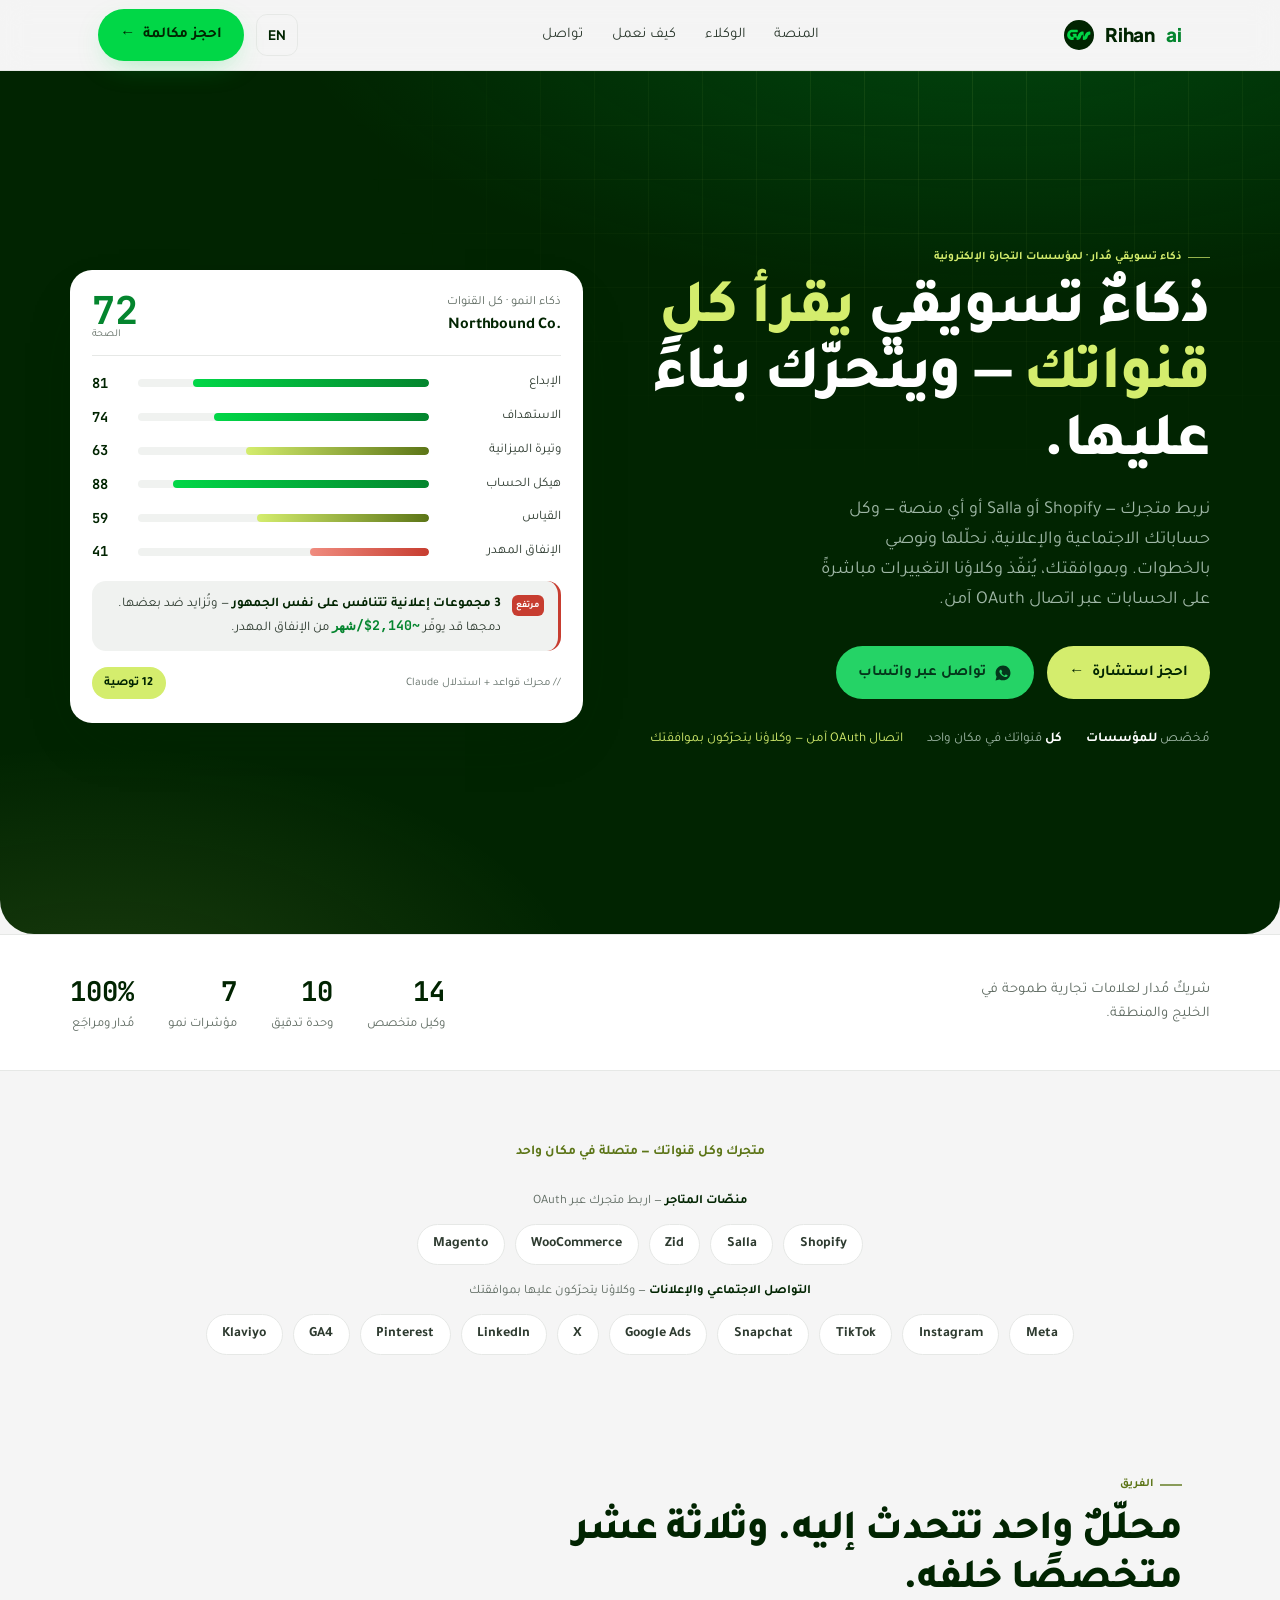
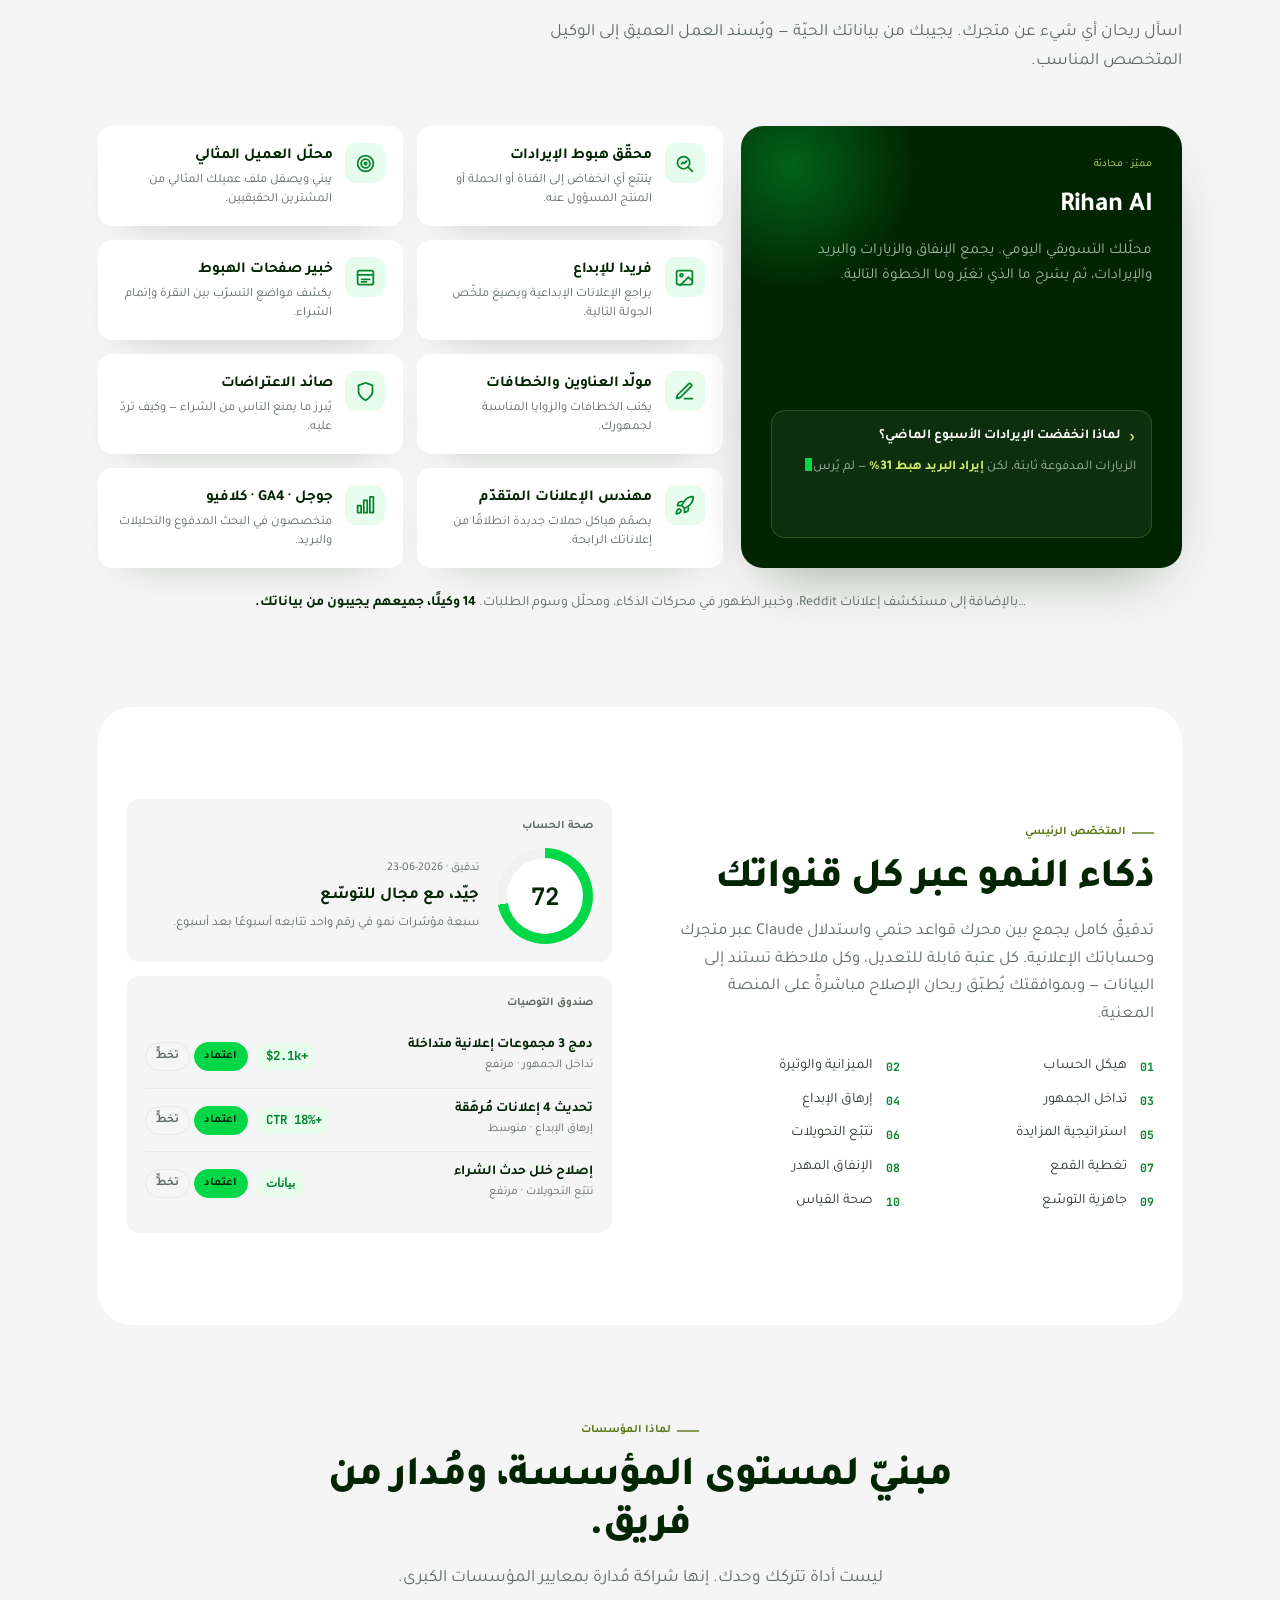
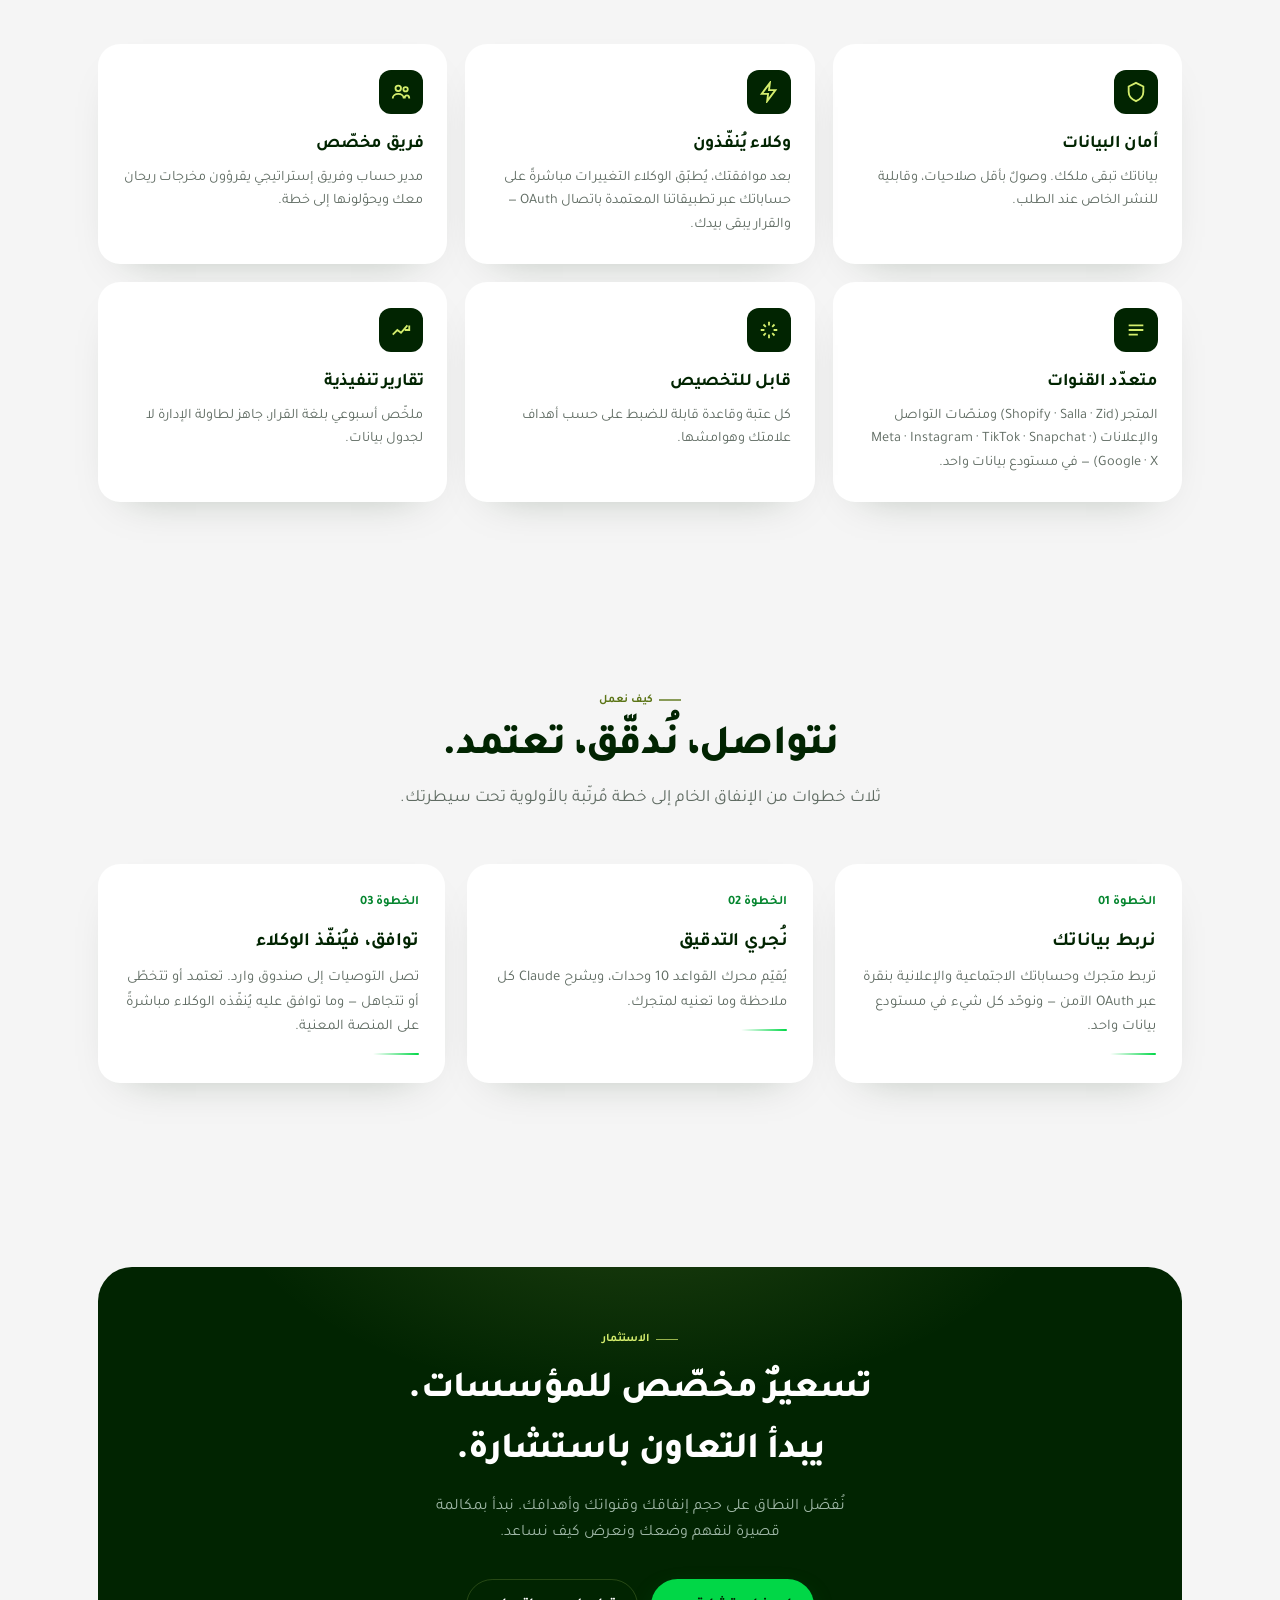
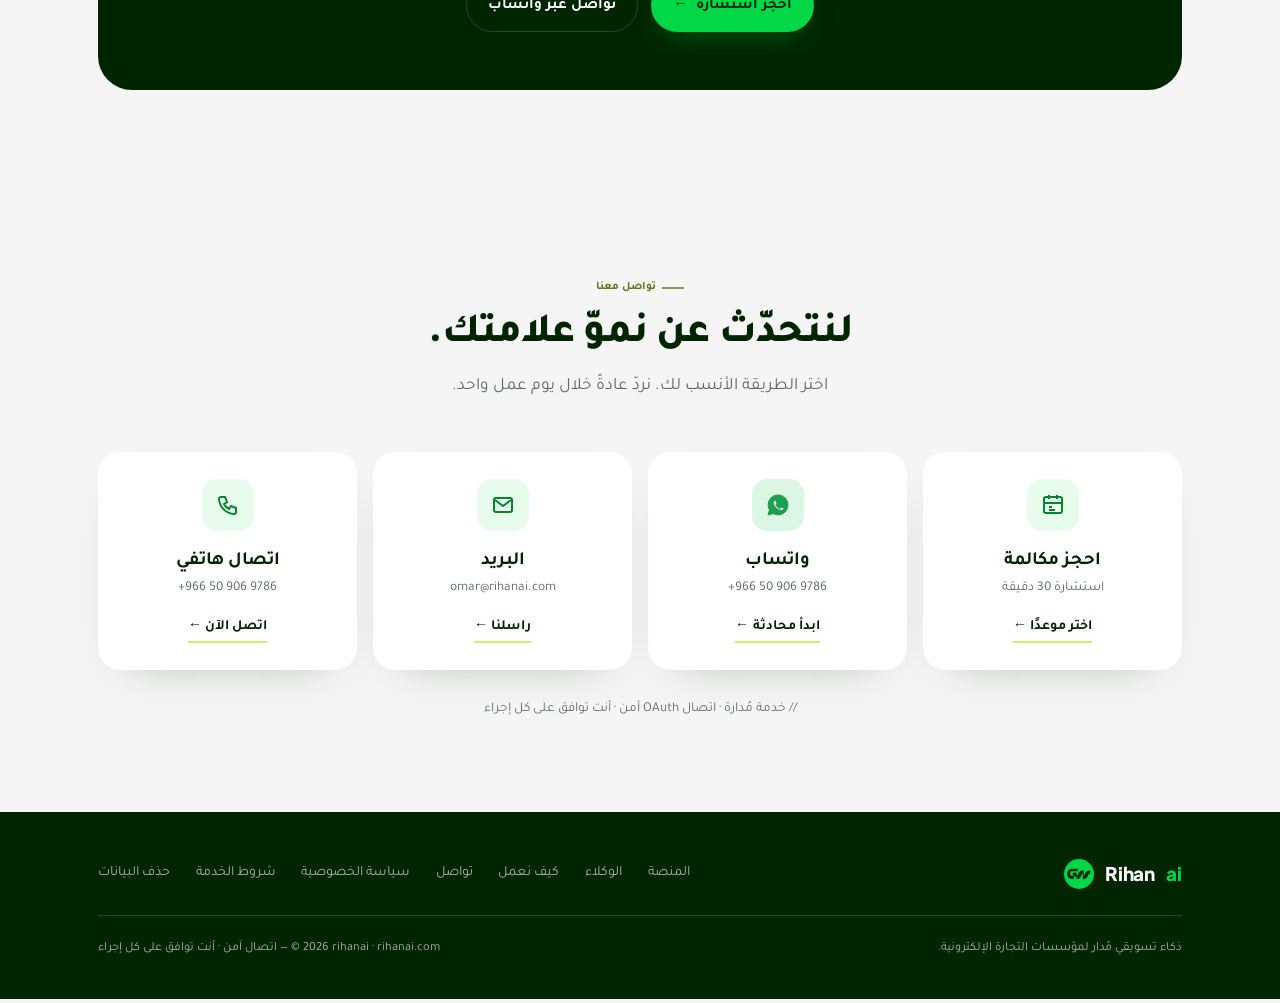
==== commit 75eecde3: "perf/seo: drop font preloads (fix ERR_TIMED_OUT console errors + 10s critical chain), trim 17->11 fo" ====
--- a/index.html
+++ b/index.html
@@ -10,9 +10,6 @@
 <meta property="og:description" content="A managed team of AI agents that connect your store and every social and ad channel, analyze them, recommend the moves, and — with your approval — act directly on the accounts via secure OAuth. For ambitious brands across the region." />
 <meta property="og:type" content="website" />
 <link rel="icon" href="data:image/svg+xml,%3Csvg xmlns='http://www.w3.org/2000/svg' viewBox='0 0 184 184'%3E%3Ccircle cx='92' cy='92' r='92' fill='%23012401'/%3E%3Cpath d='M45.5 59.5C19.6 61.5 3.6 109.6 43 122.8c.3.1.7.2 1 .2H56.5c1.7 0 3-1.3 3-3V110.5c0-1.7 1.3-3 3-3H74c1.7 0 3 1.3 3 3v9.1c0 1.8 1.6 3.2 3.4 3l8.2-1.1c6.4-1.5 11.9-6.5 14.9-15 2.7-7.6 4.7-13.6 9.1-15.5 1.5-.6 2.9.8 2.9 2.5l.1 26c0 1.8 1.6 3.3 3.4 3.1l10-1.1c.4 0 .7-.1 1-.3 4.1-2 10.8-5.5 13.5-12.8 3.5-9.5 6-16 10-18 1.4-.7 3.4-.6 5 0 1.7.2 3-1 3-2.6V73c0-1.7-1.3-3-3-3h-5c-5 .5-14.8 4.1-19.5 11-6.3 9.2-4.6 11.9-9.6 18.9-.3.4-.6.7-1.1.9-1.6.3-2.9-1.7-2.9-3.4V73c0-1.7-1.3-3-3-3h-7.1c-.2 0-.5 0-.7.1-4.9 1.3-15.4 6.3-20.6 16.4-6.6 13-4 14-6.6 14h-2c-1.7 0-3-1.3-3-3V87.5c0-1.7-1.3-3-3-3H56c-1.7 0-3 1.3-3 3v4.3c0 1.4 1 2.6 2.5 2.7l.5 0c1.4.2 2.5 1.3 2.5 2.8v2.2c0 1.7-1.3 3-3 3h-8.6c-.3 0-.5 0-.7-.1C38.5 99.9 32.9 82 44.9 75.3c.4-.2.9-.3 1.3-.3h35.3c1.7 0 3-1.3 3-3V62.5c0-1.7-1.3-3-3-3H45.5Z' fill='%2301D747'/%3E%3C/svg%3E" />
-<link rel="preload" as="font" type="font/woff2" href="fonts/tajawal-400-arabic.woff2" crossorigin />
-<link rel="preload" as="font" type="font/woff2" href="fonts/tajawal-700-arabic.woff2" crossorigin />
-<link rel="preload" as="font" type="font/woff2" href="fonts/tajawal-800-arabic.woff2" crossorigin />
 <style>
 /* self-hosted fonts */
 @font-face{
@@ -34,22 +31,6 @@
 @font-face{
   font-family:'Tajawal';
   font-style:normal;
-  font-weight:500;
-  font-display:optional;
-  src:url(fonts/tajawal-500-arabic.woff2) format('woff2');
-  unicode-range:U+0600-06FF, U+0750-077F, U+0870-088E, U+0890-0891, U+0897-08E1, U+08E3-08FF, U+200C-200E, U+2010-2011, U+204F, U+2E41, U+FB50-FDFF, U+FE70-FE74, U+FE76-FEFC, U+102E0-102FB, U+10E60-10E7E, U+10EC2-10EC4, U+10EFC-10EFF, U+1EE00-1EE03, U+1EE05-1EE1F, U+1EE21-1EE22, U+1EE24, U+1EE27, U+1EE29-1EE32, U+1EE34-1EE37, U+1EE39, U+1EE3B, U+1EE42, U+1EE47, U+1EE49, U+1EE4B, U+1EE4D-1EE4F, U+1EE51-1EE52, U+1EE54, U+1EE57, U+1EE59, U+1EE5B, U+1EE5D, U+1EE5F, U+1EE61-1EE62, U+1EE64, U+1EE67-1EE6A, U+1EE6C-1EE72, U+1EE74-1EE77, U+1EE79-1EE7C, U+1EE7E, U+1EE80-1EE89, U+1EE8B-1EE9B, U+1EEA1-1EEA3, U+1EEA5-1EEA9, U+1EEAB-1EEBB, U+1EEF0-1EEF1;
-}
-@font-face{
-  font-family:'Tajawal';
-  font-style:normal;
-  font-weight:500;
-  font-display:optional;
-  src:url(fonts/tajawal-500-latin.woff2) format('woff2');
-  unicode-range:U+0000-00FF, U+0131, U+0152-0153, U+02BB-02BC, U+02C6, U+02DA, U+02DC, U+0304, U+0308, U+0329, U+2000-206F, U+20AC, U+2122, U+2191, U+2193, U+2212, U+2215, U+FEFF, U+FFFD;
-}
-@font-face{
-  font-family:'Tajawal';
-  font-style:normal;
   font-weight:700;
   font-display:optional;
   src:url(fonts/tajawal-700-arabic.woff2) format('woff2');
@@ -90,22 +71,6 @@
 @font-face{
   font-family:'Plus Jakarta Sans';
   font-style:normal;
-  font-weight:500;
-  font-display:optional;
-  src:url(fonts/plusjakartasans-500-latin.woff2) format('woff2');
-  unicode-range:U+0000-00FF, U+0131, U+0152-0153, U+02BB-02BC, U+02C6, U+02DA, U+02DC, U+0304, U+0308, U+0329, U+2000-206F, U+20AC, U+2122, U+2191, U+2193, U+2212, U+2215, U+FEFF, U+FFFD;
-}
-@font-face{
-  font-family:'Plus Jakarta Sans';
-  font-style:normal;
-  font-weight:600;
-  font-display:optional;
-  src:url(fonts/plusjakartasans-600-latin.woff2) format('woff2');
-  unicode-range:U+0000-00FF, U+0131, U+0152-0153, U+02BB-02BC, U+02C6, U+02DA, U+02DC, U+0304, U+0308, U+0329, U+2000-206F, U+20AC, U+2122, U+2191, U+2193, U+2212, U+2215, U+FEFF, U+FFFD;
-}
-@font-face{
-  font-family:'Plus Jakarta Sans';
-  font-style:normal;
   font-weight:700;
   font-display:optional;
   src:url(fonts/plusjakartasans-700-latin.woff2) format('woff2');
@@ -122,25 +87,9 @@
 @font-face{
   font-family:'JetBrains Mono';
   font-style:normal;
-  font-weight:400;
-  font-display:optional;
-  src:url(fonts/jetbrainsmono-400-latin.woff2) format('woff2');
-  unicode-range:U+0000-00FF, U+0131, U+0152-0153, U+02BB-02BC, U+02C6, U+02DA, U+02DC, U+0304, U+0308, U+0329, U+2000-206F, U+20AC, U+2122, U+2191, U+2193, U+2212, U+2215, U+FEFF, U+FFFD;
-}
-@font-face{
-  font-family:'JetBrains Mono';
-  font-style:normal;
   font-weight:500;
   font-display:optional;
   src:url(fonts/jetbrainsmono-500-latin.woff2) format('woff2');
-  unicode-range:U+0000-00FF, U+0131, U+0152-0153, U+02BB-02BC, U+02C6, U+02DA, U+02DC, U+0304, U+0308, U+0329, U+2000-206F, U+20AC, U+2122, U+2191, U+2193, U+2212, U+2215, U+FEFF, U+FFFD;
-}
-@font-face{
-  font-family:'JetBrains Mono';
-  font-style:normal;
-  font-weight:600;
-  font-display:optional;
-  src:url(fonts/jetbrainsmono-600-latin.woff2) format('woff2');
   unicode-range:U+0000-00FF, U+0131, U+0152-0153, U+02BB-02BC, U+02C6, U+02DA, U+02DC, U+0304, U+0308, U+0329, U+2000-206F, U+20AC, U+2122, U+2191, U+2193, U+2212, U+2215, U+FEFF, U+FFFD;
 }
 @font-face{
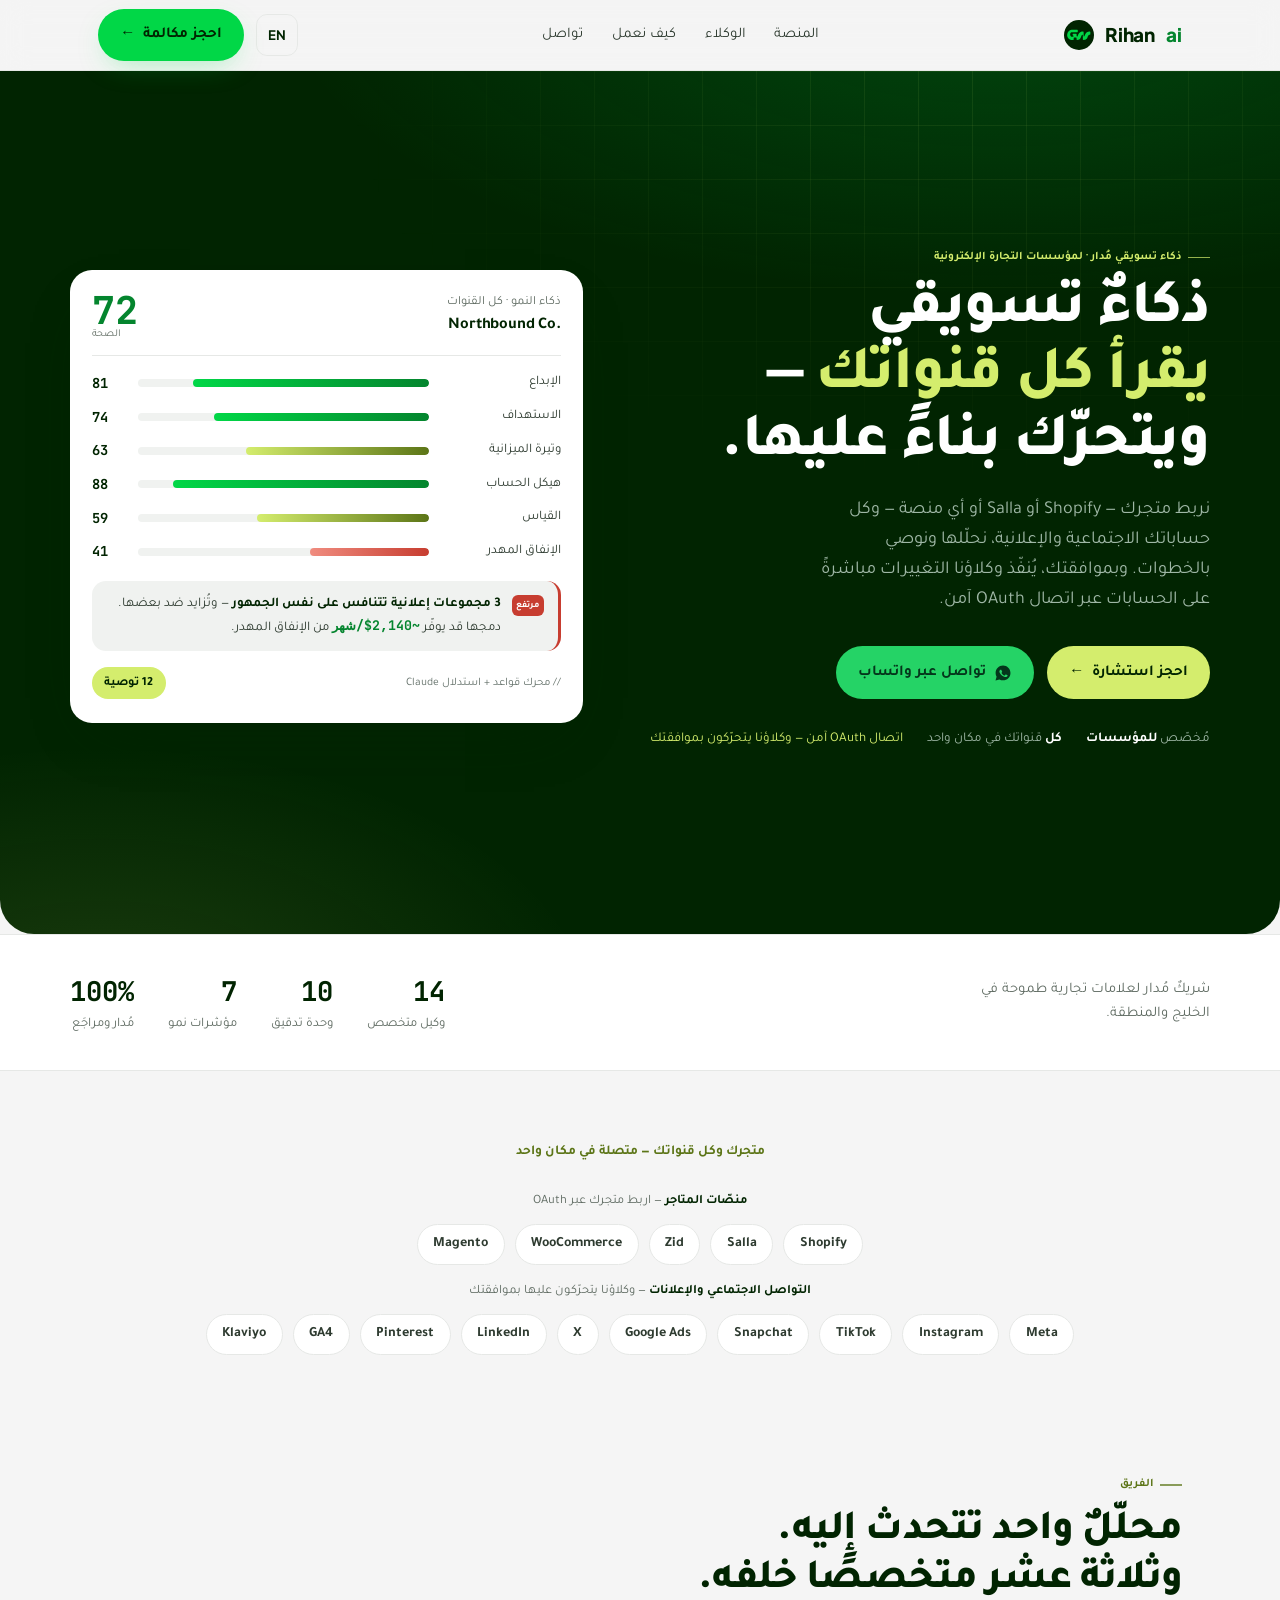
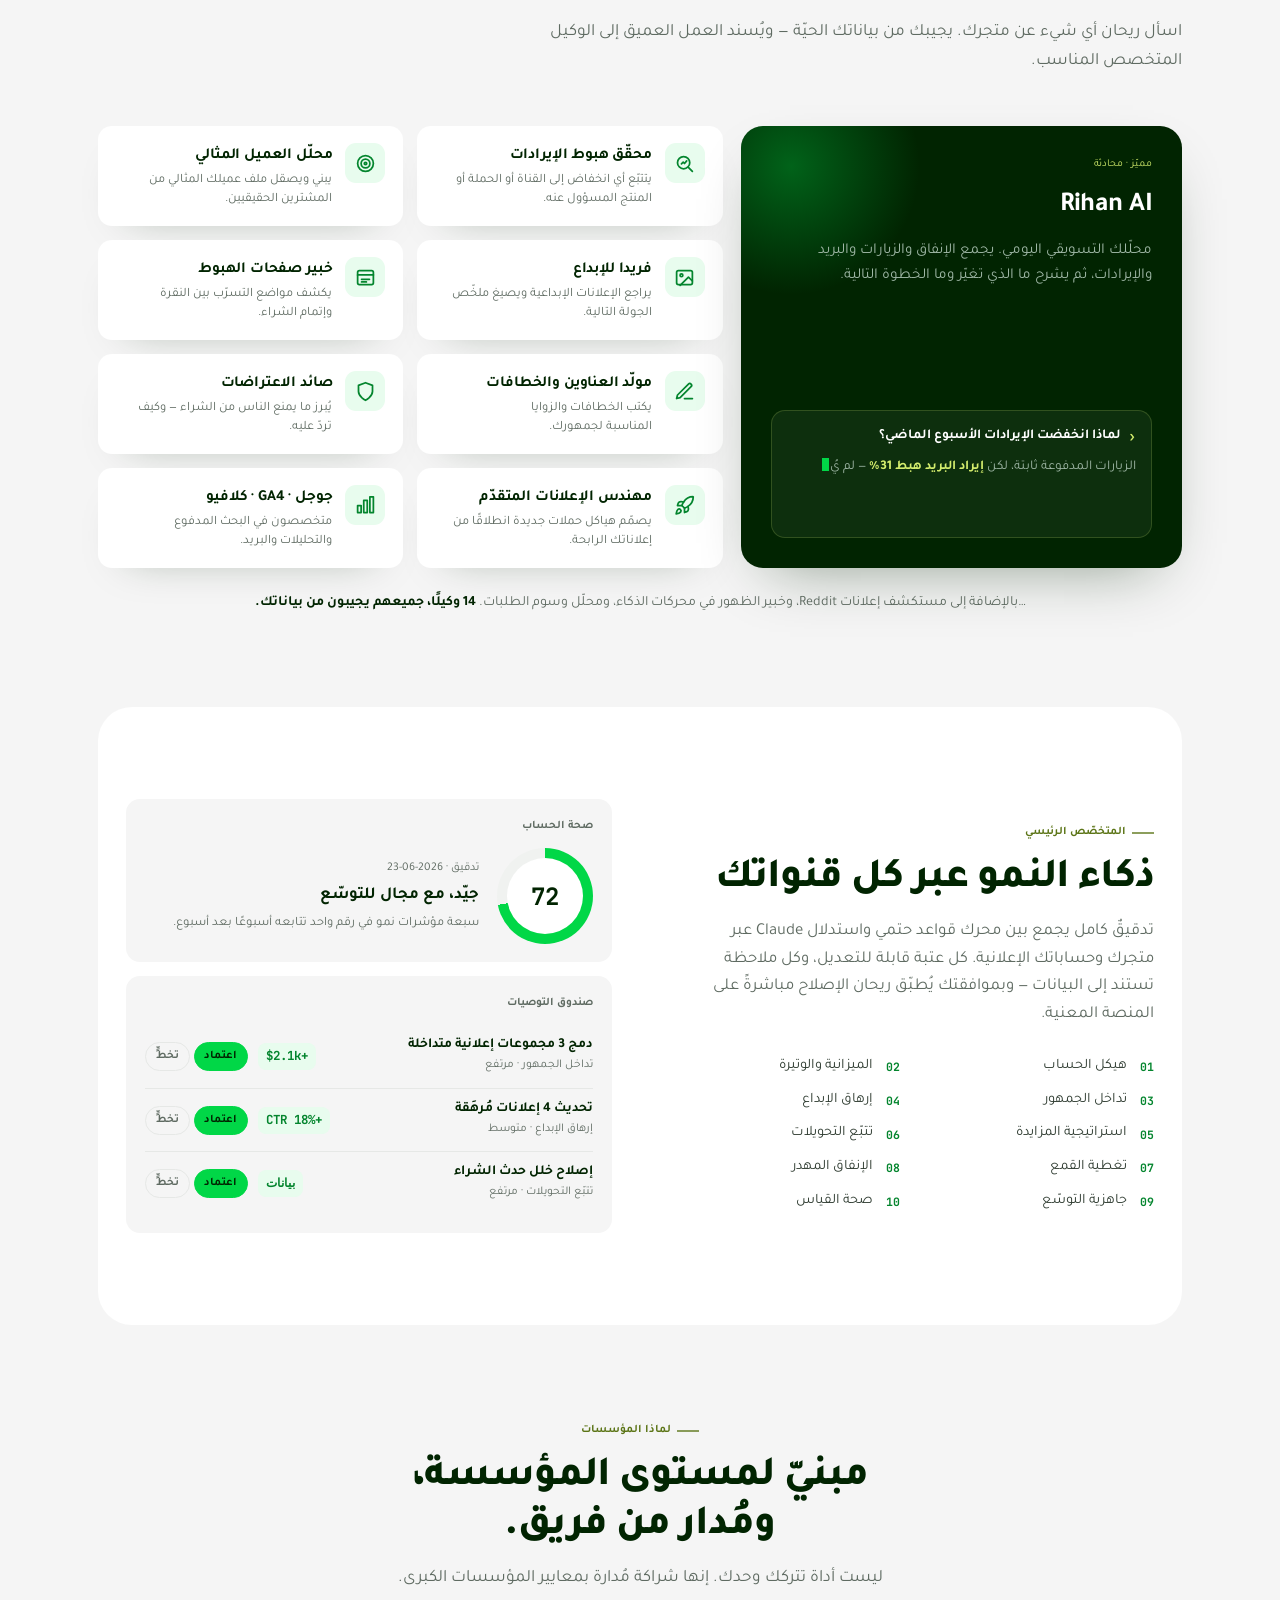
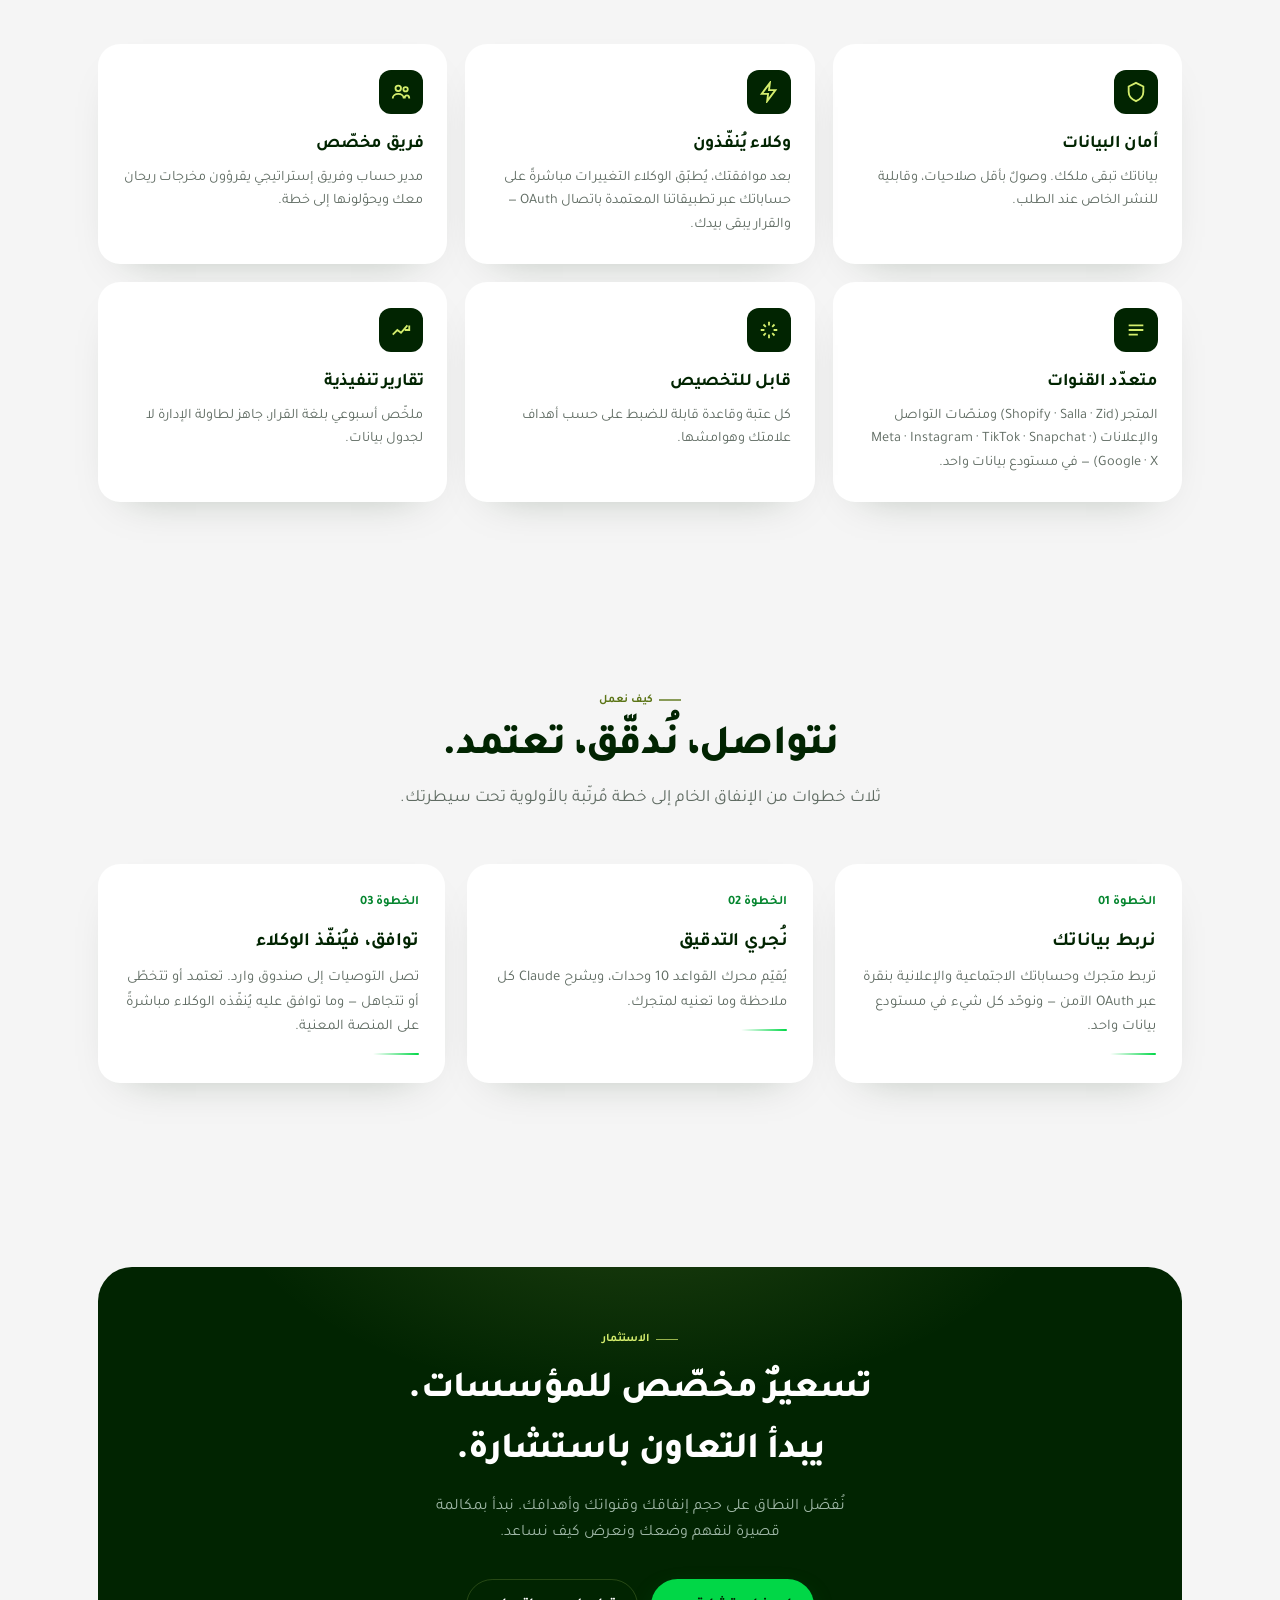
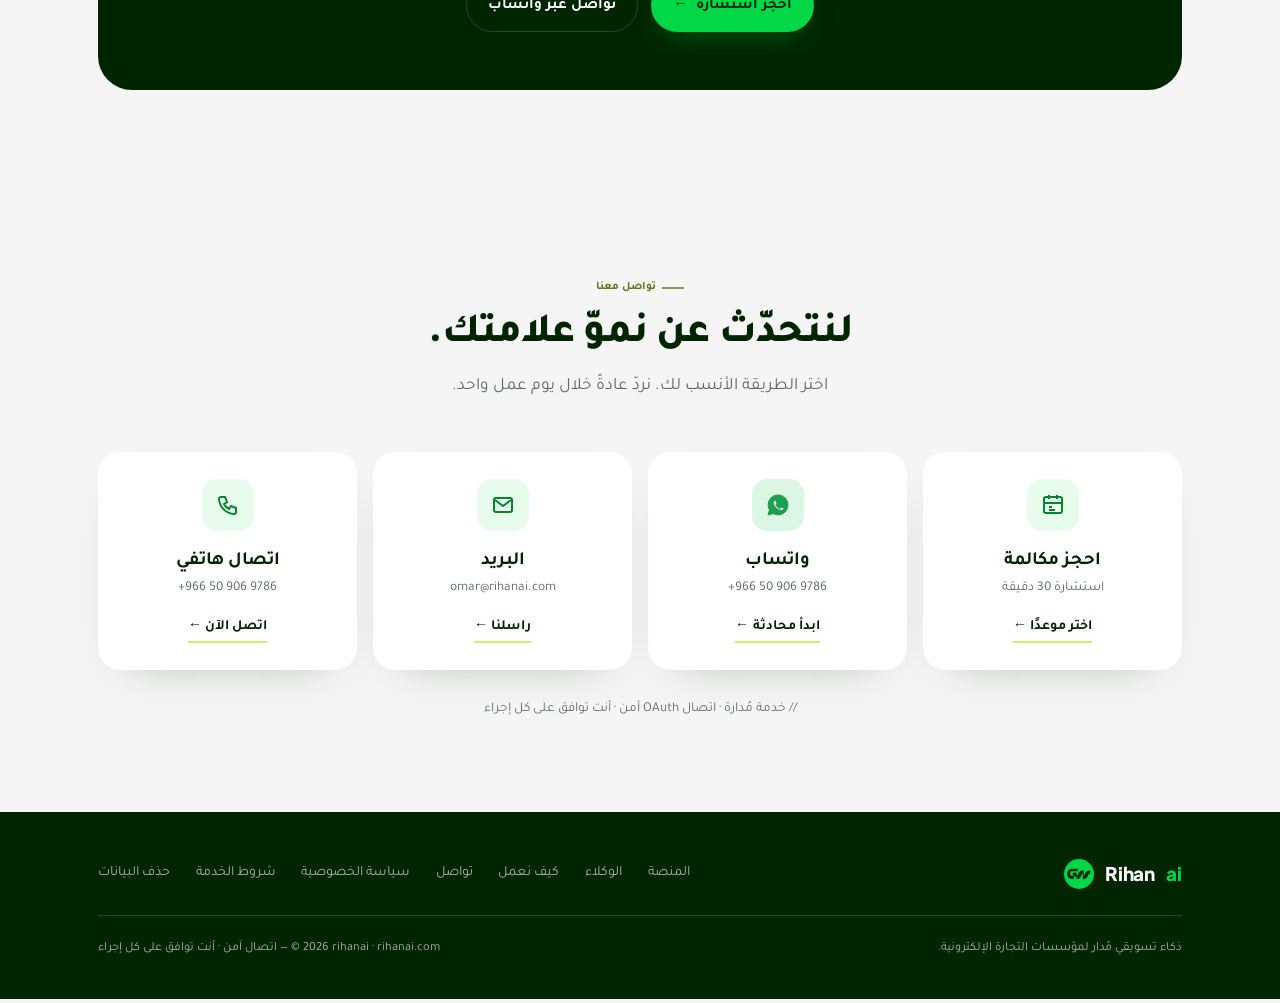
==== commit 4c1b1352: "polish: apply make-interfaces-feel-better — scale-on-press, specific transitions (no transition:all)" ====
--- a/index.html
+++ b/index.html
@@ -118,11 +118,13 @@
   }
   *{box-sizing:border-box;margin:0;padding:0}
   html{scroll-behavior:smooth}
-  body{font-family:var(--font-ar);background:var(--canvas);color:var(--ink);line-height:1.65;-webkit-font-smoothing:antialiased;text-rendering:optimizeLegibility;overflow-x:hidden}
+  body{font-family:var(--font-ar);background:var(--canvas);color:var(--ink);line-height:1.65;-webkit-font-smoothing:antialiased;-moz-osx-font-smoothing:grayscale;text-rendering:optimizeLegibility;overflow-x:hidden}
   .skip{position:absolute;top:-100%;left:1rem;z-index:999;background:var(--ink);color:#fff;padding:.75em 1.2em;border-radius:0 0 var(--radius-sm) var(--radius-sm);font-weight:700;transition:top .15s}
   .skip:focus{top:0;color:var(--lime)}
   html[lang="en"] body{font-family:var(--font-en);line-height:1.55}
   a{color:inherit;text-decoration:none}
+  h1,h2,h3,h4{text-wrap:balance}
+  p{text-wrap:pretty}
   .wrap{max-width:var(--maxw);margin:0 auto;padding:0 28px}
 
   /* ---------- shared ---------- */
@@ -147,6 +149,7 @@
   .btn-ghost.on-dark:hover{border-color:var(--lime);color:var(--lime)}
   .btn svg{width:18px;height:18px;display:block}
 
+  .btn:active,.lang:active{transform:scale(.96)}
   .arrow{display:inline-block;transition:transform .18s ease}
   .btn:hover .arrow{transform:translateX(3px)}
   html[dir="rtl"] .arrow{transform:scaleX(-1)}
@@ -162,7 +165,7 @@
   .nav-links a.lnk{font-size:.92rem;font-weight:500;color:var(--ink-soft);transition:color .15s}
   .nav-links a.lnk:hover{color:var(--ink)}
   .nav-cta{display:flex;align-items:center;gap:.7rem}
-  .lang{font-family:var(--font-en);font-weight:700;font-size:.82rem;border:1.5px solid var(--hairline);background:transparent;color:var(--ink);width:42px;height:42px;border-radius:11px;cursor:pointer;transition:.15s}
+  .lang{font-family:var(--font-en);font-weight:700;font-size:.82rem;border:1.5px solid var(--hairline);background:transparent;color:var(--ink);width:42px;height:42px;border-radius:11px;cursor:pointer;transition:border-color .15s, color .15s, transform .12s}
   .lang:hover{border-color:var(--ink)}
   .nav-toggle{display:none}
 
@@ -198,7 +201,7 @@
   .bar > i.g{background:linear-gradient(90deg,var(--green),var(--green-700))}
   .bar > i.l{background:linear-gradient(90deg,var(--lime),var(--lime-deep))}
   .bar > i.c{background:linear-gradient(90deg,#F08C7F,var(--coral))}
-  .score-row .v{font-family:var(--mono);font-size:.86rem;font-weight:600;text-align:end;color:var(--ink)}
+  .score-row .v{font-family:var(--mono);font-size:.86rem;font-weight:600;text-align:end;color:var(--ink);font-variant-numeric:tabular-nums}
   .finding{margin-top:14px;background:var(--surface-soft);border-radius:var(--radius-sm);padding:13px 14px;display:flex;gap:11px;align-items:flex-start;border-inline-start:3px solid var(--coral)}
   .finding .sev{font-family:var(--mono);font-size:.58rem;font-weight:700;letter-spacing:.1em;text-transform:uppercase;color:#fff;background:var(--coral);padding:.3em .5em;border-radius:6px;flex:none;margin-top:1px}
   html[lang="ar"] .finding .sev{font-family:var(--font-ar);letter-spacing:0}
@@ -288,10 +291,11 @@
 .rec .body .s{font-size:.74rem;color:var(--muted);margin-top:1px}
 .rec .impact{font-family:var(--mono);font-size:.78rem;font-weight:700;color:var(--green-700);background:var(--tint);padding:.25em .65em;border-radius:8px;white-space:nowrap}
 .rec .act{display:flex;gap:4px;flex-shrink:0}
-.chip{font-size:.72rem;font-weight:700;padding:.35em .85em;border-radius:999px;border:1.5px solid var(--hairline);background:#fff;color:var(--ink-soft);cursor:pointer;transition:.15s;white-space:nowrap}
+.chip{font-size:.72rem;font-weight:700;padding:.35em .85em;border-radius:999px;border:1.5px solid var(--hairline);background:#fff;color:var(--ink-soft);cursor:pointer;transition:transform .15s, box-shadow .15s;white-space:nowrap}
 .chip.ok{background:var(--green);border-color:var(--green);color:var(--ink)}
 .chip.chip-ghost{border-color:var(--hairline);background:transparent;color:var(--muted)}
 .chip:hover{transform:translateY(-1px);box-shadow:0 4px 12px -6px rgba(1,36,1,.2)}
+.chip:active{transform:scale(.96)}
   .gauge{display:flex;align-items:center;gap:18px}
   .ring{--p:0;width:96px;height:96px;border-radius:50%;flex:none;background:conic-gradient(var(--green) calc(var(--p)*1%), var(--surface-soft) 0);display:grid;place-items:center;position:relative;transition:--p 1.2s ease}
   .ring::before{content:"";position:absolute;inset:10px;background:var(--surface);border-radius:50%}
@@ -360,8 +364,9 @@
   .modal-backdrop{position:absolute;inset:0;background:rgba(1,36,1,.55);backdrop-filter:blur(5px)}
   .modal-box{position:absolute;top:50%;left:50%;transform:translate(-50%,-50%);width:min(540px,calc(100vw - 28px));height:min(760px,calc(100vh - 36px));display:flex;flex-direction:column;overflow:hidden;background:var(--surface);border-radius:20px;box-shadow:0 40px 90px -24px rgba(1,36,1,.6)}
   .modal-head{flex:none;display:flex;align-items:center;justify-content:space-between;gap:1rem;padding:15px 20px;border-bottom:1px solid var(--hairline);font-weight:700;font-size:1.02rem}
-  .modal-x{border:none;background:var(--surface-soft);color:var(--ink);width:34px;height:34px;border-radius:9px;font-size:1.25rem;line-height:1;cursor:pointer;transition:.15s}
+  .modal-x{border:none;background:var(--surface-soft);color:var(--ink);width:40px;height:40px;border-radius:10px;font-size:1.25rem;line-height:1;cursor:pointer;transition:background .15s, transform .12s}
   .modal-x:hover{background:var(--hairline)}
+  .modal-x:active{transform:scale(.96)}
   .modal-frame{flex:1;min-height:0;overflow:auto;-webkit-overflow-scrolling:touch;padding:6px 14px 16px}
   .modal-frame iframe{width:100%;border:none}
 
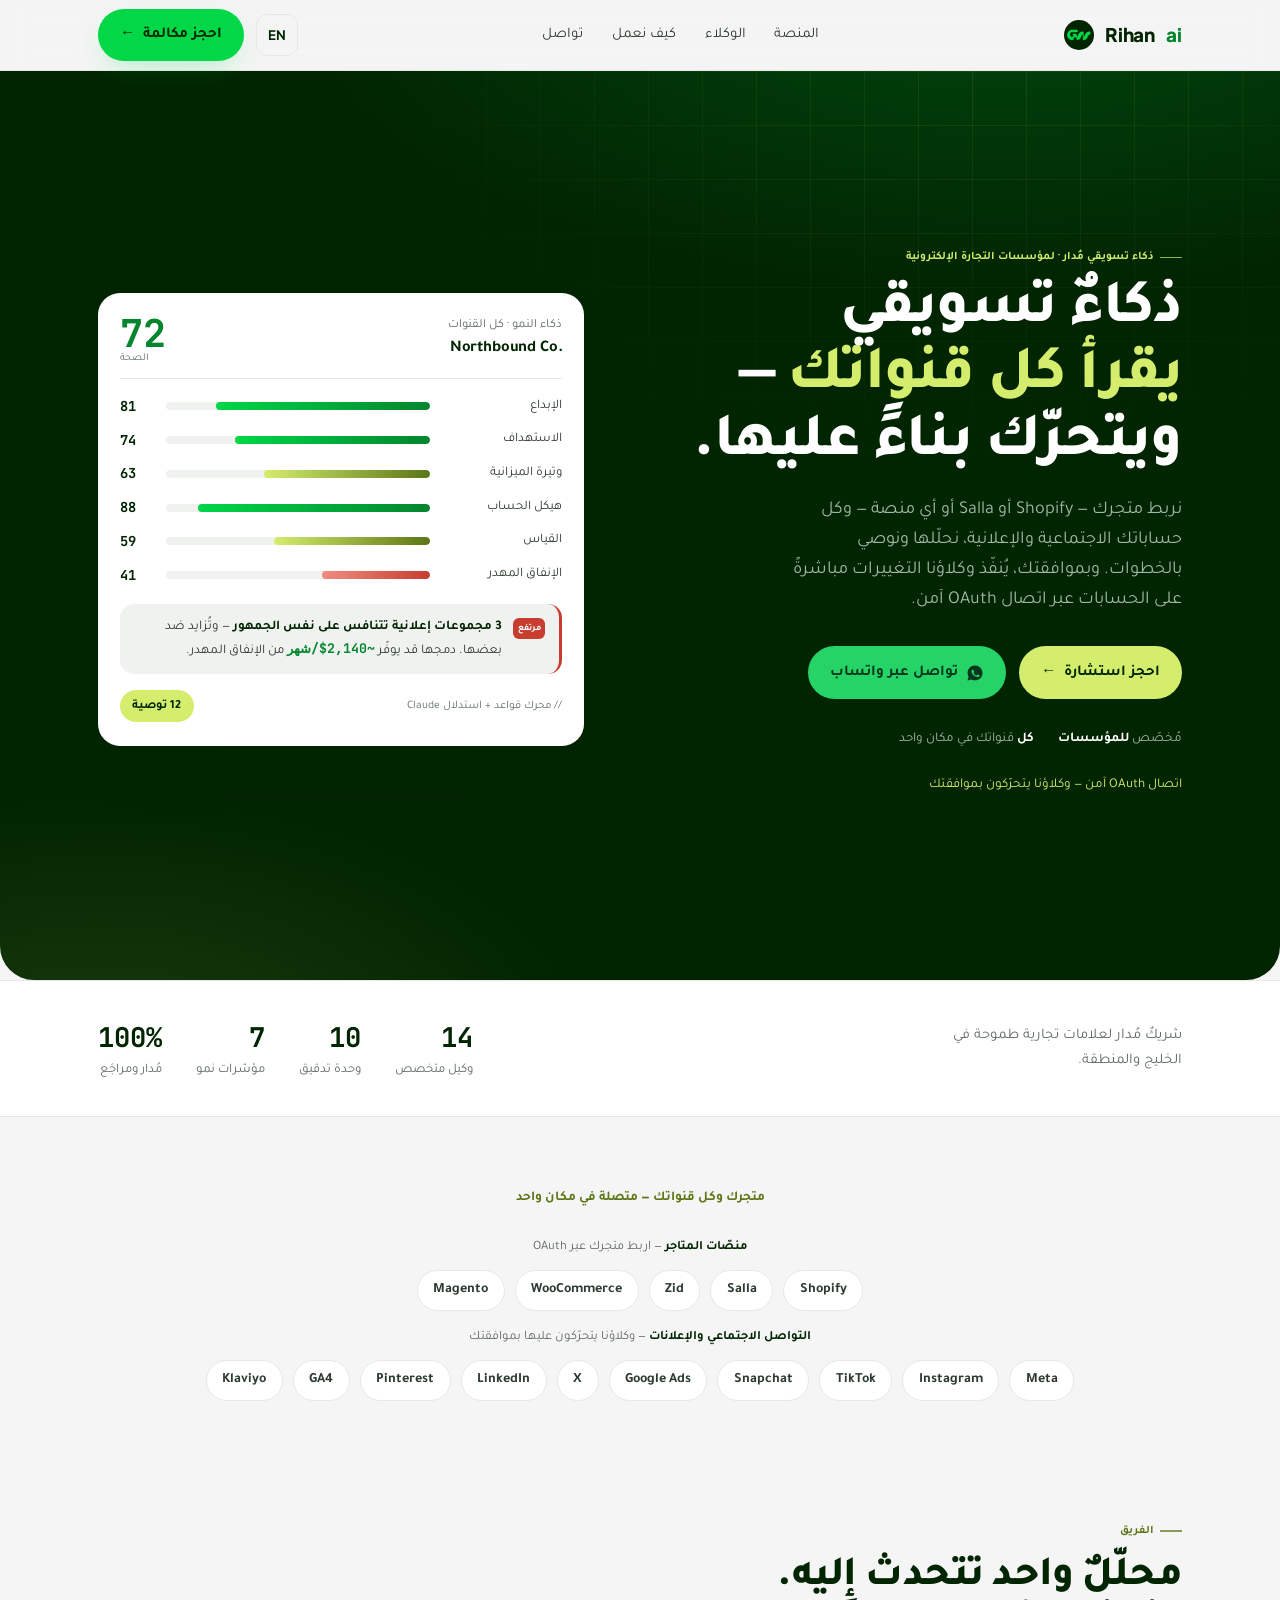
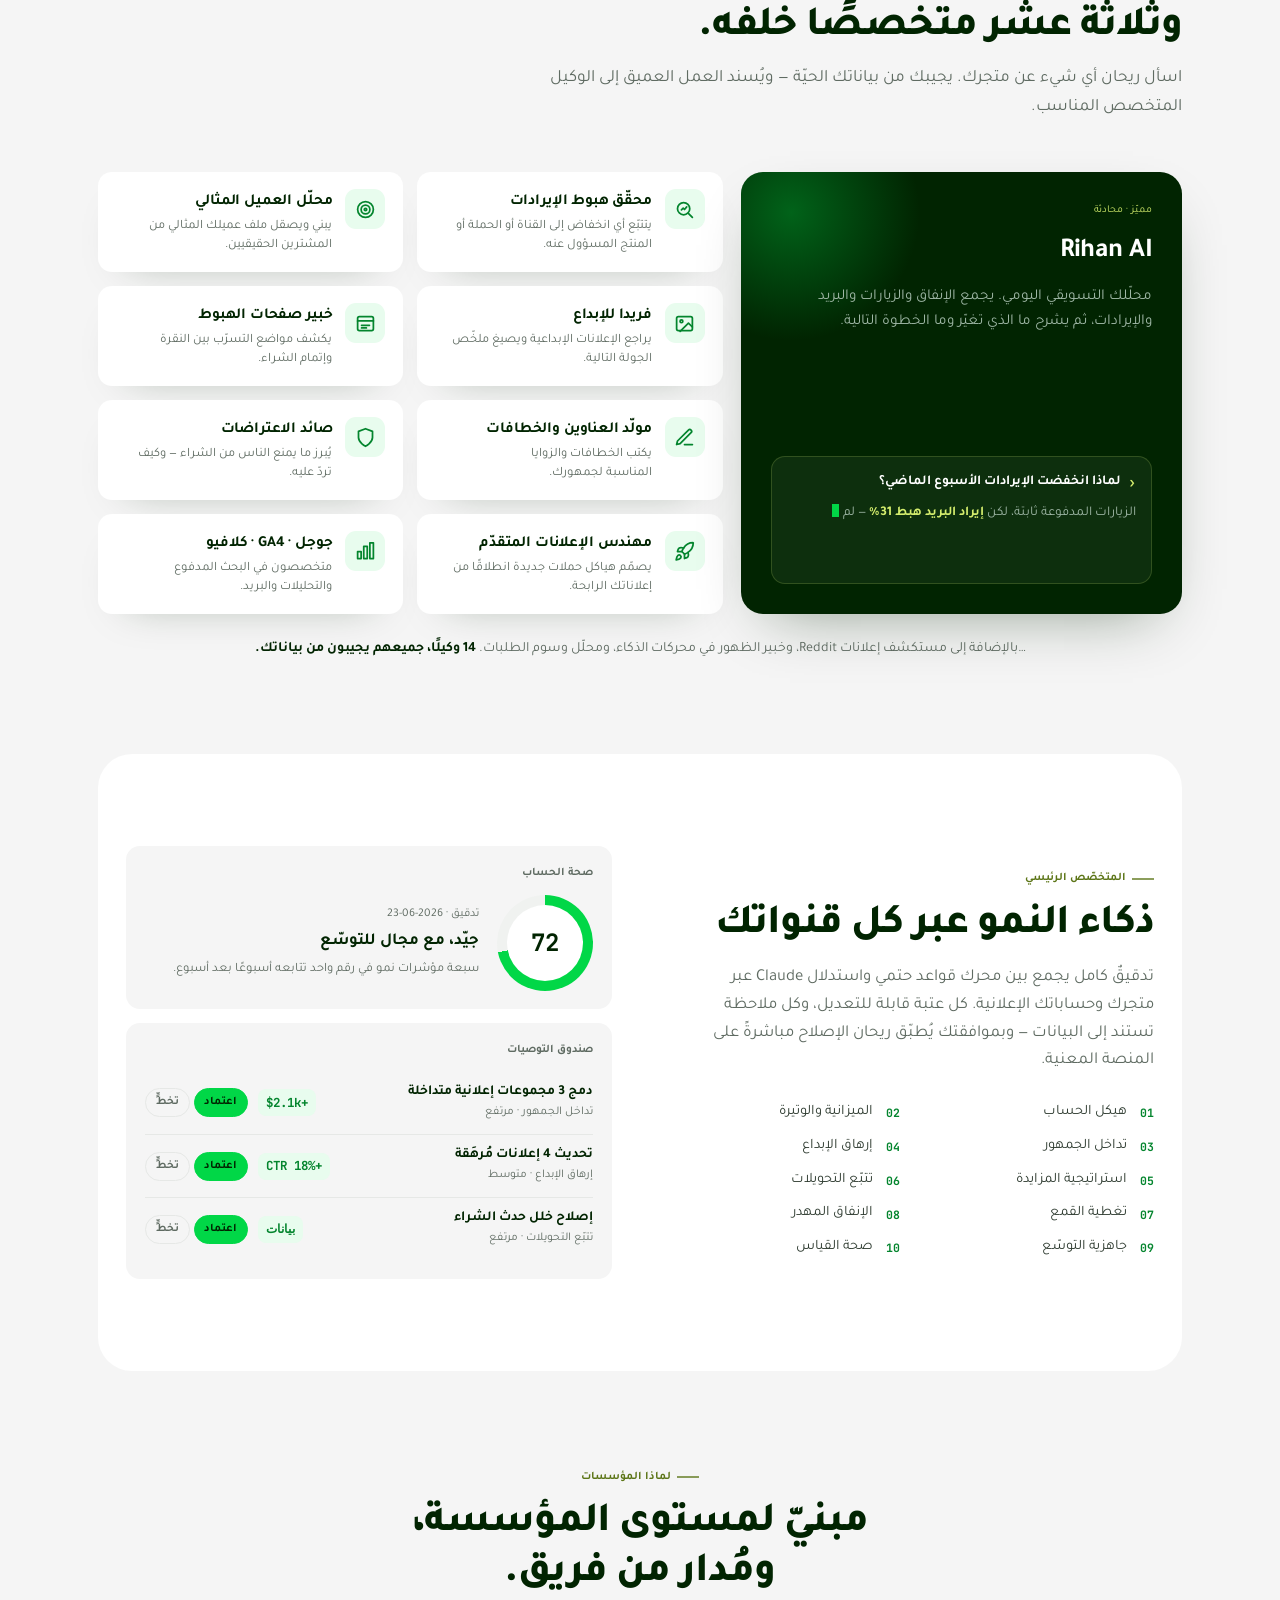
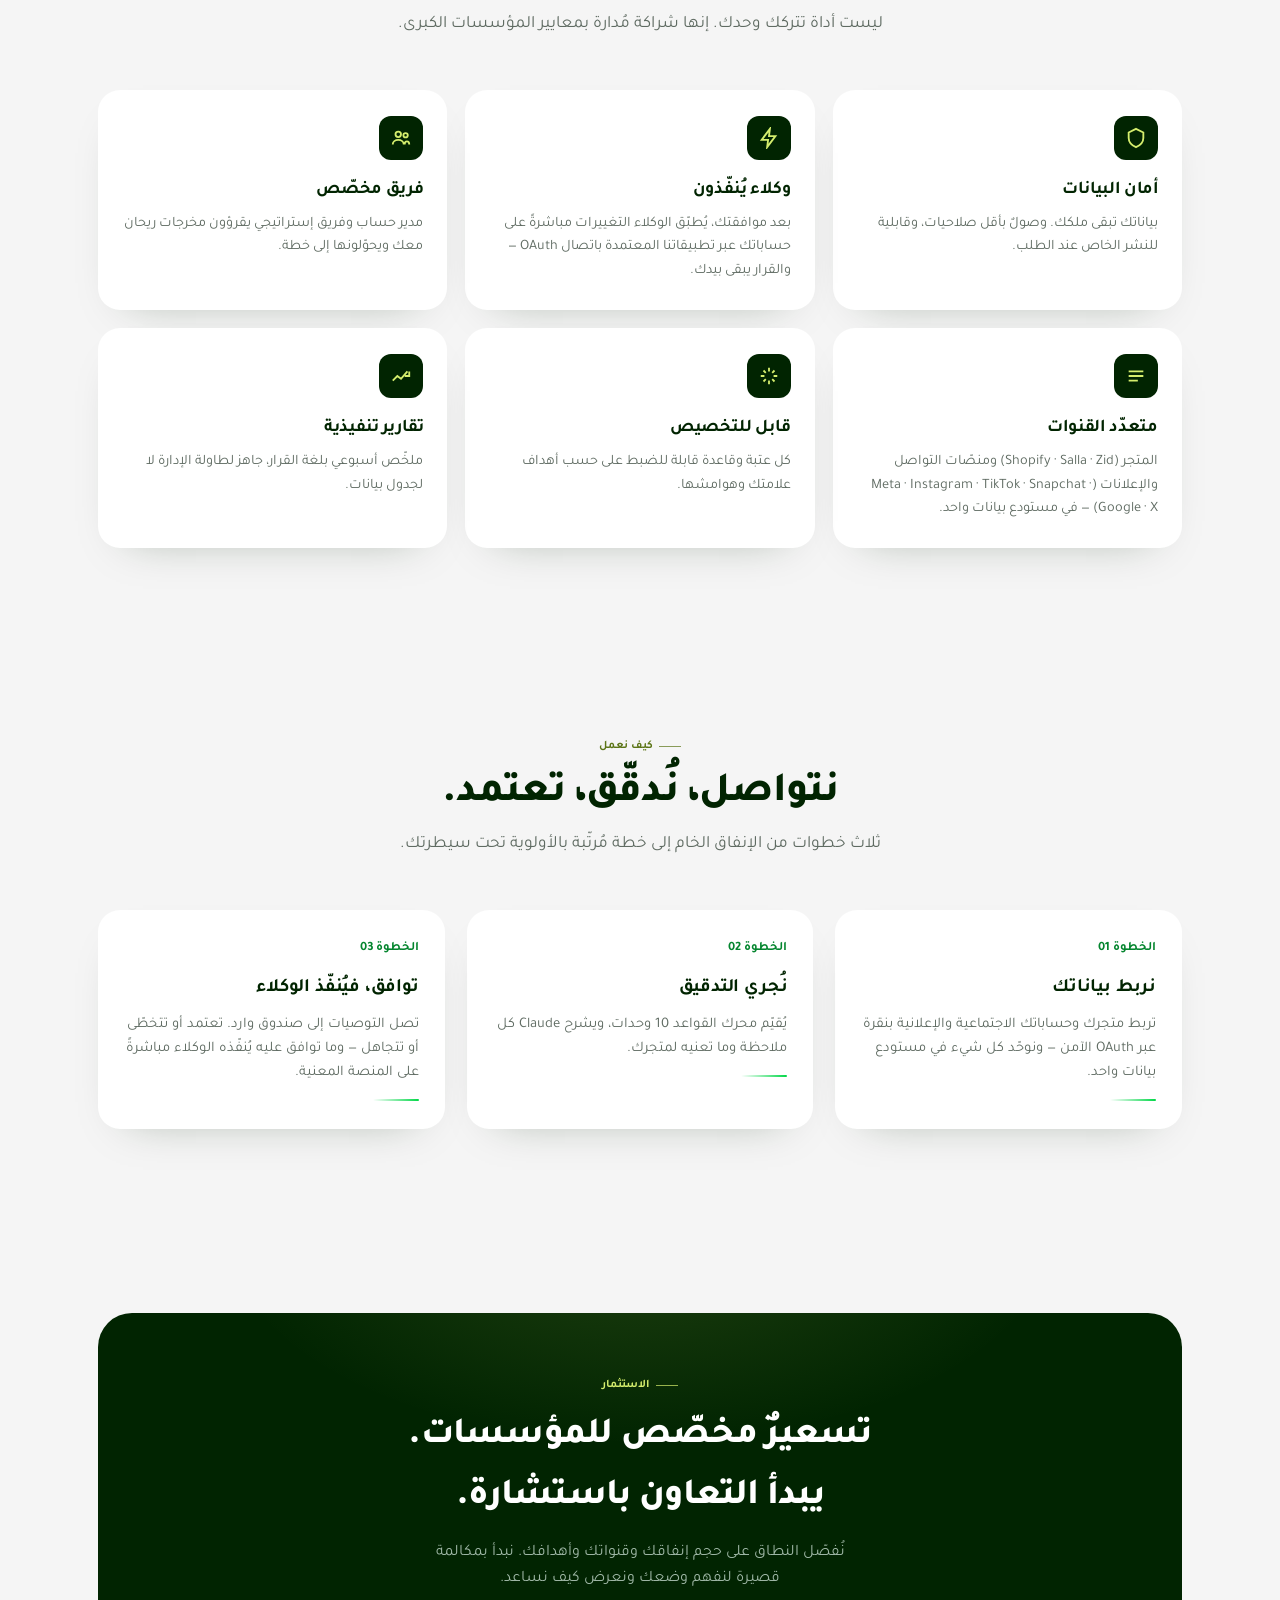
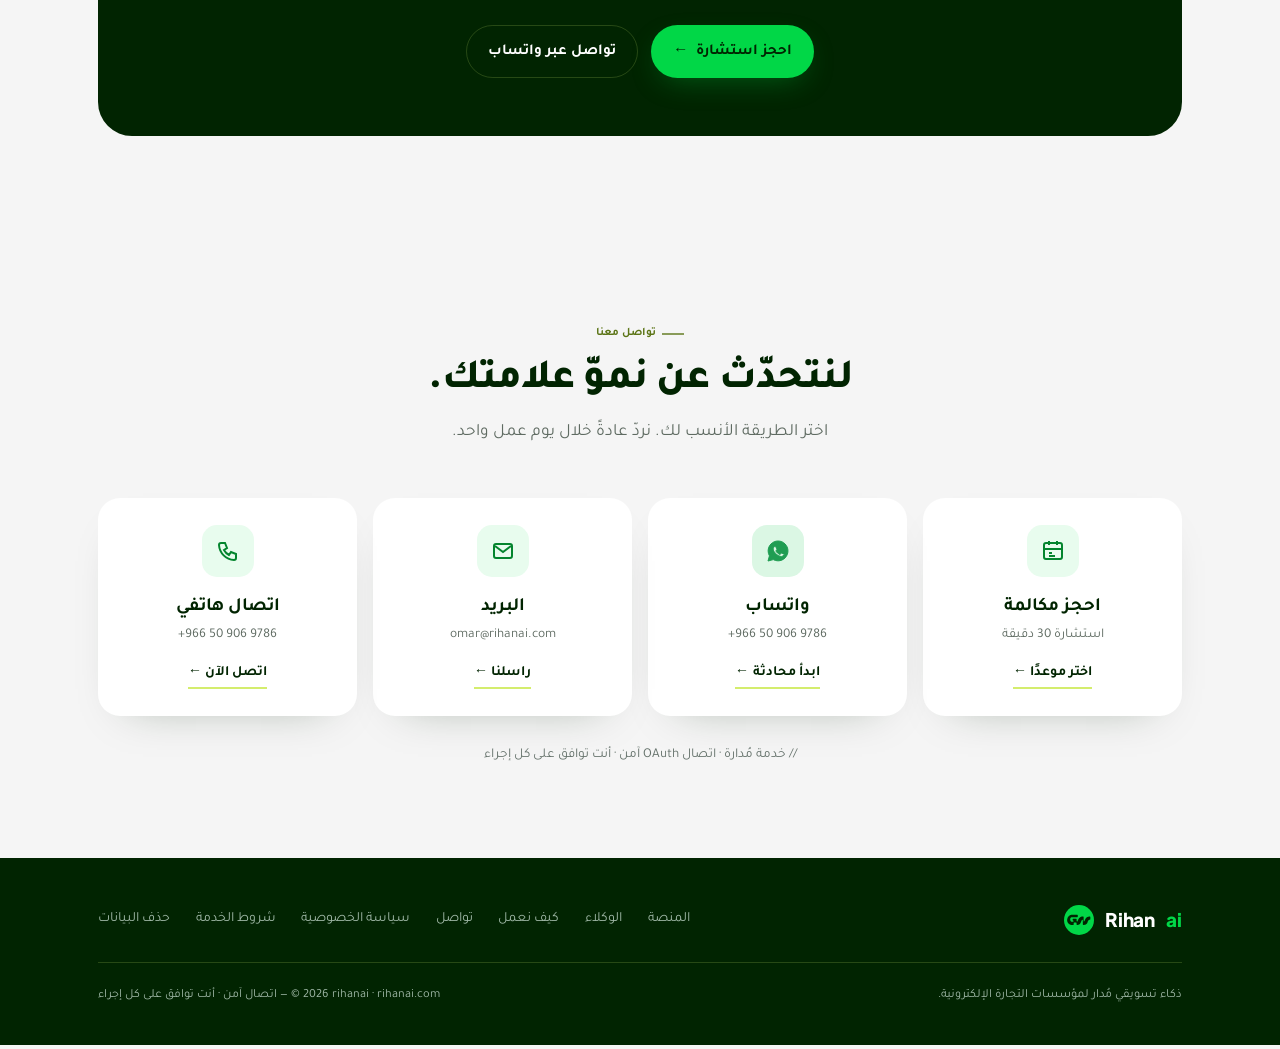
==== commit a13a4ce3: "fix: restore horizontal gutter on hero-inner and cred-inner The padding shorthands on .hero-inner an" ====
--- a/index.html
+++ b/index.html
@@ -118,14 +118,17 @@
   }
   *{box-sizing:border-box;margin:0;padding:0}
   html{scroll-behavior:smooth}
-  body{font-family:var(--font-ar);background:var(--canvas);color:var(--ink);line-height:1.65;-webkit-font-smoothing:antialiased;-moz-osx-font-smoothing:grayscale;text-rendering:optimizeLegibility;overflow-x:hidden}
-  .skip{position:absolute;top:-100%;left:1rem;z-index:999;background:var(--ink);color:#fff;padding:.75em 1.2em;border-radius:0 0 var(--radius-sm) var(--radius-sm);font-weight:700;transition:top .15s}
+  body{font-family:var(--font-ar);background:var(--canvas);color:var(--ink);line-height:1.65;-webkit-font-smoothing:antialiased;-moz-osx-font-smoothing:grayscale;text-rendering:optimizeLegibility;overflow-x:clip}
+  .skip{position:absolute;top:-100%;inset-inline-start:1rem;z-index:999;background:var(--ink);color:#fff;padding:.75em 1.2em;border-radius:0 0 var(--radius-sm) var(--radius-sm);font-weight:700;transition:top .15s}
   .skip:focus{top:0;color:var(--lime)}
   html[lang="en"] body{font-family:var(--font-en);line-height:1.55}
   a{color:inherit;text-decoration:none}
   h1,h2,h3,h4{text-wrap:balance}
   p{text-wrap:pretty}
   .wrap{max-width:var(--maxw);margin:0 auto;padding:0 28px}
+  /* mobile hardening: stop flex/grid children blowing past the viewport + break long words */
+  .hero-inner>*,.meta-grid>*,.agents-grid>*,.specialists>*,.feat-grid>*,.steps>*,.channels>*,.cred-inner>*,.cred .stats>*,.modlist>*,.rec>*,.gauge>*,.foot-inner>*{min-width:0}
+  .hero h1,.sec-head h2,.meta h2,.pricing h2,.featured h3,.feat h3,.step h3,.lede,.sec-head p,.featured p,.acard p,.feat p,.step p{overflow-wrap:break-word}
 
   /* ---------- shared ---------- */
   .eyebrow{font-family:var(--mono);font-size:.72rem;font-weight:600;letter-spacing:.22em;text-transform:uppercase;color:var(--lime-deep);display:inline-flex;align-items:center;gap:.55em}
@@ -172,7 +175,7 @@
   /* ---------- hero ---------- */
   .hero{position:relative;background:radial-gradient(1200px 520px at 78% -10%, rgba(1,215,71,.20), transparent 60%),radial-gradient(900px 500px at 8% 110%, rgba(212,237,109,.12), transparent 55%),var(--ink);color:#fff;overflow:hidden;border-bottom-left-radius:34px;border-bottom-right-radius:34px}
   .hero::after{content:"";position:absolute;inset:0;pointer-events:none;background-image:linear-gradient(var(--on-dark-hairline) 1px,transparent 1px),linear-gradient(90deg,var(--on-dark-hairline) 1px,transparent 1px);background-size:54px 54px;-webkit-mask-image:radial-gradient(900px 600px at 75% 0%, #000 0%, transparent 70%);mask-image:radial-gradient(900px 600px at 75% 0%, #000 0%, transparent 70%);opacity:.5}
-  .hero-inner{position:relative;z-index:2;display:grid;grid-template-columns:1.05fr .95fr;gap:60px;align-items:center;padding:80px 0 92px}
+  .hero-inner{position:relative;z-index:2;display:grid;grid-template-columns:1.05fr .95fr;gap:60px;align-items:center;padding:80px 28px 92px}
   .hero h1{font-size:clamp(2.4rem,4.8vw,3.9rem);line-height:1.08;letter-spacing:-.02em;font-weight:800;margin:.6rem 0 1.1rem}
   html[lang="en"] .hero h1{line-height:1.03;letter-spacing:-.035em}
   .hero h1 b{color:var(--lime);font-weight:800}
@@ -225,7 +228,7 @@
 
   /* ---------- credibility strip ---------- */
   .cred{background:var(--surface);border-top:1px solid var(--hairline);border-bottom:1px solid var(--hairline)}
-  .cred-inner{padding:34px 0;display:flex;align-items:center;justify-content:space-between;gap:30px;flex-wrap:wrap}
+  .cred-inner{padding:34px 28px;display:flex;align-items:center;justify-content:space-between;gap:30px;flex-wrap:wrap}
   .cred .lab{font-size:.92rem;color:var(--muted);max-width:30ch}
   .cred .stats{display:flex;gap:34px;flex-wrap:wrap}
   .cred .stat .n{font-family:var(--mono);font-weight:700;font-size:1.7rem;color:var(--ink)}
@@ -376,7 +379,7 @@
 
   /* ---------- responsive ---------- */
   @media (max-width:960px){
-    .hero-inner{grid-template-columns:1fr;gap:42px;padding:56px 0 70px}
+    .hero-inner{grid-template-columns:1fr;gap:42px;padding:56px 28px 70px}
     .hero .lede{max-width:48ch}
     .meta-grid{grid-template-columns:1fr;gap:36px}
     .agents-grid{display:flex;flex-direction:column}
